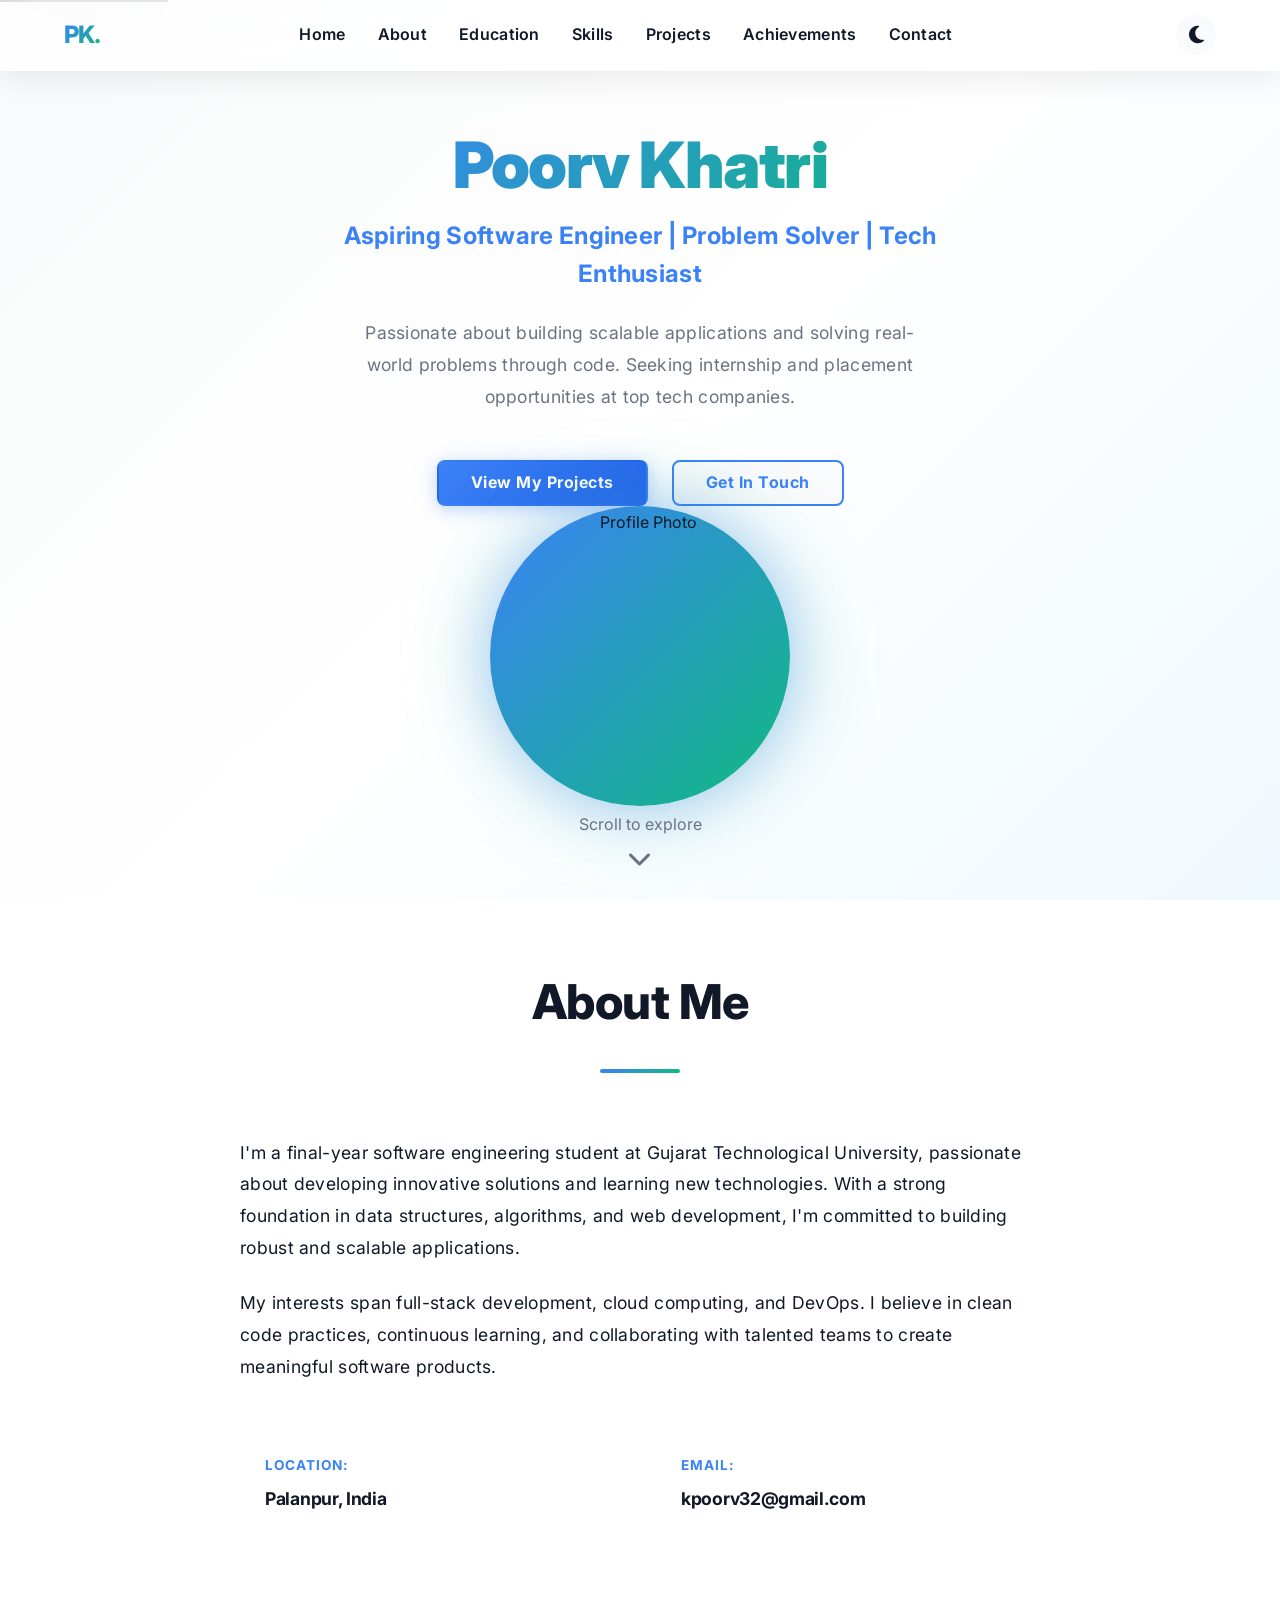
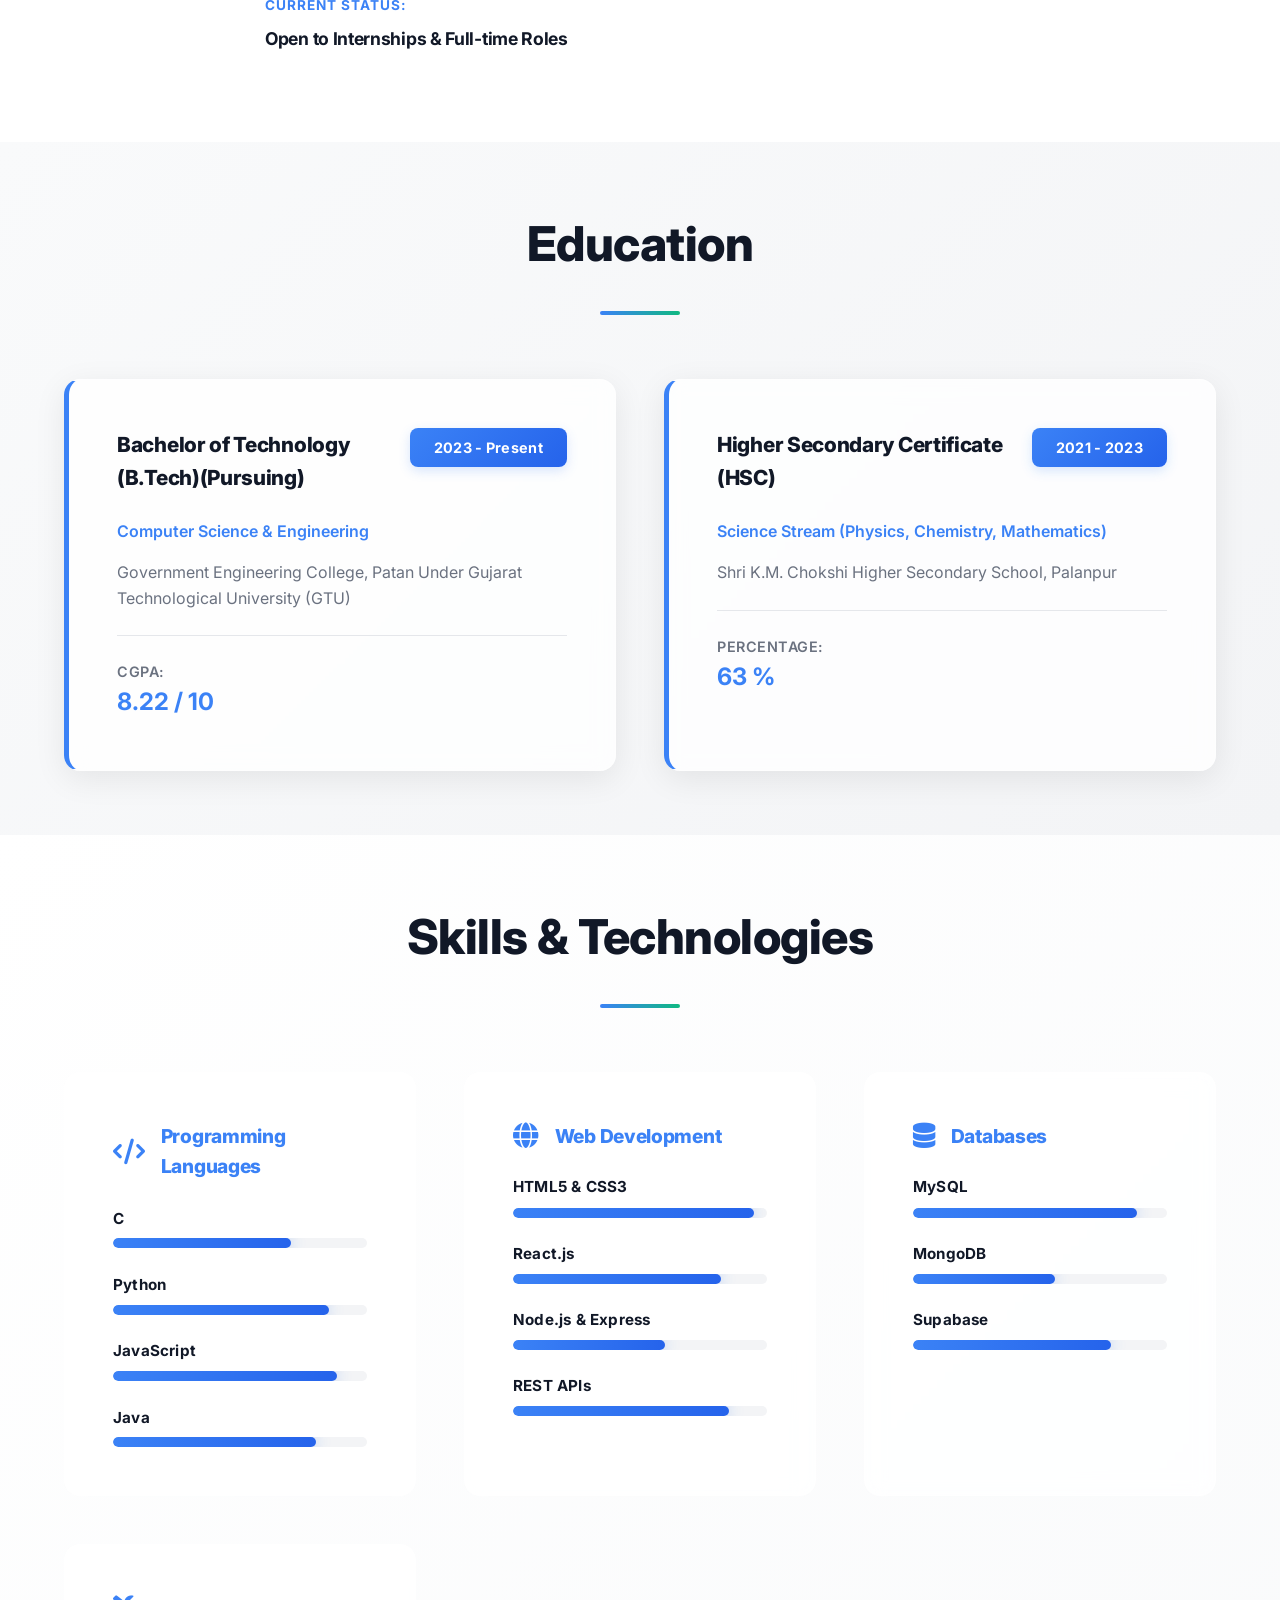
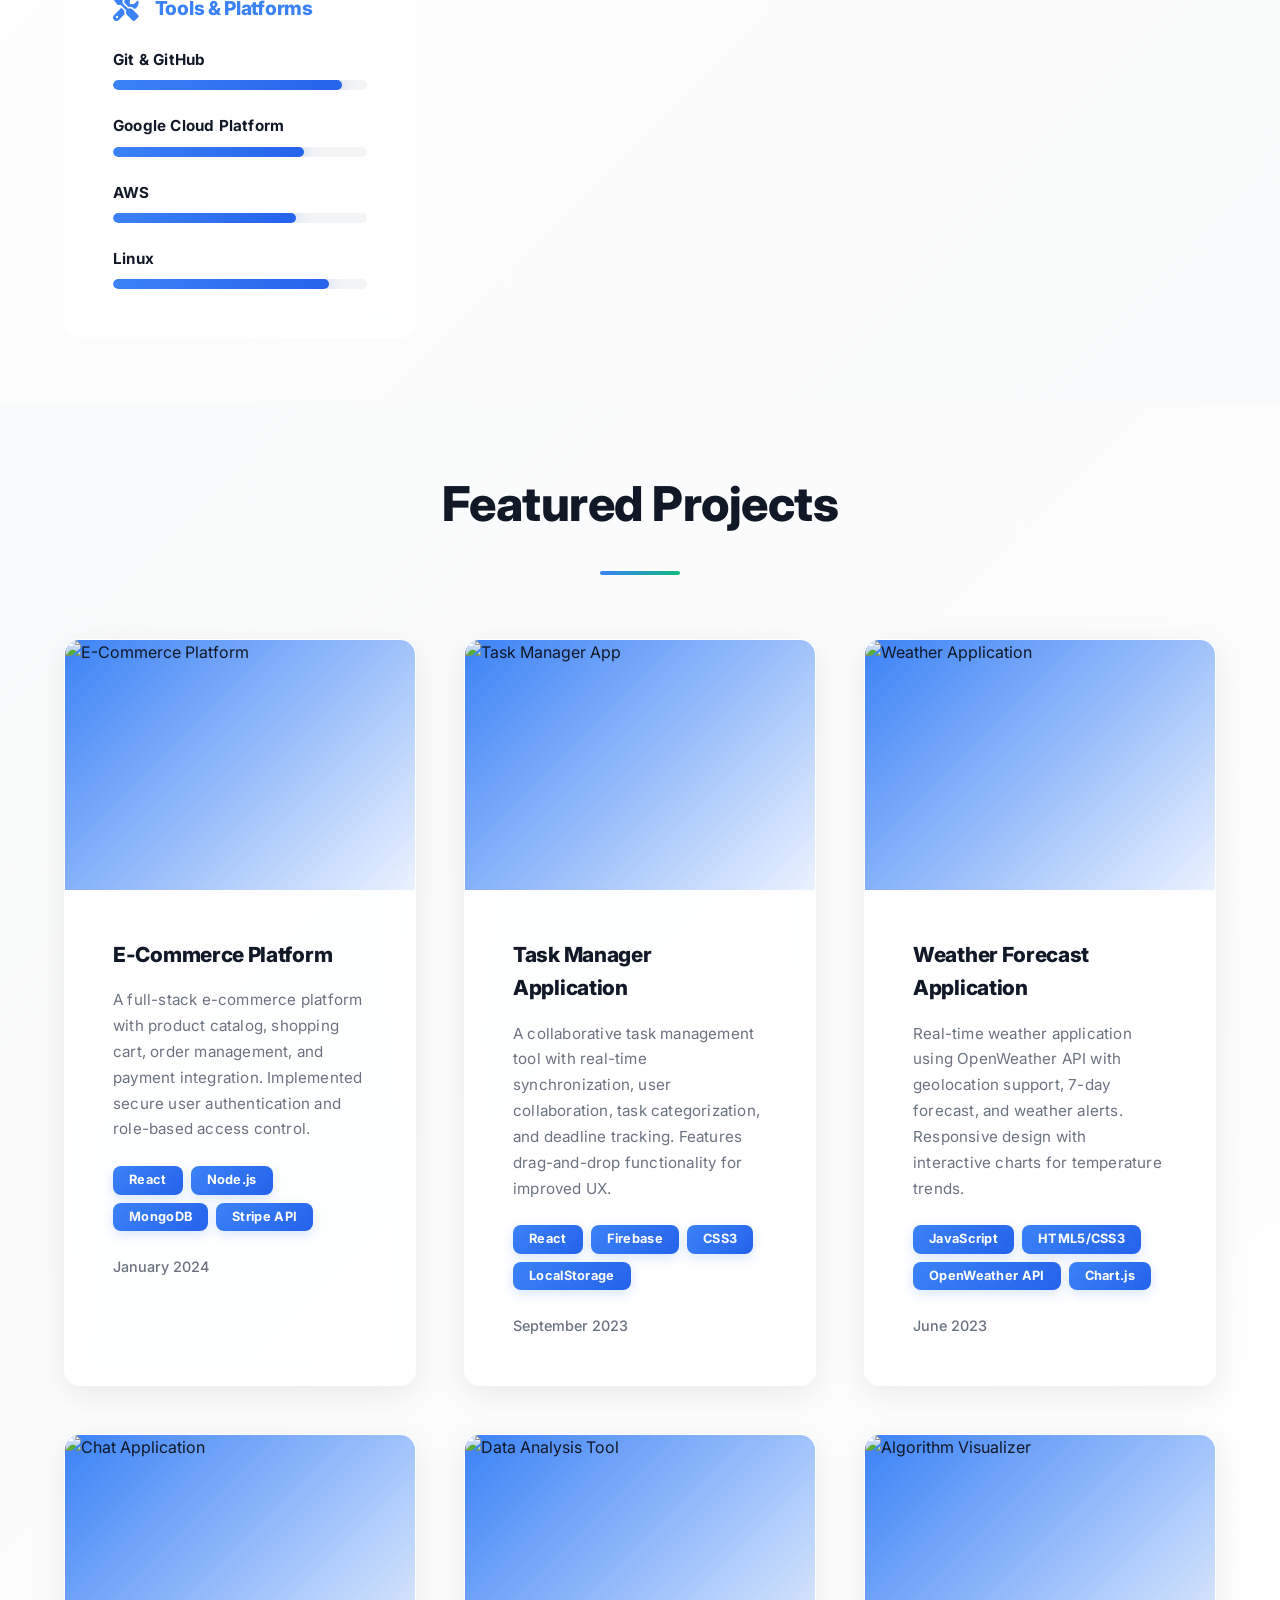
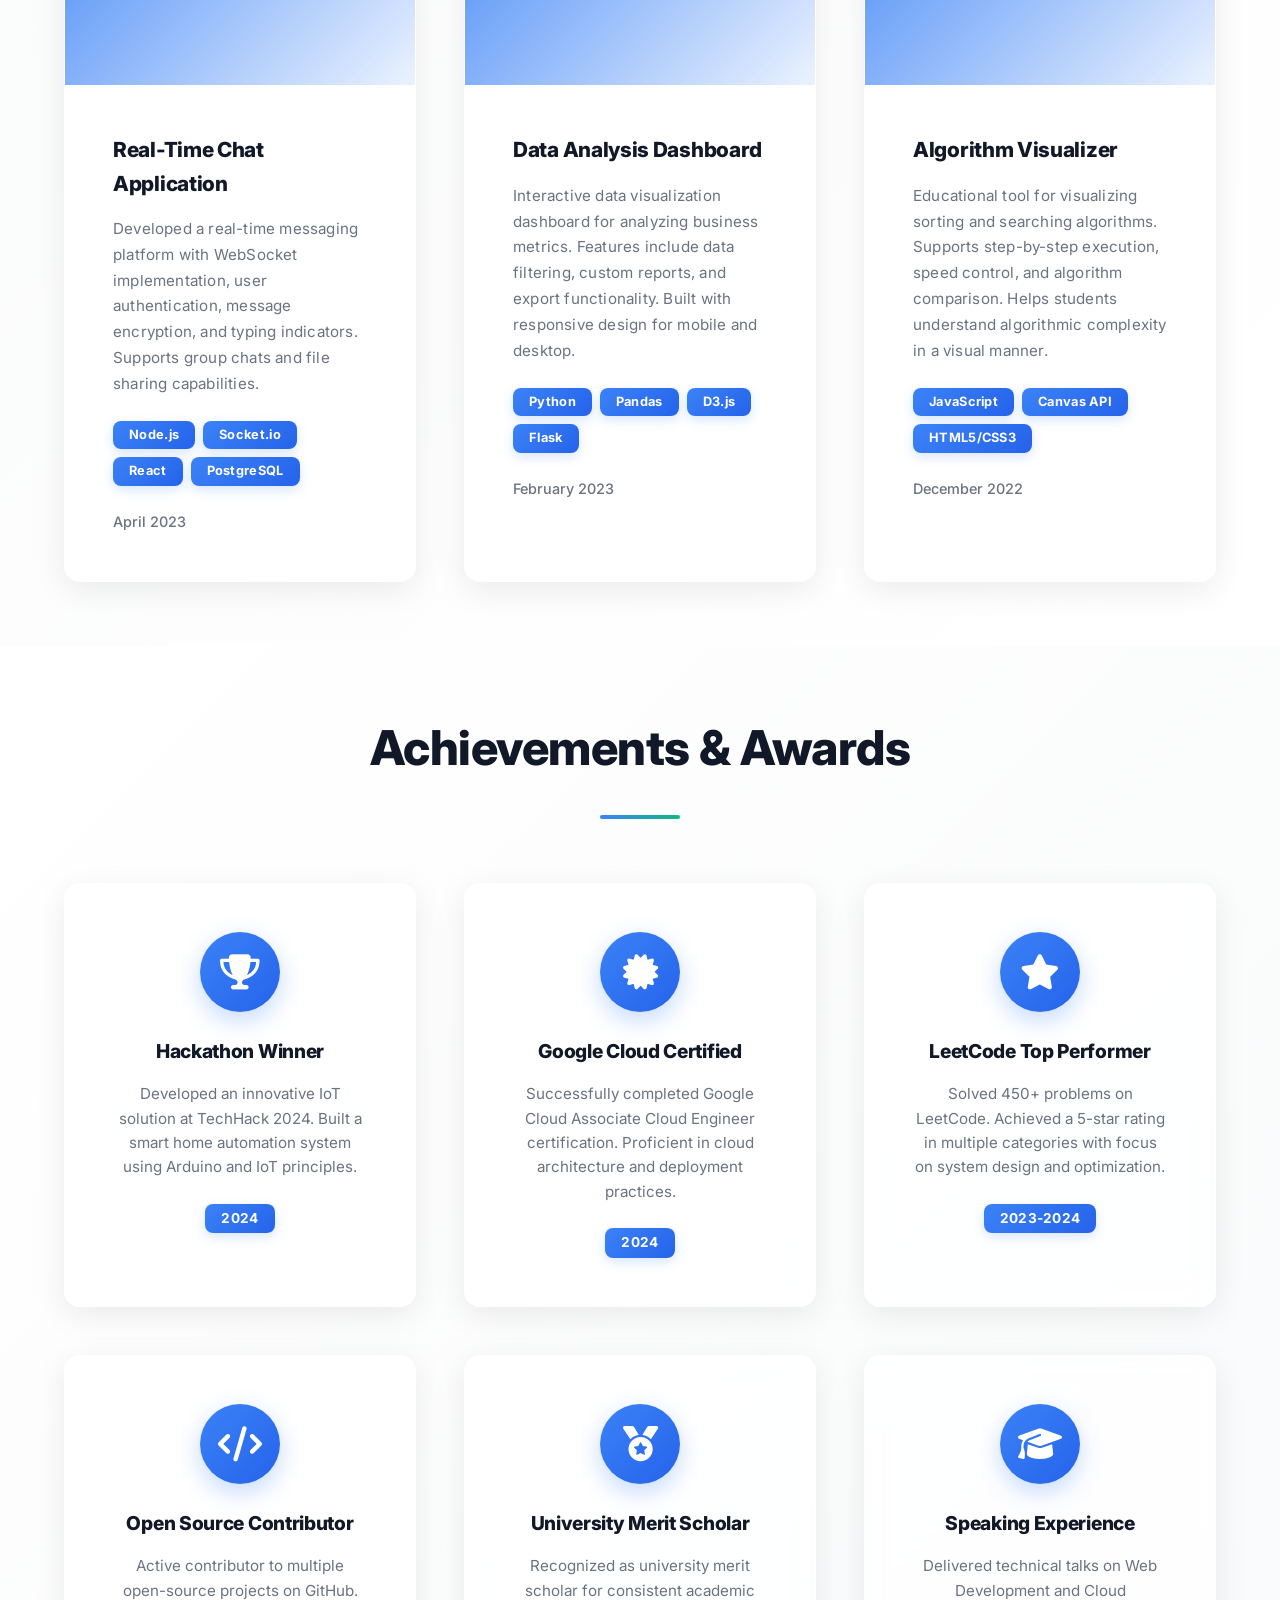
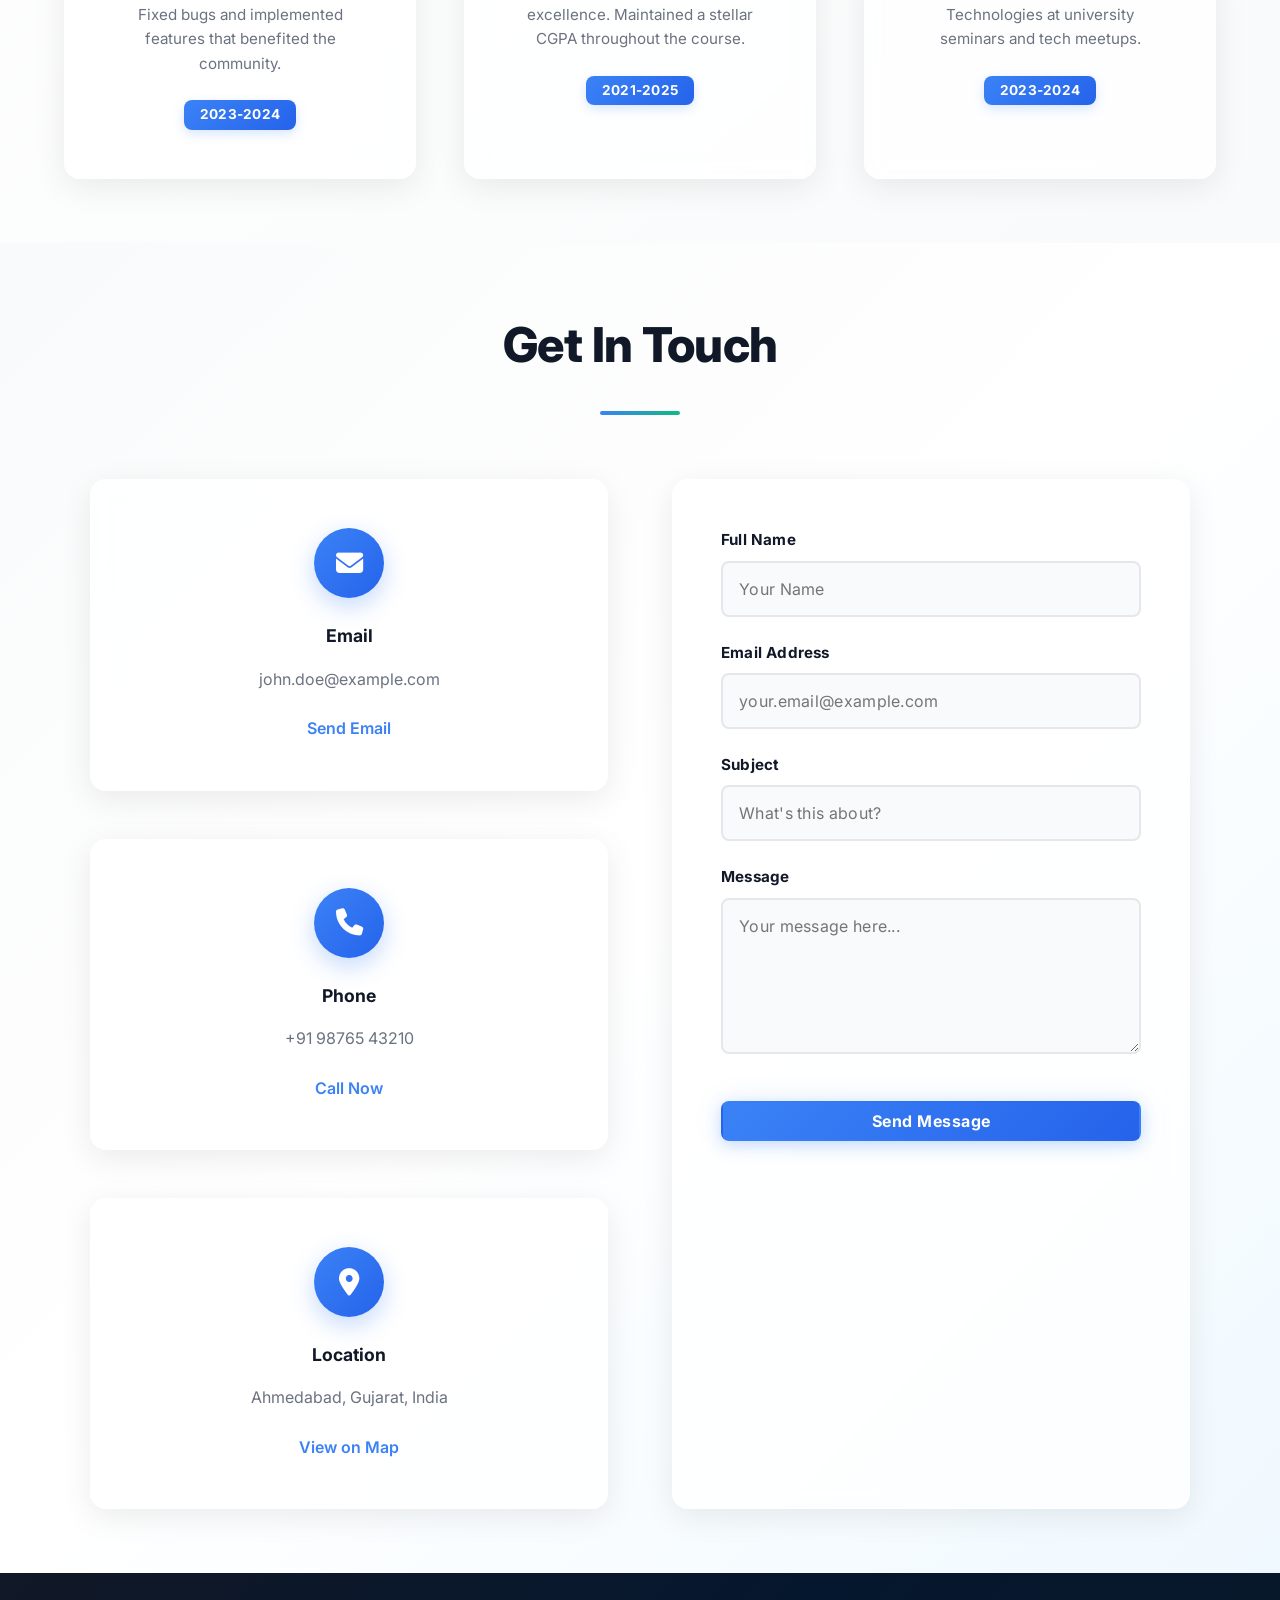
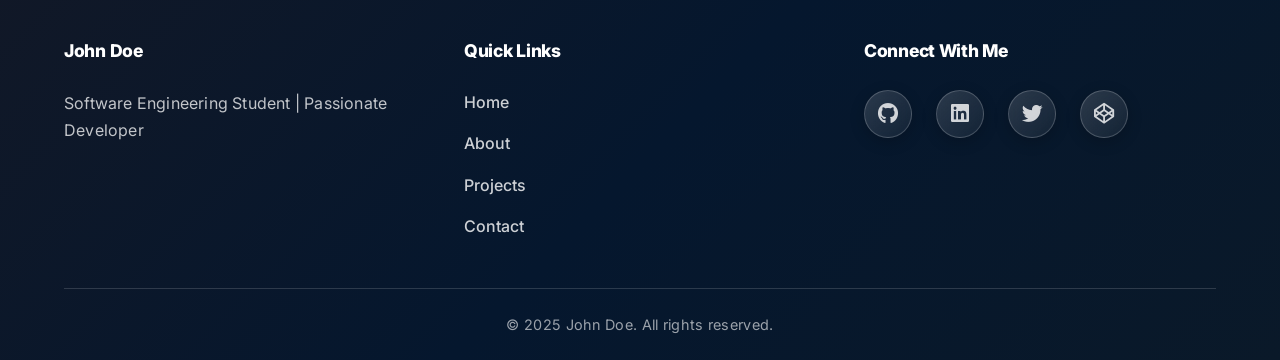
==== index.html @ 66ff1a5e "Add files via upload" ====
<!DOCTYPE html>
<html lang="en">
<head>
    <meta charset="UTF-8">
    <meta name="viewport" content="width=device-width, initial-scale=1.0">
    <meta name="description" content="Professional portfolio of a software engineering student showcasing projects, skills, and achievements.">
    <meta name="keywords" content="portfolio, software engineer, developer, projects">
    <meta name="author" content="Your Name">
    <title>Poorv Khatri - Software Engineer Portfolio</title>
    
    <!-- Google Fonts -->
    <link rel="preconnect" href="https://fonts.googleapis.com">
    <link rel="preconnect" href="https://fonts.gstatic.com" crossorigin>
    <link href="https://fonts.googleapis.com/css2?family=Inter:wght@300;400;500;600;700&family=JetBrains+Mono:wght@400;600&display=swap" rel="stylesheet">
    
    <!-- Font Awesome for Icons -->
    <link rel="stylesheet" href="https://cdnjs.cloudflare.com/ajax/libs/font-awesome/6.4.0/css/all.min.css">
    
    <!-- Main Stylesheet -->
    <link rel="stylesheet" href="styles.css">
</head>
<body>
    <!-- Navigation Bar -->
    <nav class="navbar" id="navbar">
        <div class="nav-container">
            <!-- Logo -->
            <div class="nav-logo">
                <a href="#home">PK.</a>
            </div>
            
            <!-- Hamburger Menu -->
            <div class="hamburger" id="hamburger">
                <span></span>
                <span></span>
                <span></span>
            </div>
            
            <!-- Navigation Links -->
            <ul class="nav-menu" id="nav-menu">
                <li class="nav-item">
                    <a href="#home" class="nav-link active">Home</a>
                </li>
                <li class="nav-item">
                    <a href="#about" class="nav-link">About</a>
                </li>
                <li class="nav-item">
                    <a href="#education" class="nav-link">Education</a>
                </li>
                <li class="nav-item">
                    <a href="#skills" class="nav-link">Skills</a>
                </li>
                <li class="nav-item">
                    <a href="#projects" class="nav-link">Projects</a>
                </li>
                <li class="nav-item">
                    <a href="#achievements" class="nav-link">Achievements</a>
                </li>
                <li class="nav-item">
                    <a href="#contact" class="nav-link">Contact</a>
                </li>
            </ul>
            
            <!-- Theme Toggle -->
            <div class="theme-toggle" id="theme-toggle">
                <i class="fas fa-moon"></i>
            </div>
        </div>
    </nav>

    <!-- Hero Section -->
    <section class="hero" id="home">
        <div class="container">
            <div class="hero-content">
                <div class="hero-text">
                    <h1 class="hero-title">Poorv Khatri</h1>
                    <p class="hero-subtitle">Aspiring Software Engineer | Problem Solver | Tech Enthusiast</p>
                    <p class="hero-description">
                        Passionate about building scalable applications and solving real-world problems through code. 
                        Seeking internship and placement opportunities at top tech companies.
                    </p>
                    <div class="hero-cta">
                        <a href="#projects" class="btn btn-primary">View My Projects</a>
                        <a href="#contact" class="btn btn-secondary">Get In Touch</a>
                    </div>
                </div>
                <div class="hero-image">
                    <div class="profile-photo" data-parallax="0.3">
                        <img src="images\profile.jpg" alt="Profile Photo">
                    </div>
                </div>
            </div>
        </div>
        <div class="scroll-indicator">
            <span>Scroll to explore</span>
            <i class="fas fa-chevron-down"></i>
        </div>
    </section>

    <!-- About Section -->
    <section class="about" id="about">
        <div class="container">
            <h2 class="section-title">About Me</h2>
            <div class="about-content">
                <div class="about-text">
                    <p>
                        I'm a final-year software engineering student at Gujarat Technological University, 
                        passionate about developing innovative solutions and learning new technologies. 
                        With a strong foundation in data structures, algorithms, and web development, 
                        I'm committed to building robust and scalable applications.
                    </p>
                    <p>
                        My interests span full-stack development, cloud computing, and DevOps. I believe in 
                        clean code practices, continuous learning, and collaborating with talented teams to 
                        create meaningful software products.
                    </p>
                    <div class="about-info">
                        <div class="info-item">
                            <span class="info-label">Location:</span>
                            <span class="info-value">Palanpur, India</span>
                        </div>
                        <div class="info-item">
                            <span class="info-label">Email:</span>
                            <span class="info-value">kpoorv32@gmail.com</span>
                        </div>
                        <div class="info-item">
                            <span class="info-label">Current Status:</span>
                            <span class="info-value">Open to Internships & Full-time Roles</span>
                        </div>
                    </div>
                </div>
            </div>
        </div>
    </section>

    <!-- Education Section -->
    <section class="education" id="education">
        <div class="container">
            <h2 class="section-title">Education</h2>
            <div class="education-content">
                <div class="education-card">
                    <div class="education-header">
                        <h3>Bachelor of Technology (B.Tech)(Pursuing)</h3>
                        <span class="education-year">2023 - Present</span>
                    </div>
                    <p class="education-field">Computer Science & Engineering</p>
                    <p class="education-university">Government Engineering College, Patan Under Gujarat Technological University (GTU)</p>
                    <div class="education-stats">
                        <div class="stat">
                            <span class="stat-label">CGPA:</span>
                            <span class="stat-value">8.22 / 10</span>
                        </div>
                    </div>
                </div>
                
                <div class="education-card">
                    <div class="education-header">
                        <h3>Higher Secondary Certificate (HSC)</h3>
                        <span class="education-year">2021 - 2023</span>
                    </div>
                    <p class="education-field">Science Stream (Physics, Chemistry, Mathematics)</p>
                    <p class="education-university">Shri K.M. Chokshi Higher Secondary School, Palanpur</p>
                    <div class="education-stats">
                        <div class="stat">
                            <span class="stat-label">Percentage:</span>
                            <span class="stat-value">63 %</span>
                        </div>
                    </div>
                </div>
            </div>
        </div>
    </section>

    <!-- Skills Section -->
    <section class="skills" id="skills">
        <div class="container">
            <h2 class="section-title">Skills & Technologies</h2>
            <div class="skills-grid">
                <!-- Programming Languages -->
                <div class="skill-category">
                    <h3 class="skill-category-title">
                        <i class="fas fa-code"></i> Programming Languages
                    </h3>
                    <div class="skill-list">
                        <div class="skill-item">
                            <span class="skill-name">C</span>
                            <div class="skill-bar">
                                <div class="skill-progress" style="width: 70%"></div>
                            </div>
                        </div>
                        <div class="skill-item">
                            <span class="skill-name">Python</span>
                            <div class="skill-bar">
                                <div class="skill-progress" style="width: 85%"></div>
                            </div>
                        </div>
                        <div class="skill-item">
                            <span class="skill-name">JavaScript</span>
                            <div class="skill-bar">
                                <div class="skill-progress" style="width: 88%"></div>
                            </div>
                        </div>
                        <div class="skill-item">
                            <span class="skill-name">Java</span>
                            <div class="skill-bar">
                                <div class="skill-progress" style="width: 80%"></div>
                            </div>
                        </div>
                    </div>
                </div>

                <!-- Web Development -->
                <div class="skill-category">
                    <h3 class="skill-category-title">
                        <i class="fas fa-globe"></i> Web Development
                    </h3>
                    <div class="skill-list">
                        <div class="skill-item">
                            <span class="skill-name">HTML5 & CSS3</span>
                            <div class="skill-bar">
                                <div class="skill-progress" style="width: 95%"></div>
                            </div>
                        </div>
                        <div class="skill-item">
                            <span class="skill-name">React.js</span>
                            <div class="skill-bar">
                                <div class="skill-progress" style="width: 82%"></div>
                            </div>
                        </div>
                        <div class="skill-item">
                            <span class="skill-name">Node.js & Express</span>
                            <div class="skill-bar">
                                <div class="skill-progress" style="width: 60%"></div>
                            </div>
                        </div>
                        <div class="skill-item">
                            <span class="skill-name">REST APIs</span>
                            <div class="skill-bar">
                                <div class="skill-progress" style="width: 85%"></div>
                            </div>
                        </div>
                    </div>
                </div>

                <!-- Databases -->
                <div class="skill-category">
                    <h3 class="skill-category-title">
                        <i class="fas fa-database"></i> Databases
                    </h3>
                    <div class="skill-list">
                        <div class="skill-item">
                            <span class="skill-name">MySQL</span>
                            <div class="skill-bar">
                                <div class="skill-progress" style="width: 88%"></div>
                            </div>
                        </div>
                        <div class="skill-item">
                            <span class="skill-name">MongoDB</span>
                            <div class="skill-bar">
                                <div class="skill-progress" style="width: 56%"></div>
                            </div>
                        </div>
                        <div class="skill-item">
                            <span class="skill-name">Supabase</span>
                            <div class="skill-bar">
                                <div class="skill-progress" style="width: 78%"></div>
                            </div>
                        </div>
                    </div>
                </div>

                <!-- Tools & Platforms -->
                <div class="skill-category">
                    <h3 class="skill-category-title">
                        <i class="fas fa-tools"></i> Tools & Platforms
                    </h3>
                    <div class="skill-list">
                        <div class="skill-item">
                            <span class="skill-name">Git & GitHub</span>
                            <div class="skill-bar">
                                <div class="skill-progress" style="width: 90%"></div>
                            </div>
                        </div>
                        <div class="skill-item">
                            <span class="skill-name">Google Cloud Platform</span>
                            <div class="skill-bar">
                                <div class="skill-progress" style="width: 75%"></div>
                            </div>
                        </div>
                        <div class="skill-item">
                            <span class="skill-name">AWS</span>
                            <div class="skill-bar">
                                <div class="skill-progress" style="width: 72%"></div>
                            </div>
                        </div>
                        <div class="skill-item">
                            <span class="skill-name">Linux</span>
                            <div class="skill-bar">
                                <div class="skill-progress" style="width: 85%"></div>
                            </div>
                        </div>
                    </div>
                </div>
            </div>
        </div>
    </section>

    <!-- Projects Section -->
    <section class="projects" id="projects">
        <div class="container">
            <h2 class="section-title">Featured Projects</h2>
            <div class="projects-grid">
                <!-- Project 1 -->
                <div class="project-card">
                    <div class="project-image">
                        <img src="https://via.placeholder.com/400x250/1f2937/3b82f6?text=E-Commerce+Platform" alt="E-Commerce Platform">
                        <div class="project-overlay">
                            <div class="project-links">
                                <a href="#" class="project-link" title="View Live">
                                    <i class="fas fa-external-link-alt"></i>
                                </a>
                                <a href="#" class="project-link" title="View Code">
                                    <i class="fas fa-github"></i>
                                </a>
                            </div>
                        </div>
                    </div>
                    <div class="project-content">
                        <h3 class="project-title">E-Commerce Platform</h3>
                        <p class="project-description">
                            A full-stack e-commerce platform with product catalog, shopping cart, 
                            order management, and payment integration. Implemented secure user authentication 
                            and role-based access control.
                        </p>
                        <div class="project-tech">
                            <span class="tech-tag">React</span>
                            <span class="tech-tag">Node.js</span>
                            <span class="tech-tag">MongoDB</span>
                            <span class="tech-tag">Stripe API</span>
                        </div>
                        <div class="project-date">January 2024</div>
                    </div>
                </div>

                <!-- Project 2 -->
                <div class="project-card">
                    <div class="project-image">
                        <img src="https://via.placeholder.com/400x250/1f2937/10b981?text=Task+Manager" alt="Task Manager App">
                        <div class="project-overlay">
                            <div class="project-links">
                                <a href="#" class="project-link" title="View Live">
                                    <i class="fas fa-external-link-alt"></i>
                                </a>
                                <a href="#" class="project-link" title="View Code">
                                    <i class="fas fa-github"></i>
                                </a>
                            </div>
                        </div>
                    </div>
                    <div class="project-content">
                        <h3 class="project-title">Task Manager Application</h3>
                        <p class="project-description">
                            A collaborative task management tool with real-time synchronization, 
                            user collaboration, task categorization, and deadline tracking. 
                            Features drag-and-drop functionality for improved UX.
                        </p>
                        <div class="project-tech">
                            <span class="tech-tag">React</span>
                            <span class="tech-tag">Firebase</span>
                            <span class="tech-tag">CSS3</span>
                            <span class="tech-tag">LocalStorage</span>
                        </div>
                        <div class="project-date">September 2023</div>
                    </div>
                </div>

                <!-- Project 3 -->
                <div class="project-card">
                    <div class="project-image">
                        <img src="https://via.placeholder.com/400x250/1f2937/f59e0b?text=Weather+App" alt="Weather Application">
                        <div class="project-overlay">
                            <div class="project-links">
                                <a href="#" class="project-link" title="View Live">
                                    <i class="fas fa-external-link-alt"></i>
                                </a>
                                <a href="#" class="project-link" title="View Code">
                                    <i class="fas fa-github"></i>
                                </a>
                            </div>
                        </div>
                    </div>
                    <div class="project-content">
                        <h3 class="project-title">Weather Forecast Application</h3>
                        <p class="project-description">
                            Real-time weather application using OpenWeather API with geolocation support, 
                            7-day forecast, and weather alerts. Responsive design with interactive charts 
                            for temperature trends.
                        </p>
                        <div class="project-tech">
                            <span class="tech-tag">JavaScript</span>
                            <span class="tech-tag">HTML5/CSS3</span>
                            <span class="tech-tag">OpenWeather API</span>
                            <span class="tech-tag">Chart.js</span>
                        </div>
                        <div class="project-date">June 2023</div>
                    </div>
                </div>

                <!-- Project 4 -->
                <div class="project-card">
                    <div class="project-image">
                        <img src="https://via.placeholder.com/400x250/1f2937/8b5cf6?text=Chat+Application" alt="Chat Application">
                        <div class="project-overlay">
                            <div class="project-links">
                                <a href="#" class="project-link" title="View Live">
                                    <i class="fas fa-external-link-alt"></i>
                                </a>
                                <a href="#" class="project-link" title="View Code">
                                    <i class="fas fa-github"></i>
                                </a>
                            </div>
                        </div>
                    </div>
                    <div class="project-content">
                        <h3 class="project-title">Real-Time Chat Application</h3>
                        <p class="project-description">
                            Developed a real-time messaging platform with WebSocket implementation, 
                            user authentication, message encryption, and typing indicators. 
                            Supports group chats and file sharing capabilities.
                        </p>
                        <div class="project-tech">
                            <span class="tech-tag">Node.js</span>
                            <span class="tech-tag">Socket.io</span>
                            <span class="tech-tag">React</span>
                            <span class="tech-tag">PostgreSQL</span>
                        </div>
                        <div class="project-date">April 2023</div>
                    </div>
                </div>

                <!-- Project 5 -->
                <div class="project-card">
                    <div class="project-image">
                        <img src="https://via.placeholder.com/400x250/1f2937/ec4899?text=Data+Analysis+Tool" alt="Data Analysis Tool">
                        <div class="project-overlay">
                            <div class="project-links">
                                <a href="#" class="project-link" title="View Live">
                                    <i class="fas fa-external-link-alt"></i>
                                </a>
                                <a href="#" class="project-link" title="View Code">
                                    <i class="fas fa-github"></i>
                                </a>
                            </div>
                        </div>
                    </div>
                    <div class="project-content">
                        <h3 class="project-title">Data Analysis Dashboard</h3>
                        <p class="project-description">
                            Interactive data visualization dashboard for analyzing business metrics. 
                            Features include data filtering, custom reports, and export functionality. 
                            Built with responsive design for mobile and desktop.
                        </p>
                        <div class="project-tech">
                            <span class="tech-tag">Python</span>
                            <span class="tech-tag">Pandas</span>
                            <span class="tech-tag">D3.js</span>
                            <span class="tech-tag">Flask</span>
                        </div>
                        <div class="project-date">February 2023</div>
                    </div>
                </div>

                <!-- Project 6 -->
                <div class="project-card">
                    <div class="project-image">
                        <img src="https://via.placeholder.com/400x250/1f2937/06b6d4?text=Algorithm+Visualizer" alt="Algorithm Visualizer">
                        <div class="project-overlay">
                            <div class="project-links">
                                <a href="#" class="project-link" title="View Live">
                                    <i class="fas fa-external-link-alt"></i>
                                </a>
                                <a href="#" class="project-link" title="View Code">
                                    <i class="fas fa-github"></i>
                                </a>
                            </div>
                        </div>
                    </div>
                    <div class="project-content">
                        <h3 class="project-title">Algorithm Visualizer</h3>
                        <p class="project-description">
                            Educational tool for visualizing sorting and searching algorithms. 
                            Supports step-by-step execution, speed control, and algorithm comparison. 
                            Helps students understand algorithmic complexity in a visual manner.
                        </p>
                        <div class="project-tech">
                            <span class="tech-tag">JavaScript</span>
                            <span class="tech-tag">Canvas API</span>
                            <span class="tech-tag">HTML5/CSS3</span>
                        </div>
                        <div class="project-date">December 2022</div>
                    </div>
                </div>
            </div>
        </div>
    </section>

    <!-- Achievements Section -->
    <section class="achievements" id="achievements">
        <div class="container">
            <h2 class="section-title">Achievements & Awards</h2>
            <div class="achievements-grid">
                <!-- Achievement 1 -->
                <div class="achievement-card">
                    <div class="achievement-icon">
                        <i class="fas fa-trophy"></i>
                    </div>
                    <h3>Hackathon Winner</h3>
                    <p>
                        Developed an innovative IoT solution at TechHack 2024. Built a smart home automation 
                        system using Arduino and IoT principles.
                    </p>
                    <span class="achievement-date">2024</span>
                </div>

                <!-- Achievement 2 -->
                <div class="achievement-card">
                    <div class="achievement-icon">
                        <i class="fas fa-certificate"></i>
                    </div>
                    <h3>Google Cloud Certified</h3>
                    <p>
                        Successfully completed Google Cloud Associate Cloud Engineer certification. 
                        Proficient in cloud architecture and deployment practices.
                    </p>
                    <span class="achievement-date">2024</span>
                </div>

                <!-- Achievement 3 -->
                <div class="achievement-card">
                    <div class="achievement-icon">
                        <i class="fas fa-star"></i>
                    </div>
                    <h3>LeetCode Top Performer</h3>
                    <p>
                        Solved 450+ problems on LeetCode. Achieved a 5-star rating in multiple categories 
                        with focus on system design and optimization.
                    </p>
                    <span class="achievement-date">2023-2024</span>
                </div>

                <!-- Achievement 4 -->
                <div class="achievement-card">
                    <div class="achievement-icon">
                        <i class="fas fa-code"></i>
                    </div>
                    <h3>Open Source Contributor</h3>
                    <p>
                        Active contributor to multiple open-source projects on GitHub. Fixed bugs and 
                        implemented features that benefited the community.
                    </p>
                    <span class="achievement-date">2023-2024</span>
                </div>

                <!-- Achievement 5 -->
                <div class="achievement-card">
                    <div class="achievement-icon">
                        <i class="fas fa-medal"></i>
                    </div>
                    <h3>University Merit Scholar</h3>
                    <p>
                        Recognized as university merit scholar for consistent academic excellence. 
                        Maintained a stellar CGPA throughout the course.
                    </p>
                    <span class="achievement-date">2021-2025</span>
                </div>

                <!-- Achievement 6 -->
                <div class="achievement-card">
                    <div class="achievement-icon">
                        <i class="fas fa-graduation-cap"></i>
                    </div>
                    <h3>Speaking Experience</h3>
                    <p>
                        Delivered technical talks on Web Development and Cloud Technologies at university 
                        seminars and tech meetups.
                    </p>
                    <span class="achievement-date">2023-2024</span>
                </div>
            </div>
        </div>
    </section>

    <!-- Contact Section -->
    <section class="contact" id="contact">
        <div class="container">
            <h2 class="section-title">Get In Touch</h2>
            <div class="contact-content">
                <div class="contact-info">
                    <div class="info-card">
                        <div class="info-icon">
                            <i class="fas fa-envelope"></i>
                        </div>
                        <h3>Email</h3>
                        <p>john.doe@example.com</p>
                        <a href="mailto:john.doe@example.com">Send Email</a>
                    </div>

                    <div class="info-card">
                        <div class="info-icon">
                            <i class="fas fa-phone"></i>
                        </div>
                        <h3>Phone</h3>
                        <p>+91 98765 43210</p>
                        <a href="tel:+919876543210">Call Now</a>
                    </div>

                    <div class="info-card">
                        <div class="info-icon">
                            <i class="fas fa-map-marker-alt"></i>
                        </div>
                        <h3>Location</h3>
                        <p>Ahmedabad, Gujarat, India</p>
                        <a href="#">View on Map</a>
                    </div>
                </div>

                <form class="contact-form" id="contact-form">
                    <div class="form-group">
                        <label for="name">Full Name</label>
                        <input type="text" id="name" name="name" required placeholder="Your Name">
                    </div>

                    <div class="form-group">
                        <label for="email">Email Address</label>
                        <input type="email" id="email" name="email" required placeholder="your.email@example.com">
                    </div>

                    <div class="form-group">
                        <label for="subject">Subject</label>
                        <input type="text" id="subject" name="subject" required placeholder="What's this about?">
                    </div>

                    <div class="form-group">
                        <label for="message">Message</label>
                        <textarea id="message" name="message" rows="6" required placeholder="Your message here..."></textarea>
                    </div>

                    <button type="submit" class="btn btn-primary">Send Message</button>
                </form>
            </div>
        </div>
    </section>

    <!-- Footer -->
    <footer class="footer">
        <div class="container">
            <div class="footer-content">
                <div class="footer-section">
                    <h3>John Doe</h3>
                    <p>Software Engineering Student | Passionate Developer</p>
                </div>

                <div class="footer-section">
                    <h3>Quick Links</h3>
                    <ul>
                        <li><a href="#home">Home</a></li>
                        <li><a href="#about">About</a></li>
                        <li><a href="#projects">Projects</a></li>
                        <li><a href="#contact">Contact</a></li>
                    </ul>
                </div>

                <div class="footer-section">
                    <h3>Connect With Me</h3>
                    <div class="social-links">
                        <a href="https://github.com" target="_blank" title="GitHub">
                            <i class="fab fa-github"></i>
                        </a>
                        <a href="https://linkedin.com" target="_blank" title="LinkedIn">
                            <i class="fab fa-linkedin"></i>
                        </a>
                        <a href="https://twitter.com" target="_blank" title="Twitter">
                            <i class="fab fa-twitter"></i>
                        </a>
                        <a href="https://codepen.io" target="_blank" title="CodePen">
                            <i class="fab fa-codepen"></i>
                        </a>
                    </div>
                </div>
            </div>

            <div class="footer-bottom">
                <p>&copy; 2025 John Doe. All rights reserved.</p>
            </div>
        </div>
    </footer>

    <!-- Scroll to Top Button -->
    <button class="scroll-to-top" id="scroll-to-top" title="Back to top">
        <i class="fas fa-arrow-up"></i>
    </button>

    <!-- Main JavaScript -->
    <script src="script.js"></script>
</body>
</html>
---- styles.css ----
/* ============================================
   PORTFOLIO WEBSITE - STYLESHEET
   Author: Poorv Khatri
   Description: Modern, responsive portfolio CSS
   ============================================ */

/* ============================================
   1. CSS VARIABLES & ROOT STYLES
   ============================================ */

:root {
    /* Color Palette - Light Theme */
    --primary-color: #3b82f6;
    --secondary-color: #1f2937;
    --accent-color: #10b981;
    --background-light: #ffffff;
    --background-secondary-light: #f9fafb;
    --background-tertiary-light: #f3f4f6;
    --text-dark: #111827;
    --text-light: #6b7280;
    --text-lighter: #9ca3af;
    --border-light: #e5e7eb;
    --border-lighter: #f3f4f6;
    --shadow-sm: 0 1px 2px rgba(0, 0, 0, 0.05);
    --shadow-md: 0 4px 6px rgba(0, 0, 0, 0.1);
    --shadow-lg: 0 10px 25px rgba(0, 0, 0, 0.15);
    --shadow-xl: 0 20px 50px rgba(0, 0, 0, 0.12);
    --shadow-2xl: 0 25px 60px rgba(0, 0, 0, 0.15);
    --glass-bg: rgba(255, 255, 255, 0.8);
    --glass-border: rgba(255, 255, 255, 0.2);

    /* Spacing */
    --spacing-xs: 0.25rem;
    --spacing-sm: 0.5rem;
    --spacing-md: 1rem;
    --spacing-lg: 1.5rem;
    --spacing-xl: 2rem;
    --spacing-2xl: 3rem;
    --spacing-3xl: 4rem;

    /* Typography */
    --font-primary: "Inter", -apple-system, BlinkMacSystemFont, "Segoe UI", sans-serif;
    --font-mono: "JetBrains Mono", monospace;

    /* Border Radius */
    --radius-sm: 0.375rem;
    --radius-md: 0.5rem;
    --radius-lg: 1rem;

    /* Transitions */
    --transition-fast: 0.15s ease;
    --transition-base: 0.3s ease;
    --transition-slow: 0.5s ease;

    /* Z-index Scale */
    --z-negative: -1;
    --z-base: 0;
    --z-dropdown: 1000;
    --z-sticky: 1020;
    --z-fixed: 1030;
    --z-modal-backdrop: 1040;
    --z-modal: 1050;
}

/* Dark Theme Colors */
html.dark-mode {
    --background-light: #0f172a;
    --background-secondary-light: #1a2332;
    --background-tertiary-light: #1e293b;
    --text-dark: #f1f5f9;
    --text-light: #cbd5e1;
    --text-lighter: #94a3b8;
    --border-light: #334155;
    --border-lighter: #1e293b;
    --glass-bg: rgba(15, 23, 42, 0.8);
    --glass-border: rgba(255, 255, 255, 0.1);
}

/* ============================================
   2. RESET & BASE STYLES
   ============================================ */

* {
    margin: 0;
    padding: 0;
    box-sizing: border-box;
}

html {
    scroll-behavior: smooth;
}

body {
    font-family: var(--font-primary);
    background-color: var(--background-light);
    color: var(--text-dark);
    line-height: 1.6;
    overflow-x: hidden;
    transition: background-color var(--transition-slow), color var(--transition-slow);
}

/* Remove default list styles */
ul, ol {
    list-style: none;
}

/* Link styles */
a {
    color: var(--primary-color);
    text-decoration: none;
    transition: color var(--transition-base);
}

a:hover {
    color: var(--accent-color);
}

/* Image styles */
img {
    max-width: 100%;
    height: auto;
    display: block;
}

/* Button base styles */
button {
    font-family: var(--font-primary);
    cursor: pointer;
    border: none;
    background: none;
}

/* ============================================
   3. UTILITY CLASSES
   ============================================ */

.container {
    max-width: 1200px;
    margin: 0 auto;
    padding: 0 var(--spacing-lg);
}

.section-title {
    font-size: clamp(2rem, 5vw, 3rem);
    font-weight: 800;
    text-align: center;
    margin-bottom: var(--spacing-3xl);
    color: var(--text-dark);
    position: relative;
    padding-bottom: var(--spacing-xl);
    letter-spacing: -0.5px;
}

.section-title::after {
    content: '';
    position: absolute;
    bottom: 0;
    left: 50%;
    transform: translateX(-50%) scaleX(0);
    width: 80px;
    height: 4px;
    background: linear-gradient(90deg, var(--primary-color), var(--accent-color));
    border-radius: var(--radius-md);
    transform-origin: center;
    animation: slideInUnderline 0.8s ease-out 0.3s forwards;
}

@keyframes slideInUnderline {
    to {
        transform: translateX(-50%) scaleX(1);
    }
}

/* Button Styles */
.btn {
    display: inline-block;
    padding: var(--spacing-sm) var(--spacing-xl);
    font-weight: 700;
    border-radius: var(--radius-md);
    transition: all var(--transition-base);
    cursor: pointer;
    text-align: center;
    font-size: 1rem;
    border: 2px solid transparent;
    position: relative;
    overflow: hidden;
}

.btn::before {
    content: '';
    position: absolute;
    top: 0;
    left: -100%;
    width: 100%;
    height: 100%;
    background: linear-gradient(90deg, transparent, rgba(255,255,255,0.3), transparent);
    transition: left 0.5s ease;
}

.btn:hover::before {
    left: 100%;
}

.btn-primary {
    background: linear-gradient(135deg, var(--primary-color), #2563eb);
    color: white;
    box-shadow: 0 4px 15px rgba(59, 130, 246, 0.25), 
                0 0 30px rgba(59, 130, 246, 0.1);
    letter-spacing: 0.5px;
}

.btn-primary:hover {
    transform: translateY(-3px);
    box-shadow: 0 8px 25px rgba(59, 130, 246, 0.35),
                0 0 40px rgba(59, 130, 246, 0.15);
}

.btn-primary:active {
    transform: translateY(-1px);
}

.btn-secondary {
    background-color: var(--background-secondary-light);
    color: var(--primary-color);
    border: 2px solid var(--primary-color);
    font-weight: 700;
    letter-spacing: 0.5px;
}

.btn-secondary:hover {
    background: linear-gradient(135deg, var(--primary-color), #2563eb);
    color: white;
    transform: translateY(-3px);
    box-shadow: 0 8px 25px rgba(59, 130, 246, 0.25);
    border-color: transparent;
}

/* ============================================
   4. NAVBAR STYLES
   ============================================ */

.navbar {
    position: fixed;
    top: 0;
    left: 0;
    width: 100%;
    background: var(--glass-bg);
    backdrop-filter: blur(20px);
    border-bottom: 1px solid var(--glass-border);
    box-shadow: 0 8px 32px rgba(0, 0, 0, 0.08);
    z-index: var(--z-sticky);
    transition: all var(--transition-base);
}

html.dark-mode .navbar {
    background: var(--glass-bg);
}

.navbar.scrolled {
    box-shadow: 0 10px 40px rgba(0, 0, 0, 0.12);
    backdrop-filter: blur(25px);
}

.nav-container {
    max-width: 1200px;
    margin: 0 auto;
    padding: 0 var(--spacing-lg);
    display: flex;
    justify-content: space-between;
    align-items: center;
    height: 70px;
}

/* Logo */
.nav-logo a {
    font-size: 1.5rem;
    font-weight: 800;
    background: linear-gradient(135deg, var(--primary-color), var(--accent-color));
    -webkit-background-clip: text;
    -webkit-text-fill-color: transparent;
    background-clip: text;
    transition: all var(--transition-base);
    letter-spacing: -1px;
}

.nav-logo a:hover {
    filter: drop-shadow(0 0 8px rgba(59, 130, 246, 0.4));
}

/* Navigation Menu */
.nav-menu {
    display: flex;
    gap: var(--spacing-xl);
    align-items: center;
}

.nav-link {
    font-weight: 600;
    color: var(--text-dark);
    position: relative;
    transition: all var(--transition-base);
    letter-spacing: 0.3px;
}

.nav-link::after {
    content: '';
    position: absolute;
    bottom: -8px;
    left: 0;
    width: 0;
    height: 3px;
    background: linear-gradient(90deg, var(--primary-color), var(--accent-color));
    transition: width var(--transition-base);
    border-radius: 2px;
}

.nav-link:hover::after,
.nav-link.active::after {
    width: 100%;
}

.nav-link:hover {
    color: var(--primary-color);
    transform: translateY(-2px);
}

/* Theme Toggle */
.theme-toggle {
    cursor: pointer;
    font-size: 1.25rem;
    color: var(--text-dark);
    transition: all var(--transition-base);
    margin-left: var(--spacing-lg);
    width: 40px;
    height: 40px;
    display: flex;
    align-items: center;
    justify-content: center;
    border-radius: 50%;
    background-color: var(--background-secondary-light);
}

.theme-toggle:hover {
    transform: rotate(25deg) scale(1.1);
    color: var(--primary-color);
    background-color: var(--background-tertiary-light);
    box-shadow: 0 4px 12px rgba(59, 130, 246, 0.15);
}

/* Hamburger Menu */
.hamburger {
    display: none;
    flex-direction: column;
    cursor: pointer;
    gap: 5px;
}

.hamburger span {
    width: 25px;
    height: 3px;
    background-color: var(--text-dark);
    border-radius: 2px;
    transition: all var(--transition-base);
}

.hamburger.active span:nth-child(1) {
    transform: rotate(45deg) translate(8px, 8px);
}

.hamburger.active span:nth-child(2) {
    opacity: 0;
}

.hamburger.active span:nth-child(3) {
    transform: rotate(-45deg) translate(7px, -7px);
}

/* Mobile Navigation */
@media (max-width: 768px) {
    .hamburger {
        display: flex;
    }

    .nav-menu {
        position: absolute;
        top: 70px;
        left: 0;
        width: 100%;
        flex-direction: column;
        gap: 0;
        background-color: var(--background-light);
        max-height: 0;
        overflow: hidden;
        transition: max-height var(--transition-base);
    }

    .nav-menu.active {
        max-height: 400px;
        box-shadow: var(--shadow-md);
    }

    .nav-item {
        width: 100%;
        border-bottom: 1px solid var(--border-light);
    }

    .nav-link {
        display: block;
        padding: var(--spacing-lg);
    }

    .nav-link::after {
        display: none;
    }

    .nav-link.active {
        background-color: var(--background-secondary-light);
        border-left: 4px solid var(--primary-color);
        padding-left: calc(var(--spacing-lg) - 4px);
    }

    .theme-toggle {
        margin-left: var(--spacing-md);
    }
}

/* ============================================
   5. HERO SECTION
   ============================================ */

.hero {
    min-height: 100vh;
    display: flex;
    align-items: center;
    justify-content: center;
    padding: 100px var(--spacing-lg) var(--spacing-3xl);
    background: linear-gradient(135deg, var(--background-secondary-light) 0%, var(--background-light) 50%, #f0f9ff 100%);
    position: relative;
    overflow: hidden;
}

html.dark-mode .hero {
    background: linear-gradient(135deg, var(--background-secondary-light) 0%, var(--background-light) 50%, #1e3a5f 100%);
}

/* Animated background elements */
.hero::before {
    content: '';
    position: absolute;
    width: 600px;
    height: 600px;
    background: radial-gradient(circle, rgba(59, 130, 246, 0.15) 0%, rgba(59, 130, 246, 0) 70%);
    border-radius: 50%;
    top: -250px;
    right: -200px;
    animation: float 8s ease-in-out infinite;
    z-index: -1;
    filter: blur(40px);
}

.hero::after {
    content: '';
    position: absolute;
    width: 500px;
    height: 500px;
    background: radial-gradient(circle, rgba(16, 185, 129, 0.12) 0%, rgba(16, 185, 129, 0) 70%);
    border-radius: 50%;
    bottom: -150px;
    left: -150px;
    animation: float 10s ease-in-out infinite reverse;
    z-index: -1;
    filter: blur(40px);
}

.hero .container {
    display: flex;
    flex-direction: column;
    align-items: center;
    justify-content: center;
    width: 100%;
    gap: var(--spacing-3xl);
    max-width: 700px;
    margin: 0 auto;
}

.hero-text {
    animation: slideInLeft 0.8s ease-out;
    text-align: center;
    width: 100%;
}

.hero-title {
    font-size: clamp(2.5rem, 8vw, 4rem);
    font-weight: 900;
    margin-bottom: var(--spacing-md);
    background: linear-gradient(135deg, var(--primary-color) 0%, var(--accent-color) 100%);
    -webkit-background-clip: text;
    -webkit-text-fill-color: transparent;
    background-clip: text;
    letter-spacing: -1.5px;
    animation: slideInUp 0.8s ease-out;
    line-height: 1.1;
}

.hero-subtitle {
    font-size: 1.5rem;
    color: var(--primary-color);
    margin-bottom: var(--spacing-lg);
    font-weight: 700;
    letter-spacing: 0.3px;
    animation: slideInUp 0.8s ease-out 0.1s backwards;
}
.hero-description {
    font-size: 1.1rem;
    color: var(--text-light);
    margin: 0 auto var(--spacing-2xl) auto;
    line-height: 1.8;
    max-width: 550px;
    animation: slideInUp 0.8s ease-out 0.2s backwards;
    letter-spacing: 0.3px;
    width: 100%;
    text-align: center;
}

.hero-cta {
    display: flex;
    gap: var(--spacing-lg);
    flex-wrap: wrap;
    justify-content: center;
    width: 100%;
    margin-top: var(--spacing-xl);
}

.hero-image {
    animation: slideInUp 0.8s ease-out 0.2s backwards;
    text-align: center;
    width: 100%;
    display: flex;
    justify-content: center;
}

.profile-photo {
    position: relative;
    width: 300px;
    height: 300px;
    margin: 0 auto;
    overflow: hidden;
    border-radius: 50%;
    background: linear-gradient(135deg, var(--primary-color), var(--accent-color));
    padding: 4px;
    box-shadow: 0 0 60px rgba(59, 130, 246, 0.4),
                0 0 100px rgba(16, 185, 129, 0.2);
    animation: slideInRight 0.8s ease-out;
}

.profile-photo img {
    width: 100%;
    height: 100%;
    object-fit: cover;
    border-radius: 50%;
    transition: transform 0.3s ease;
}

.profile-photo:hover img {
    transform: scale(1.05);
}

/* Scroll Indicator */
.scroll-indicator {
    position: absolute;
    bottom: 30px;
    left: 50%;
    transform: translateX(-50%);
    display: flex;
    flex-direction: column;
    align-items: center;
    gap: var(--spacing-sm);
    color: var(--text-light);
    animation: bounce 2s ease-in-out infinite;
}

.scroll-indicator i {
    font-size: 1.5rem;
}

/* Mobile Hero */
@media (max-width: 768px) {
    .hero {
        padding-top: 150px;
    }

    .hero .container {
        gap: var(--spacing-2xl);
        max-width: 100%;
    }

    .hero-text {
        text-align: center;
    }

    .profile-photo {
        width: 200px;
        height: 200px;
    }

    .hero-cta {
        justify-content: center;
    }
}

/* ============================================
   6. ABOUT SECTION
   ============================================ */

.about {
    padding: var(--spacing-3xl) var(--spacing-lg);
    background-color: var(--background-light);
    position: relative;
}

.about-content {
    display: grid;
    grid-template-columns: 1fr;
    gap: var(--spacing-2xl);
    max-width: 800px;
    margin: 0 auto;
}

.about-text {
    width: 100%;
    display: block;
    animation: fadeInUp 0.8s ease-out;
    opacity: 1;
    animation: fadeInUp 0.8s ease-out forwards;
}

.about-text p {
    font-size: 1.1rem;
    color: var(--text-dark);
    margin-bottom: var(--spacing-lg);
    line-height: 1.8;
    animation: fadeInUp 0.8s ease-out;
    letter-spacing: 0.3px;
    opacity: 1 !important;
    transform: none !important;
}

.about-info {
    display: grid;
    grid-template-columns: repeat(auto-fit, minmax(250px, 1fr));
    gap: var(--spacing-xl);
    margin-top: var(--spacing-2xl);
}

.info-item {
    padding: var(--spacing-lg);
    background: var(--glass-bg);
    backdrop-filter: blur(10px);
    border: 1px solid var(--glass-border);
    border-radius: var(--radius-lg);
    transition: all var(--transition-base);
    animation: fadeInUp 0.8s ease-out;
}

.info-item:hover {
    transform: translateY(-8px);
    box-shadow: 0 12px 32px rgba(59, 130, 246, 0.12);
    border-color: rgba(59, 130, 246, 0.3);
}

.info-label {
    display: block;
    font-weight: 700;
    color: var(--primary-color);
    margin-bottom: var(--spacing-sm);
    font-size: 0.85rem;
    text-transform: uppercase;
    letter-spacing: 1px;
}

.info-value {
    display: block;
    color: var(--text-dark);
    font-size: 1.1rem;
    font-weight: 700;
    letter-spacing: -0.3px;
}

/* ============================================
   7. EDUCATION SECTION
   ============================================ */

.education {
    padding: var(--spacing-3xl) var(--spacing-lg);
    background: linear-gradient(135deg, var(--background-secondary-light) 0%, var(--background-tertiary-light) 100%);
}

.education-content {
    display: grid;
    grid-template-columns: repeat(auto-fit, minmax(350px, 1fr));
    gap: var(--spacing-2xl);
}

.education-card {
    background: var(--glass-bg);
    backdrop-filter: blur(10px);
    border: 1px solid var(--glass-border);
    padding: var(--spacing-2xl);
    border-radius: var(--radius-lg);
    box-shadow: 0 8px 32px rgba(0, 0, 0, 0.08);
    transition: all var(--transition-base);
    border-left: 5px solid var(--primary-color);
    animation: fadeInUp 0.8s ease-out;
}

.education-card:hover {
    transform: translateY(-12px);
    box-shadow: 0 20px 50px rgba(59, 130, 246, 0.15),
                0 0 30px rgba(59, 130, 246, 0.1);
    border-left-color: var(--accent-color);
}

.education-header {
    display: flex;
    justify-content: space-between;
    align-items: flex-start;
    margin-bottom: var(--spacing-lg);
    gap: var(--spacing-lg);
}

.education-header h3 {
    font-size: 1.3rem;
    color: var(--text-dark);
    flex: 1;
    font-weight: 800;
    letter-spacing: -0.3px;
}

.education-year {
    background: linear-gradient(135deg, var(--primary-color), #2563eb);
    color: white;
    padding: var(--spacing-sm) var(--spacing-lg);
    border-radius: var(--radius-md);
    font-weight: 700;
    font-size: 0.9rem;
    white-space: nowrap;
    letter-spacing: 0.3px;
    box-shadow: 0 4px 12px rgba(59, 130, 246, 0.2);
}

.education-field {
    color: var(--primary-color);
    font-weight: 600;
    margin-bottom: var(--spacing-md);
}

.education-university {
    color: var(--text-light);
    margin-bottom: var(--spacing-lg);
}

.education-stats {
    display: flex;
    gap: var(--spacing-lg);
    padding-top: var(--spacing-lg);
    border-top: 1px solid var(--border-light);
}

.stat {
    display: flex;
    flex-direction: column;
}

.stat-label {
    font-size: 0.9rem;
    color: var(--text-light);
    font-weight: 600;
    text-transform: uppercase;
    letter-spacing: 0.5px;
}

.stat-value {
    font-size: 1.5rem;
    font-weight: 700;
    color: var(--primary-color);
}

/* ============================================
   8. SKILLS SECTION
   ============================================ */

.skills {
    padding: var(--spacing-3xl) var(--spacing-lg);
    background: linear-gradient(135deg, var(--background-light) 0%, var(--background-secondary-light) 100%);
    position: relative;
}

.skills-grid {
    display: grid;
    grid-template-columns: repeat(auto-fit, minmax(300px, 1fr));
    gap: var(--spacing-2xl);
}

.skill-category {
    background: var(--glass-bg);
    backdrop-filter: blur(10px);
    border: 1px solid var(--glass-border);
    padding: var(--spacing-2xl);
    border-radius: var(--radius-lg);
    animation: fadeInUp 0.8s ease-out;
    transition: all var(--transition-base);
}

.skill-category:hover {
    transform: translateY(-8px);
    box-shadow: 0 16px 40px rgba(59, 130, 246, 0.12),
                0 0 30px rgba(59, 130, 246, 0.08);
    border-color: rgba(59, 130, 246, 0.3);
}

.skill-category-title {
    font-size: 1.2rem;
    font-weight: 800;
    color: var(--primary-color);
    margin-bottom: var(--spacing-lg);
    display: flex;
    align-items: center;
    gap: var(--spacing-md);
    letter-spacing: -0.3px;
}

.skill-category-title i {
    font-size: 1.6rem;
}

.skill-list {
    display: flex;
    flex-direction: column;
    gap: var(--spacing-lg);
}

.skill-item {
    display: flex;
    flex-direction: column;
    gap: var(--spacing-sm);
}

.skill-name {
    font-weight: 700;
    color: var(--text-dark);
    display: flex;
    justify-content: space-between;
    align-items: center;
    font-size: 0.95rem;
    letter-spacing: 0.2px;
}
.skill-bar {
    height: 10px;
    background-color: var(--background-tertiary-light);
    border-radius: 6px;
    overflow: hidden;
    position: relative;
}

.skill-progress {
    height: 100%;
    background: linear-gradient(90deg, var(--primary-color), #2563eb);
    border-radius: 6px;
    animation: slideInLeft 1.2s ease-out;
    animation-fill-mode: both;
    box-shadow: 0 0 15px rgba(59, 130, 246, 0.4);
}

/* Stagger animation for skill bars */
.skill-item:nth-child(2) .skill-progress {
    animation-delay: 0.1s;
}

.skill-item:nth-child(3) .skill-progress {
    animation-delay: 0.2s;
}

.skill-item:nth-child(4) .skill-progress {
    animation-delay: 0.3s;
}

/* ============================================
   9. PROJECTS SECTION
   ============================================ */

.projects {
    padding: var(--spacing-3xl) var(--spacing-lg);
    background: linear-gradient(135deg, var(--background-secondary-light) 0%, var(--background-light) 100%);
}

.projects-grid {
    display: grid;
    grid-template-columns: repeat(auto-fill, minmax(350px, 1fr));
    gap: var(--spacing-2xl);
}

.project-card {
    background: var(--glass-bg);
    backdrop-filter: blur(10px);
    border: 1px solid var(--glass-border);
    border-radius: var(--radius-lg);
    overflow: hidden;
    box-shadow: 0 8px 32px rgba(0, 0, 0, 0.08);
    transition: all var(--transition-base);
    animation: fadeInUp 0.8s ease-out;
}

.project-card:hover {
    transform: translateY(-15px);
    box-shadow: 0 20px 60px rgba(59, 130, 246, 0.15),
                0 0 40px rgba(59, 130, 246, 0.1);
    border-color: rgba(59, 130, 246, 0.3);
    background: linear-gradient(135deg, rgba(255,255,255,0.95), rgba(240,249,255,0.8));
}

html.dark-mode .project-card:hover {
    background: linear-gradient(135deg, rgba(15,23,42,0.9), rgba(30,41,59,0.85));
}

.project-image {
    position: relative;
    height: 250px;
    overflow: hidden;
    background: linear-gradient(135deg, var(--primary-color), rgba(59, 130, 246, 0.1));
}

.project-image img {
    width: 100%;
    height: 100%;
    object-fit: cover;
    transition: transform var(--transition-base);
}

.project-card:hover .project-image img {
    transform: scale(1.1);
}

.project-overlay {
    position: absolute;
    top: 0;
    left: 0;
    width: 100%;
    height: 100%;
    background-color: rgba(59, 130, 246, 0.9);
    display: flex;
    align-items: center;
    justify-content: center;
    opacity: 0;
    transition: opacity var(--transition-base);
}

.project-card:hover .project-overlay {
    opacity: 1;
}

.project-links {
    display: flex;
    gap: var(--spacing-lg);
}

.project-link {
    width: 50px;
    height: 50px;
    background-color: white;
    border-radius: 50%;
    display: flex;
    align-items: center;
    justify-content: center;
    color: var(--primary-color);
    transition: all var(--transition-base);
    font-size: 1.25rem;
}

.project-link:hover {
    background-color: var(--primary-color);
    color: white;
    transform: scale(1.15);
}

.project-content {
    padding: var(--spacing-2xl);
}

.project-title {
    font-size: 1.3rem;
    font-weight: 800;
    color: var(--text-dark);
    margin-bottom: var(--spacing-md);
    letter-spacing: -0.3px;
}

.project-description {
    color: var(--text-light);
    margin-bottom: var(--spacing-lg);
    line-height: 1.7;
    font-size: 0.95rem;
    letter-spacing: 0.2px;
}

.project-tech {
    display: flex;
    flex-wrap: wrap;
    gap: var(--spacing-sm);
    margin-bottom: var(--spacing-lg);
}

.tech-tag {
    display: inline-block;
    background: linear-gradient(135deg, var(--primary-color), #2563eb);
    color: white;
    padding: var(--spacing-xs) var(--spacing-md);
    border-radius: var(--radius-md);
    font-size: 0.8rem;
    font-weight: 700;
    transition: all var(--transition-base);
    letter-spacing: 0.3px;
    cursor: default;
    box-shadow: 0 4px 12px rgba(59, 130, 246, 0.2);
}

.tech-tag:hover {
    transform: translateY(-3px);
    box-shadow: 0 6px 18px rgba(59, 130, 246, 0.3);
}

.project-date {
    color: var(--text-light);
    font-size: 0.9rem;
    font-weight: 500;
}

/* Mobile Projects */
@media (max-width: 768px) {
    .projects-grid {
        grid-template-columns: 1fr;
    }
}

/* ============================================
   10. ACHIEVEMENTS SECTION
   ============================================ */

.achievements {
    padding: var(--spacing-3xl) var(--spacing-lg);
    background: linear-gradient(135deg, var(--background-light) 0%, var(--background-secondary-light) 100%);
}

.achievements-grid {
    display: grid;
    grid-template-columns: repeat(auto-fit, minmax(300px, 1fr));
    gap: var(--spacing-2xl);
}

.achievement-card {
    background: var(--glass-bg);
    backdrop-filter: blur(10px);
    border: 1px solid var(--glass-border);
    padding: var(--spacing-2xl);
    border-radius: var(--radius-lg);
    text-align: center;
    box-shadow: 0 8px 32px rgba(0, 0, 0, 0.08);
    transition: all var(--transition-base);
    animation: fadeInUp 0.8s ease-out;
}

.achievement-card:hover {
    transform: translateY(-12px);
    box-shadow: 0 20px 50px rgba(59, 130, 246, 0.15),
                0 0 30px rgba(59, 130, 246, 0.1);
    border-color: rgba(59, 130, 246, 0.3);
}

.achievement-icon {
    width: 80px;
    height: 80px;
    background: linear-gradient(135deg, var(--primary-color), #2563eb);
    border-radius: 50%;
    display: flex;
    align-items: center;
    justify-content: center;
    margin: 0 auto var(--spacing-lg);
    font-size: 2.2rem;
    color: white;
    transition: all var(--transition-base);
    box-shadow: 0 8px 25px rgba(59, 130, 246, 0.3);
}

.achievement-card:hover .achievement-icon {
    transform: scale(1.2) rotate(10deg);
    box-shadow: 0 12px 35px rgba(59, 130, 246, 0.4);
}

.achievement-card h3 {
    font-size: 1.2rem;
    font-weight: 800;
    color: var(--text-dark);
    margin-bottom: var(--spacing-md);
    letter-spacing: -0.3px;
}

.achievement-card p {
    color: var(--text-light);
    margin-bottom: var(--spacing-lg);
    line-height: 1.6;
    font-size: 0.95rem;
}

.achievement-date {
    display: inline-block;
    background: linear-gradient(135deg, var(--primary-color), #2563eb);
    color: white;
    padding: var(--spacing-xs) var(--spacing-md);
    border-radius: var(--radius-md);
    font-size: 0.85rem;
    font-weight: 700;
    letter-spacing: 0.3px;
    box-shadow: 0 4px 12px rgba(59, 130, 246, 0.2);
}

/* ============================================
   11. CONTACT SECTION
   ============================================ */

.contact {
    padding: var(--spacing-3xl) var(--spacing-lg);
    background: linear-gradient(135deg, var(--background-secondary-light) 0%, var(--background-light) 50%, #f0f9ff 100%);
}

.contact-content {
    display: grid;
    grid-template-columns: 1fr 1fr;
    gap: var(--spacing-3xl);
    max-width: 1100px;
    margin: 0 auto;
}

/* Contact Info */
.contact-info {
    display: grid;
    grid-template-columns: 1fr;
    gap: var(--spacing-2xl);
}

.info-card {
    background: var(--glass-bg);
    backdrop-filter: blur(10px);
    border: 1px solid var(--glass-border);
    padding: var(--spacing-2xl);
    border-radius: var(--radius-lg);
    text-align: center;
    box-shadow: 0 8px 32px rgba(0, 0, 0, 0.08);
    transition: all var(--transition-base);
    animation: fadeInUp 0.8s ease-out;
}

.info-card:hover {
    transform: translateY(-12px);
    box-shadow: 0 20px 50px rgba(59, 130, 246, 0.15),
                0 0 30px rgba(59, 130, 246, 0.1);
    border-color: rgba(59, 130, 246, 0.3);
}

.info-icon {
    width: 70px;
    height: 70px;
    background: linear-gradient(135deg, var(--primary-color), #2563eb);
    border-radius: 50%;
    display: flex;
    align-items: center;
    justify-content: center;
    margin: 0 auto var(--spacing-lg);
    font-size: 1.7rem;
    color: white;
    transition: all var(--transition-base);
    box-shadow: 0 8px 25px rgba(59, 130, 246, 0.3);
}

.info-card:hover .info-icon {
    transform: scale(1.15);
    box-shadow: 0 12px 35px rgba(59, 130, 246, 0.4);
}

.info-card h3 {
    font-size: 1.1rem;
    font-weight: 700;
    color: var(--text-dark);
    margin-bottom: var(--spacing-md);
}

.info-card p {
    color: var(--text-light);
    margin-bottom: var(--spacing-lg);
}

.info-card a {
    display: inline-block;
    color: var(--primary-color);
    font-weight: 600;
    transition: all var(--transition-base);
}

.info-card a:hover {
    color: var(--accent-color);
    transform: translateX(5px);
}

/* Contact Form */
.contact-form {
    background: var(--glass-bg);
    backdrop-filter: blur(10px);
    border: 1px solid var(--glass-border);
    padding: var(--spacing-2xl);
    border-radius: var(--radius-lg);
    box-shadow: 0 8px 32px rgba(0, 0, 0, 0.08);
    animation: slideInRight 0.8s ease-out;
}

.form-group {
    margin-bottom: var(--spacing-lg);
}

.form-group label {
    display: block;
    font-weight: 700;
    color: var(--text-dark);
    margin-bottom: var(--spacing-sm);
    font-size: 0.95rem;
    letter-spacing: 0.2px;
}

.form-group input,
.form-group textarea {
    width: 100%;
    padding: var(--spacing-md);
    background-color: var(--background-secondary-light);
    border: 2px solid var(--border-light);
    border-radius: var(--radius-md);
    font-family: var(--font-primary);
    color: var(--text-dark);
    transition: all var(--transition-base);
    font-size: 1rem;
    letter-spacing: 0.3px;
}

.form-group input:focus,
.form-group textarea:focus {
    outline: none;
    border-color: var(--primary-color);
    background-color: var(--background-light);
    box-shadow: 0 0 0 4px rgba(59, 130, 246, 0.15),
                inset 0 0 0 1px rgba(59, 130, 246, 0.05);
}

.contact-form .btn {
    width: 100%;
    margin-top: var(--spacing-md);
}

/* Mobile Contact */
@media (max-width: 768px) {
    .contact-content {
        grid-template-columns: 1fr;
    }

    .contact-info {
        grid-template-columns: 1fr;
    }
}

/* ============================================
   12. FOOTER
   ============================================ */

.footer {
    background: linear-gradient(135deg, var(--text-dark) 0%, #05172e 50%, #0a1929 100%);
    color: white;
    padding: var(--spacing-3xl) var(--spacing-lg) var(--spacing-lg);
}

html.dark-mode .footer {
    background: linear-gradient(135deg, #030712 0%, #0f172a 50%, #1a2f4f 100%);
}

.footer-content {
    display: grid;
    grid-template-columns: repeat(auto-fit, minmax(250px, 1fr));
    gap: var(--spacing-2xl);
    margin-bottom: var(--spacing-2xl);
    max-width: 1200px;
    margin-left: auto;
    margin-right: auto;
}

.footer-section h3 {
    font-size: 1.1rem;
    font-weight: 800;
    margin-bottom: var(--spacing-lg);
    letter-spacing: -0.3px;
}

.footer-section p {
    color: rgba(255, 255, 255, 0.75);
    line-height: 1.7;
    letter-spacing: 0.2px;
}

.footer-section ul {
    display: flex;
    flex-direction: column;
    gap: var(--spacing-md);
}

.footer-section a {
    color: rgba(255, 255, 255, 0.8);
    transition: all var(--transition-base);
    font-weight: 500;
}

.footer-section a:hover {
    color: var(--primary-color);
    transform: translateX(4px);
}

.social-links {
    display: flex;
    gap: var(--spacing-lg);
}

.social-links a {
    width: 48px;
    height: 48px;
    background: linear-gradient(135deg, rgba(255,255,255,0.15), rgba(255,255,255,0.05));
    border: 1px solid rgba(255,255,255,0.2);
    border-radius: 50%;
    display: flex;
    align-items: center;
    justify-content: center;
    font-size: 1.3rem;
    transition: all var(--transition-base);
    backdrop-filter: blur(10px);
    box-shadow: 0 4px 15px rgba(0, 0, 0, 0.2);
}

.social-links a:hover {
    background: linear-gradient(135deg, var(--primary-color), #2563eb);
    border-color: var(--primary-color);
    transform: translateY(-5px);
    box-shadow: 0 8px 25px rgba(59, 130, 246, 0.35);
}

.footer-bottom {
    border-top: 1px solid rgba(255, 255, 255, 0.15);
    padding-top: var(--spacing-lg);
    text-align: center;
    color: rgba(255, 255, 255, 0.6);
    font-size: 0.9rem;
    letter-spacing: 0.3px;
}

/* ============================================
   13. SCROLL TO TOP BUTTON
   ============================================ */

.scroll-to-top {
    position: fixed;
    bottom: 30px;
    right: 30px;
    width: 56px;
    height: 56px;
    background: linear-gradient(135deg, var(--primary-color), #2563eb);
    color: white;
    border-radius: 50%;
    display: flex;
    align-items: center;
    justify-content: center;
    font-size: 1.3rem;
    cursor: pointer;
    z-index: 999;
    opacity: 0;
    visibility: hidden;
    transition: all var(--transition-base);
    box-shadow: 0 8px 25px rgba(59, 130, 246, 0.3),
                0 0 40px rgba(59, 130, 246, 0.15);
}

.scroll-to-top.show {
    opacity: 1;
    visibility: visible;
}

.scroll-to-top:hover {
    transform: translateY(-8px);
    box-shadow: 0 12px 35px rgba(59, 130, 246, 0.4),
                0 0 50px rgba(59, 130, 246, 0.2);
}

/* ============================================
   14. ANIMATIONS
   ============================================ */

@keyframes slideInLeft {
    from {
        opacity: 0;
        transform: translateX(-60px);
    }
    to {
        opacity: 1;
        transform: translateX(0);
    }
}

@keyframes slideInRight {
    from {
        opacity: 0;
        transform: translateX(60px);
    }
    to {
        opacity: 1;
        transform: translateX(0);
    }
}

@keyframes slideInUp {
    from {
        opacity: 0;
        transform: translateY(50px);
    }
    to {
        opacity: 1;
        transform: translateY(0);
    }
}

@keyframes fadeInUp {
    from {
        opacity: 0;
        transform: translateY(40px);
    }
    to {
        opacity: 1;
        transform: translateY(0);
    }
}

@keyframes bounce {
    0%, 100% {
        transform: translateX(-50%) translateY(0);
    }
    50% {
        transform: translateX(-50%) translateY(-15px);
    }
}

@keyframes float {
    0%, 100% {
        transform: translateY(0);
    }
    50% {
        transform: translateY(-30px);
    }
}

@keyframes pulse {
    0%, 100% {
        opacity: 1;
    }
    50% {
        opacity: 0.5;
    }
}

@keyframes glow {
    0%, 100% {
        box-shadow: 0 0 20px rgba(59, 130, 246, 0.4);
    }
    50% {
        box-shadow: 0 0 35px rgba(59, 130, 246, 0.6);
    }
}

@keyframes slideInUnderline {
    to {
        transform: translateX(-50%) scaleX(1);
    }
}

@keyframes shimmer {
    0% {
        background-position: -1000px 0;
    }
    100% {
        background-position: 1000px 0;
    }
}

/* ============================================
   15. SCROLL ANIMATIONS (Intersection Observer)
   ============================================ */

.fade-in {
    opacity: 0;
    animation: fadeInUp 0.8s ease-out forwards;
}

/* ============================================
   16. RESPONSIVE DESIGN
   ============================================ */

@media (max-width: 1024px) {
    .container {
        padding: 0 var(--spacing-lg);
    }

    .hero-title {
        font-size: 2.5rem;
    }
}

@media (max-width: 768px) {
    .section-title {
        font-size: 1.8rem;
    }

    .hero-cta {
        justify-content: center;
    }

    .btn {
        padding: var(--spacing-sm) var(--spacing-lg);
        font-size: 0.95rem;
    }

    .skills-grid {
        grid-template-columns: 1fr;
    }
}

@media (max-width: 480px) {
    .container {
        padding: 0 var(--spacing-md);
    }

    .nav-container {
        padding: 0 var(--spacing-md);
    }

    .section-title {
        font-size: 1.5rem;
        margin-bottom: var(--spacing-2xl);
    }

    .hero-title {
        font-size: 2rem;
    }

    .hero-subtitle {
        font-size: 1.1rem;
    }

    .hero-cta {
        flex-direction: column;
    }

    .hero-cta .btn {
        width: 100%;
        text-align: center;
    }

    .info-item {
        padding: var(--spacing-lg);
    }

    .projects-grid {
        grid-template-columns: 1fr;
    }

    .achievements-grid {
        grid-template-columns: 1fr;
    }

    .scroll-to-top {
        bottom: 20px;
        right: 20px;
        width: 45px;
        height: 45px;
    }

    .footer-content {
        grid-template-columns: 1fr;
        text-align: center;
    }

    .social-links {
        justify-content: center;
    }
}

/* Print Styles */
@media print {
    .navbar,
    .scroll-to-top,
    .scroll-indicator,
    .hero-cta {
        display: none;
    }

    body {
        background-color: white;
        color: black;
    }

    .project-card,
    .achievement-card,
    .education-card {
        break-inside: avoid;
        page-break-inside: avoid;
    }
}
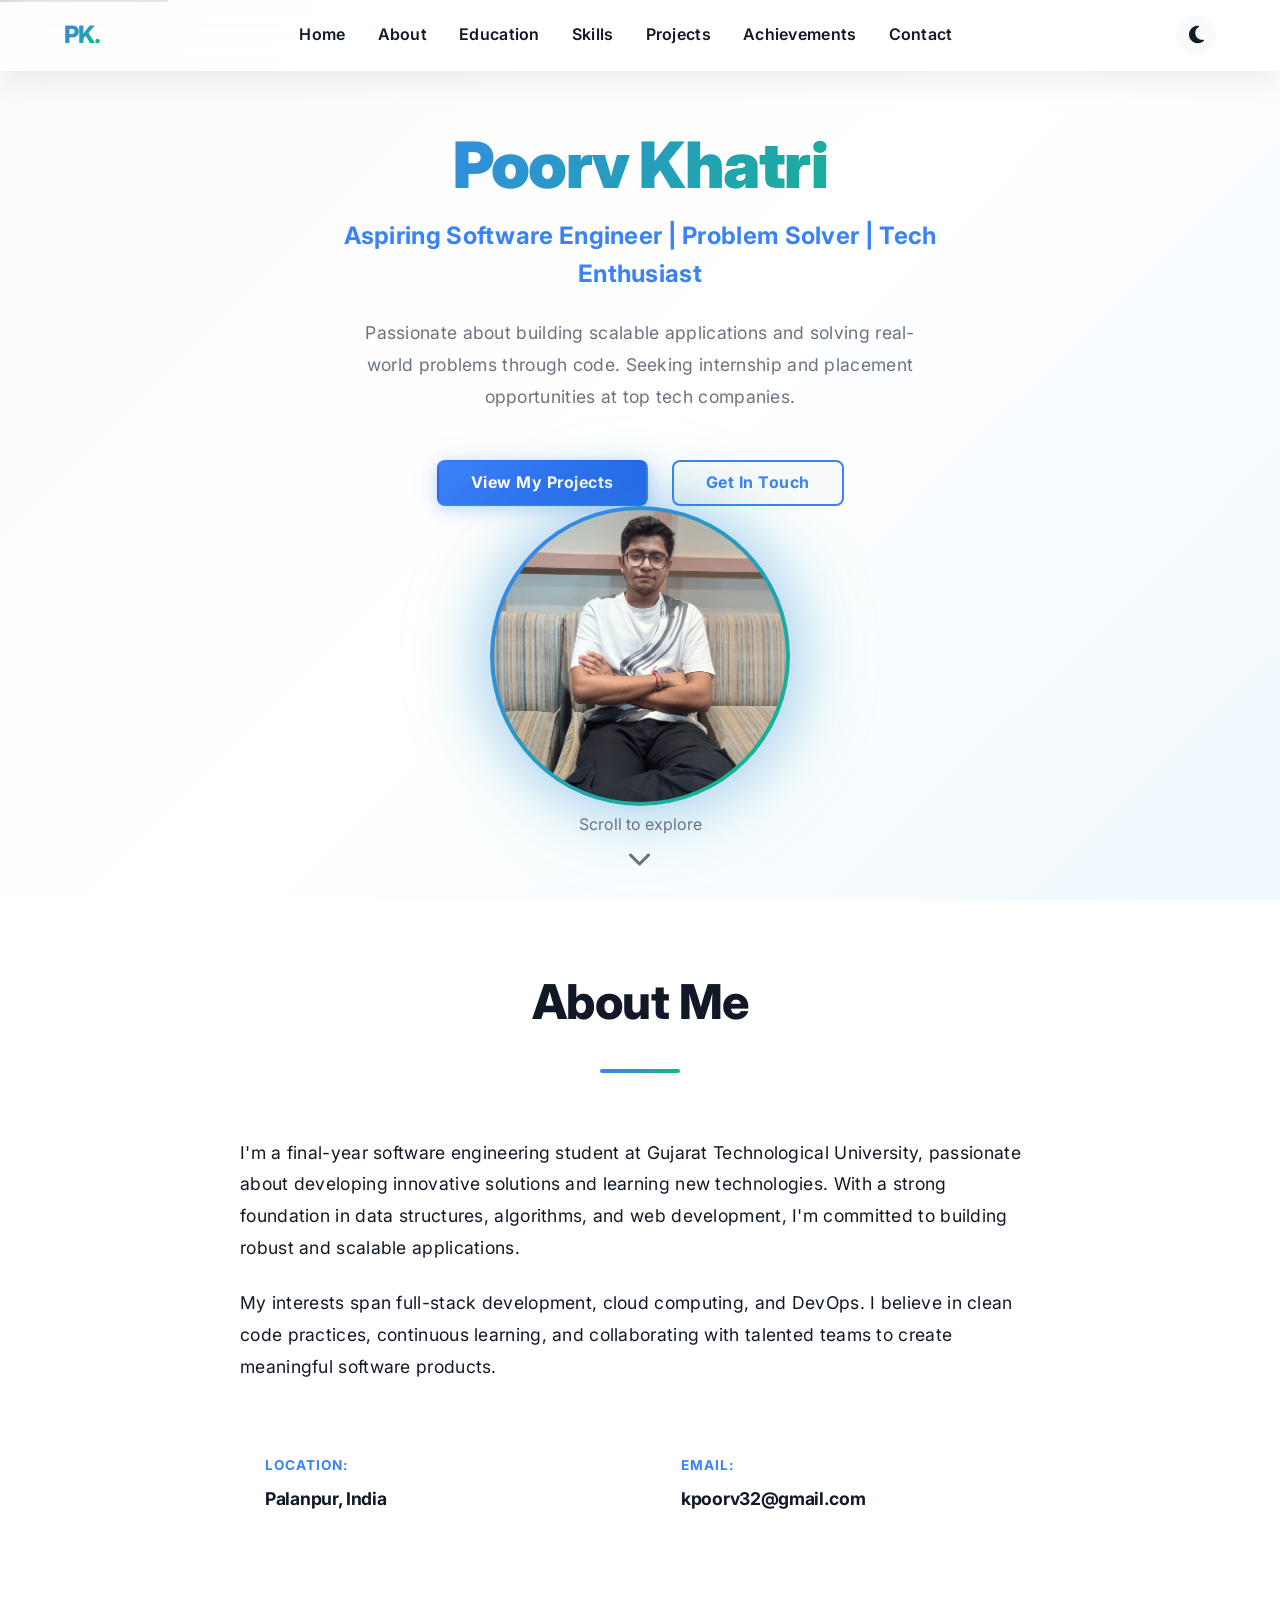
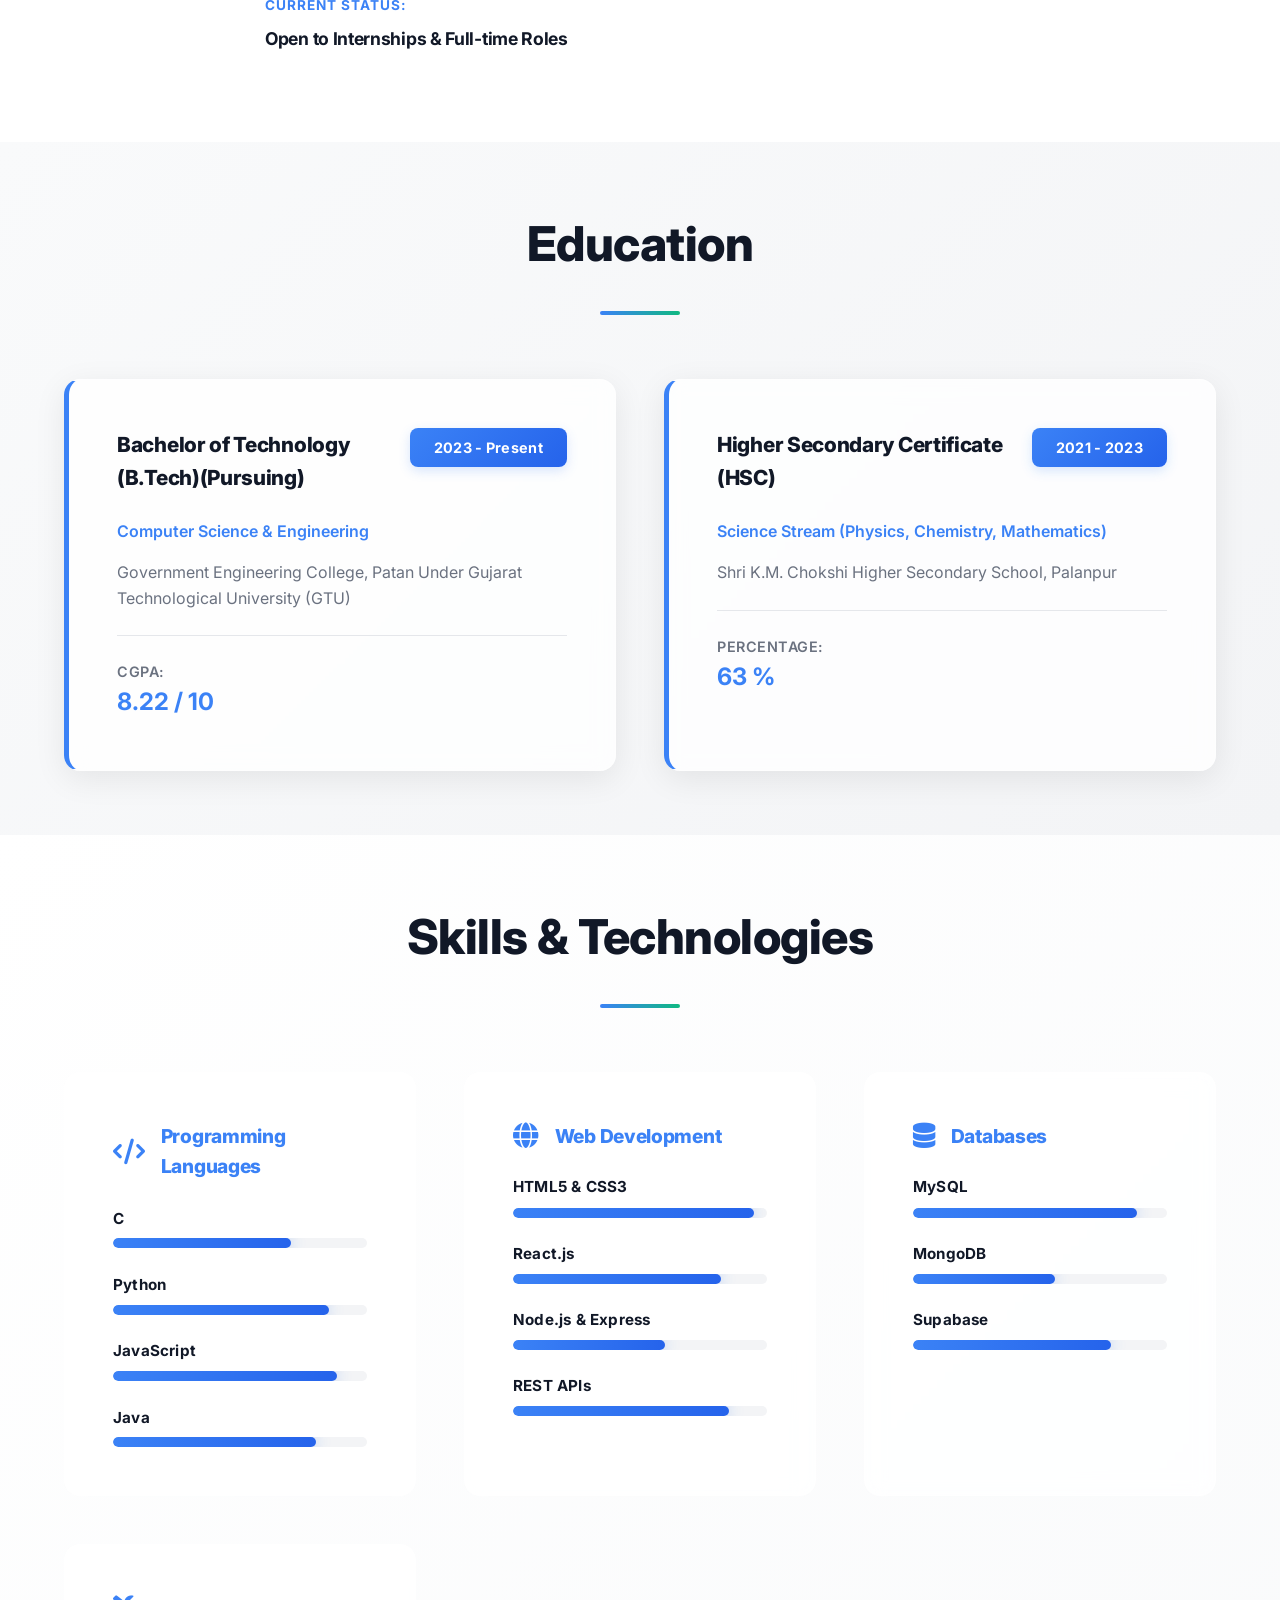
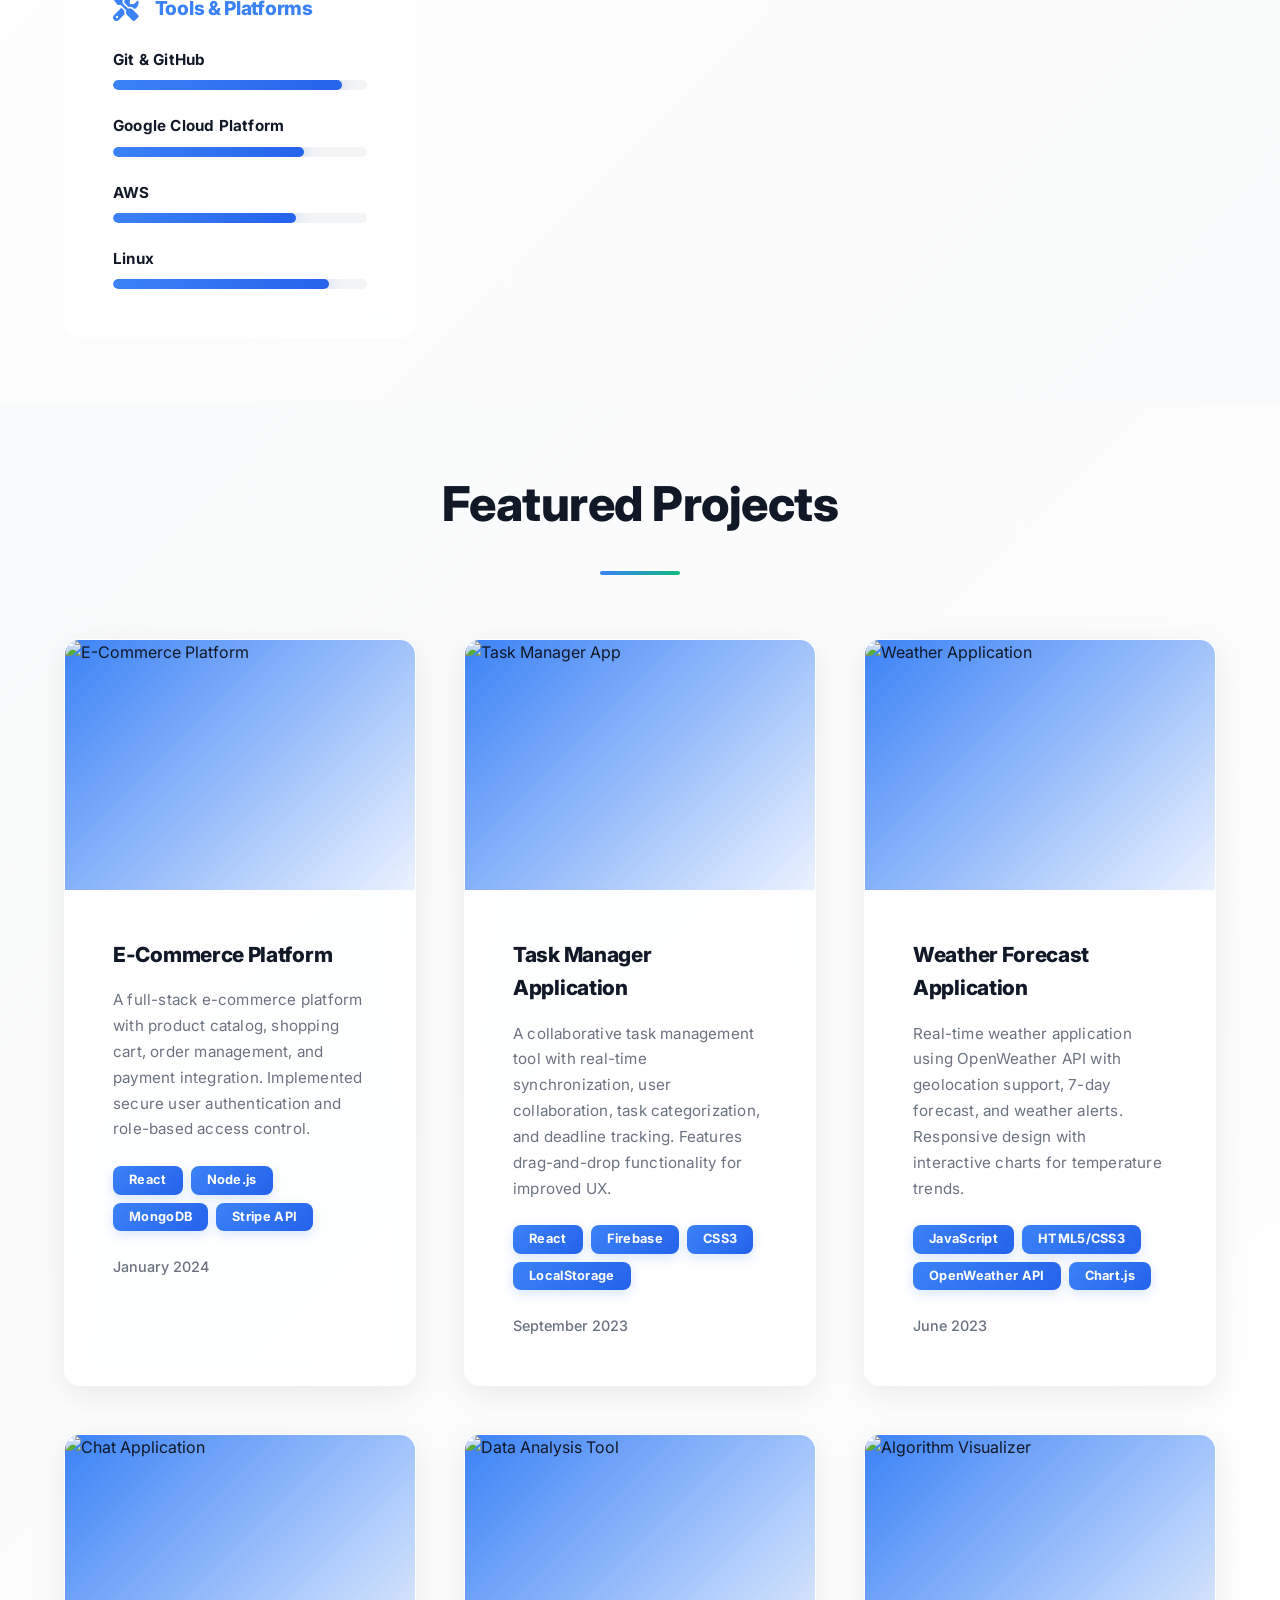
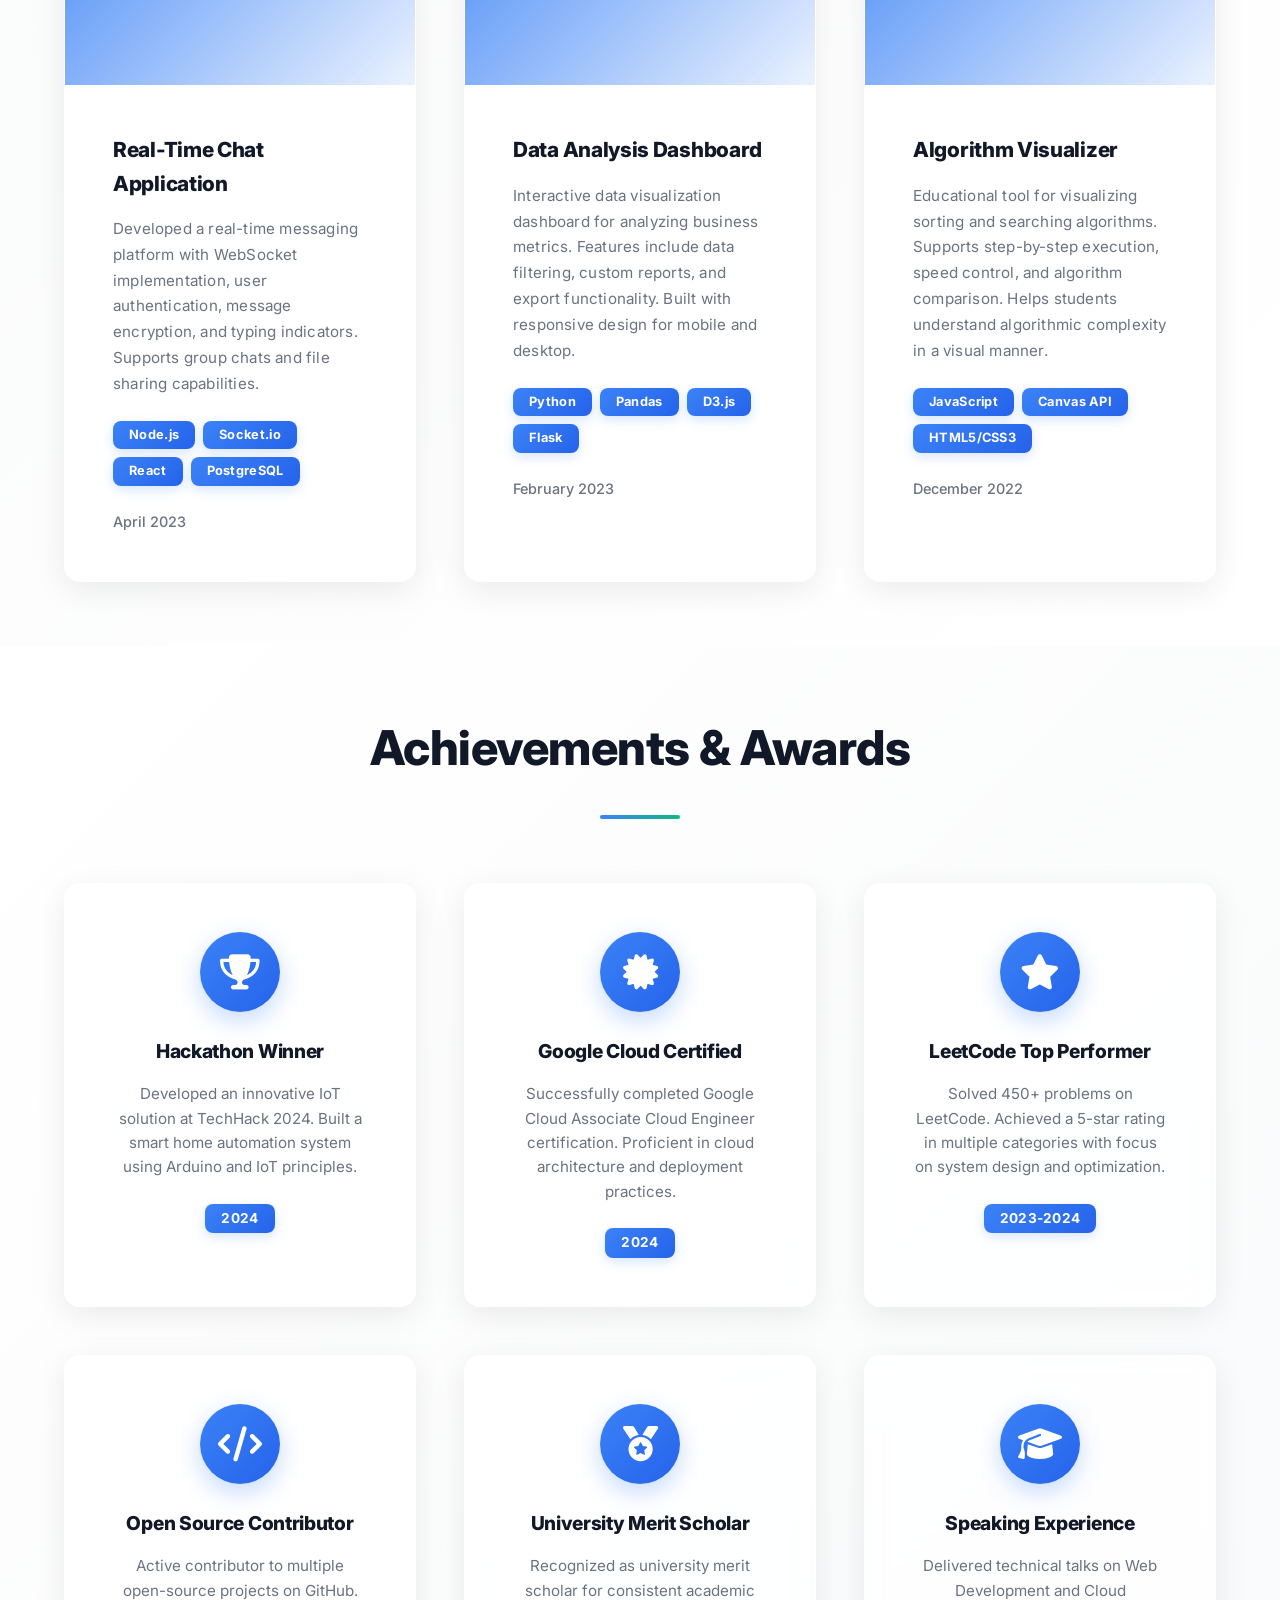
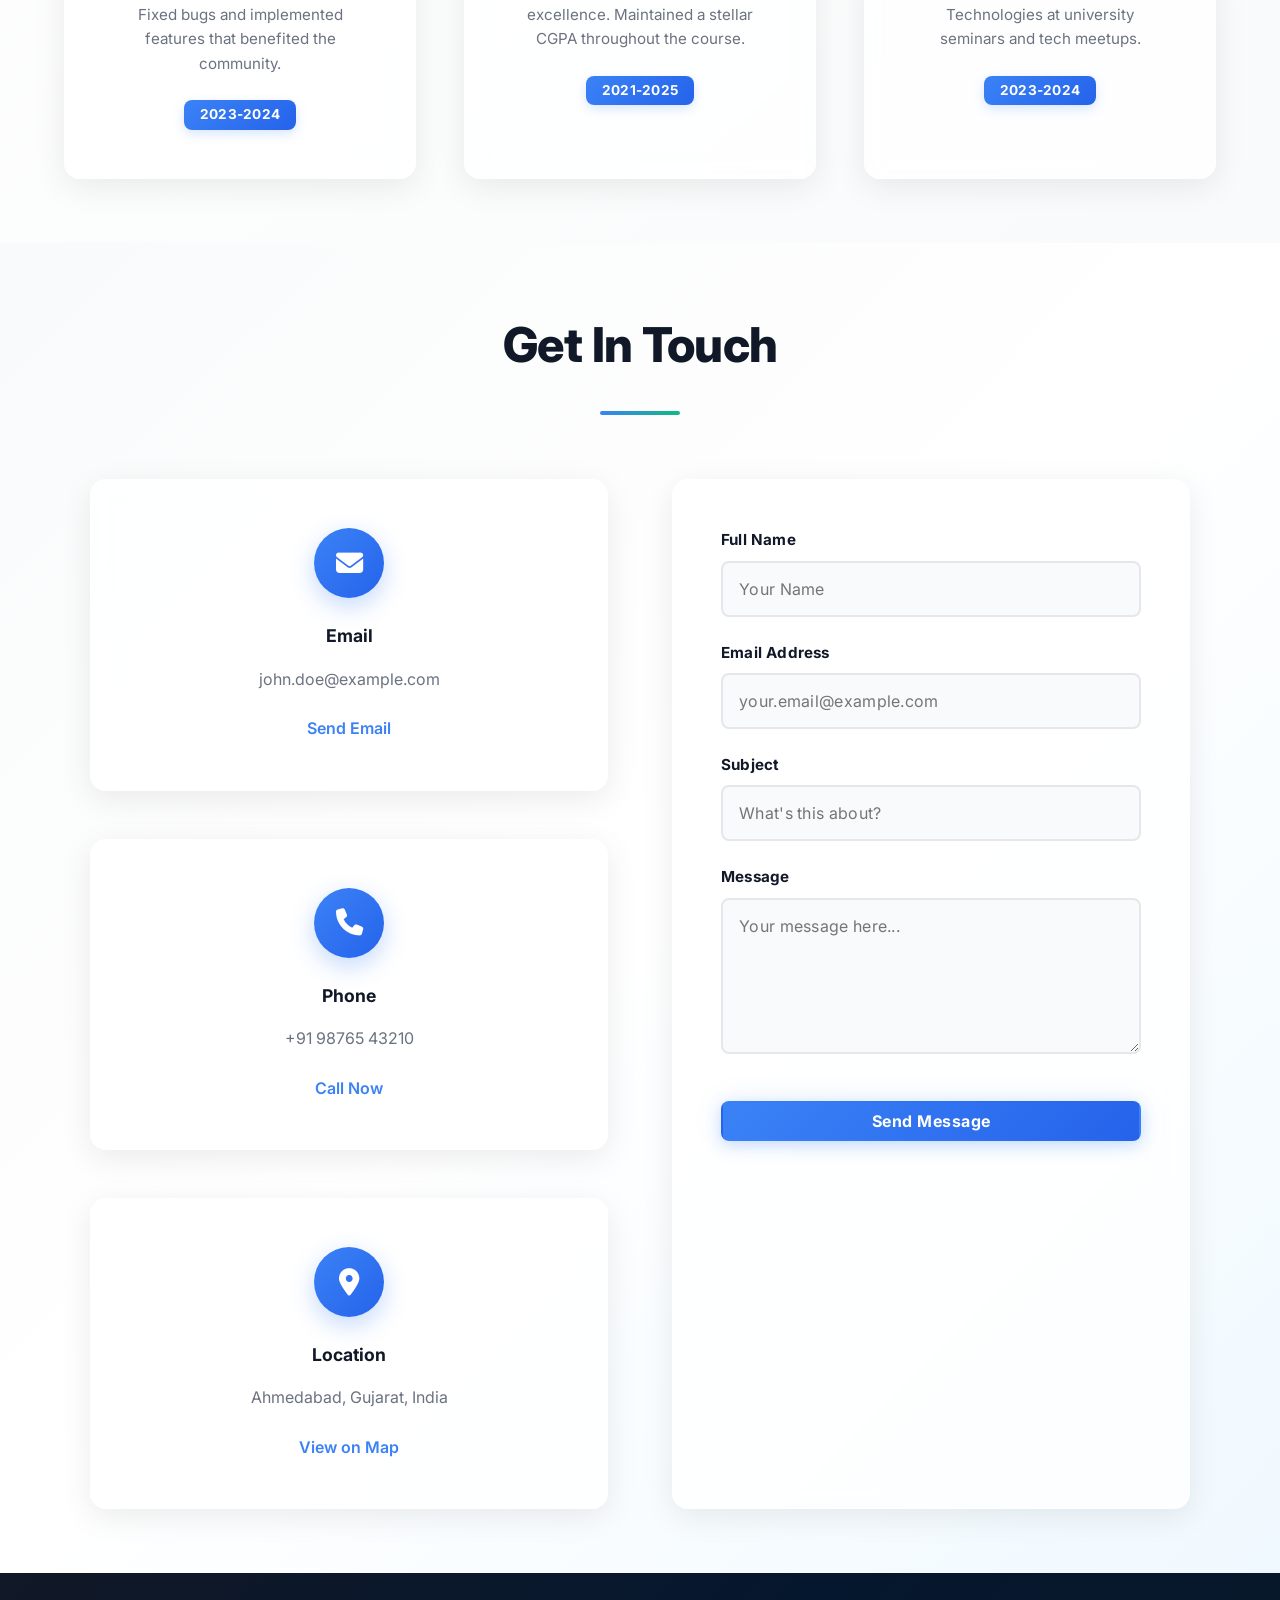
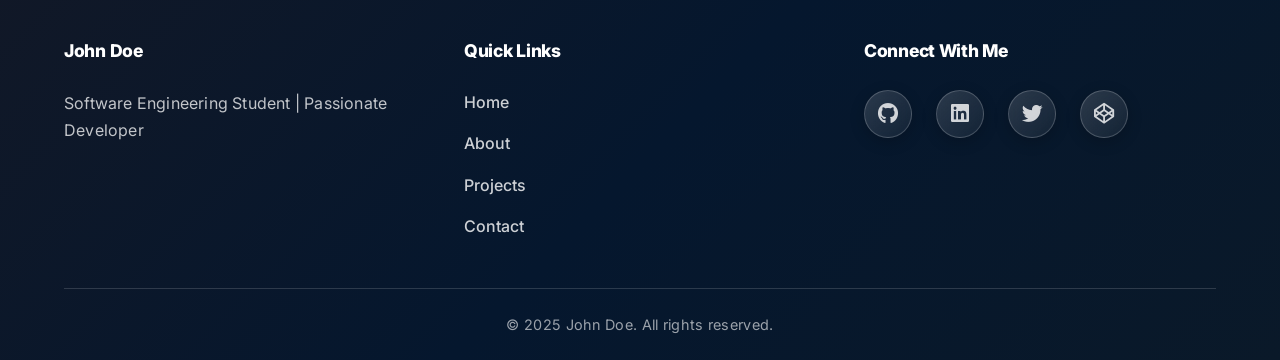
==== commit 2c75d7fa: "Update fmt.Println message from 'Hello' to 'Goodbye'" ====
--- a/index.html
+++ b/index.html
@@ -85,7 +85,7 @@
                 </div>
                 <div class="hero-image">
                     <div class="profile-photo" data-parallax="0.3">
-                        <img src="images\profile.jpg" alt="Profile Photo">
+                        <img src="profile.jpg" alt="Profile Photo">
                     </div>
                 </div>
             </div>
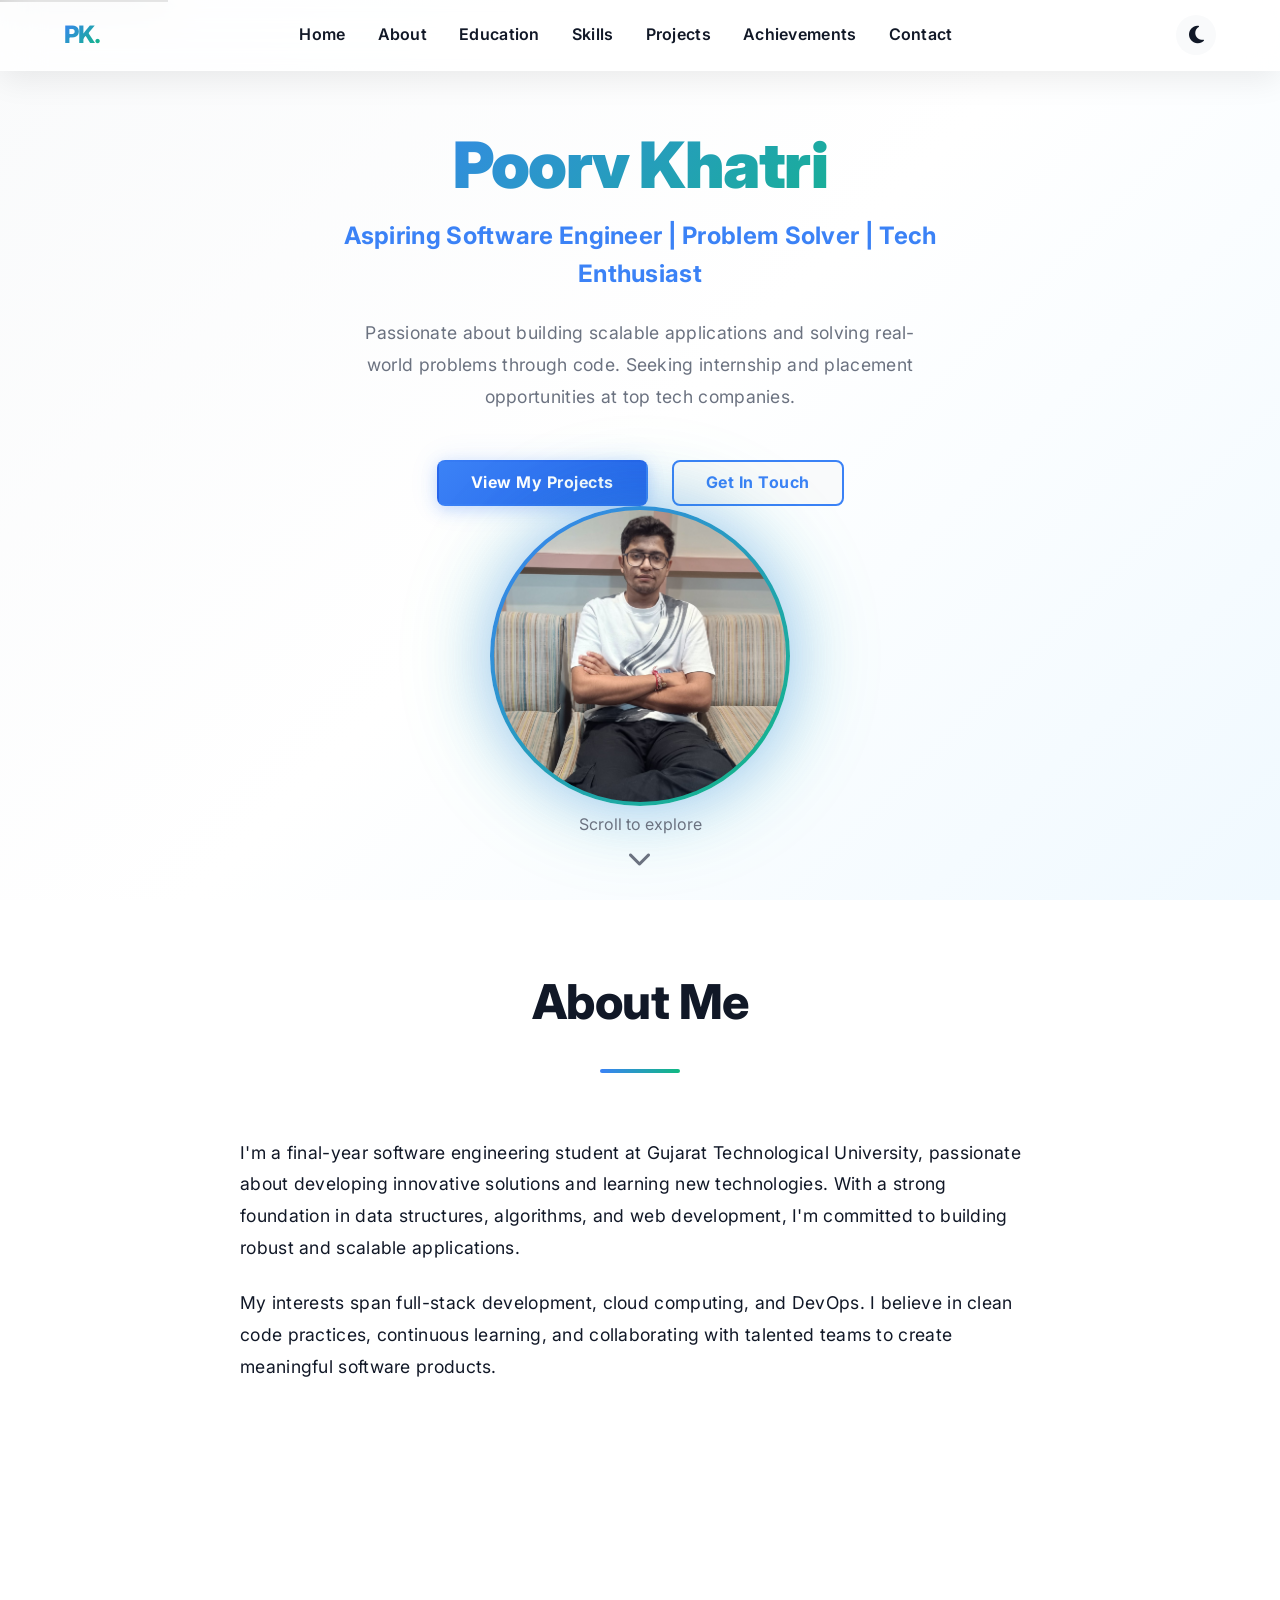
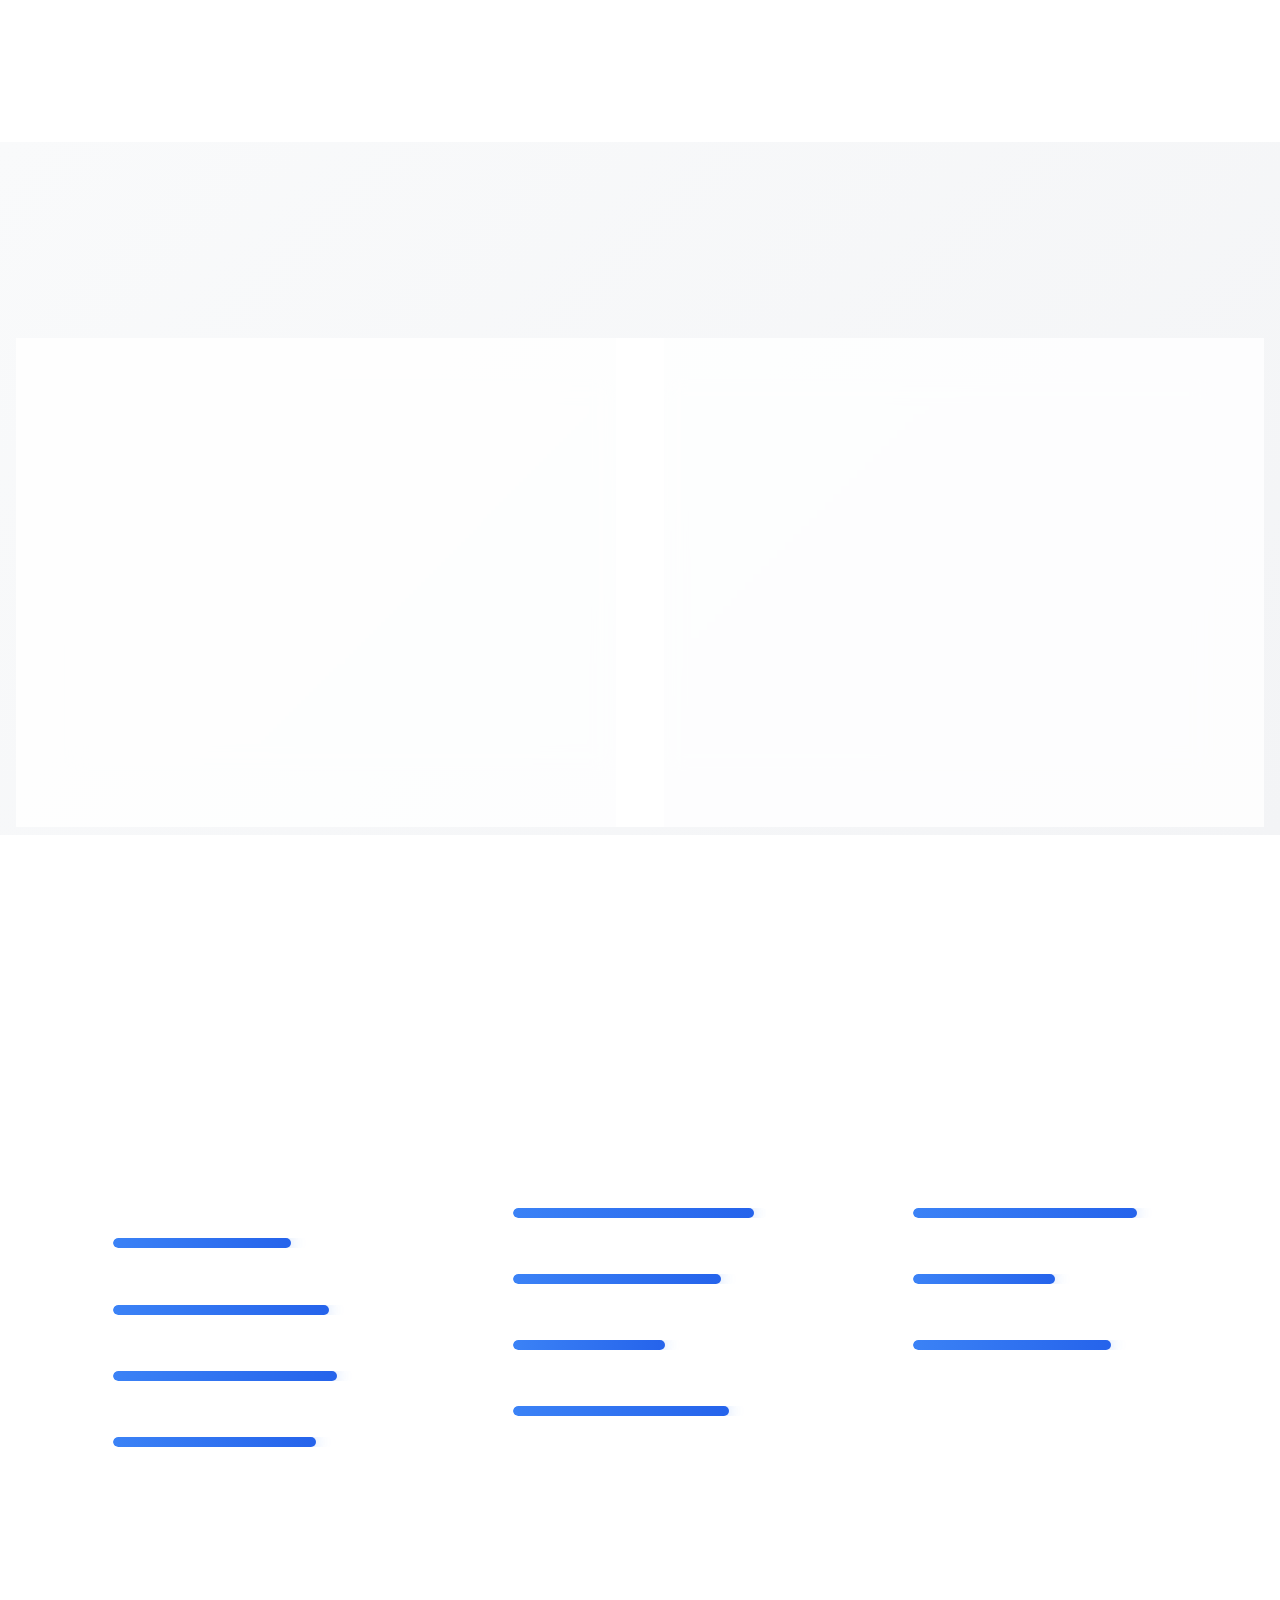
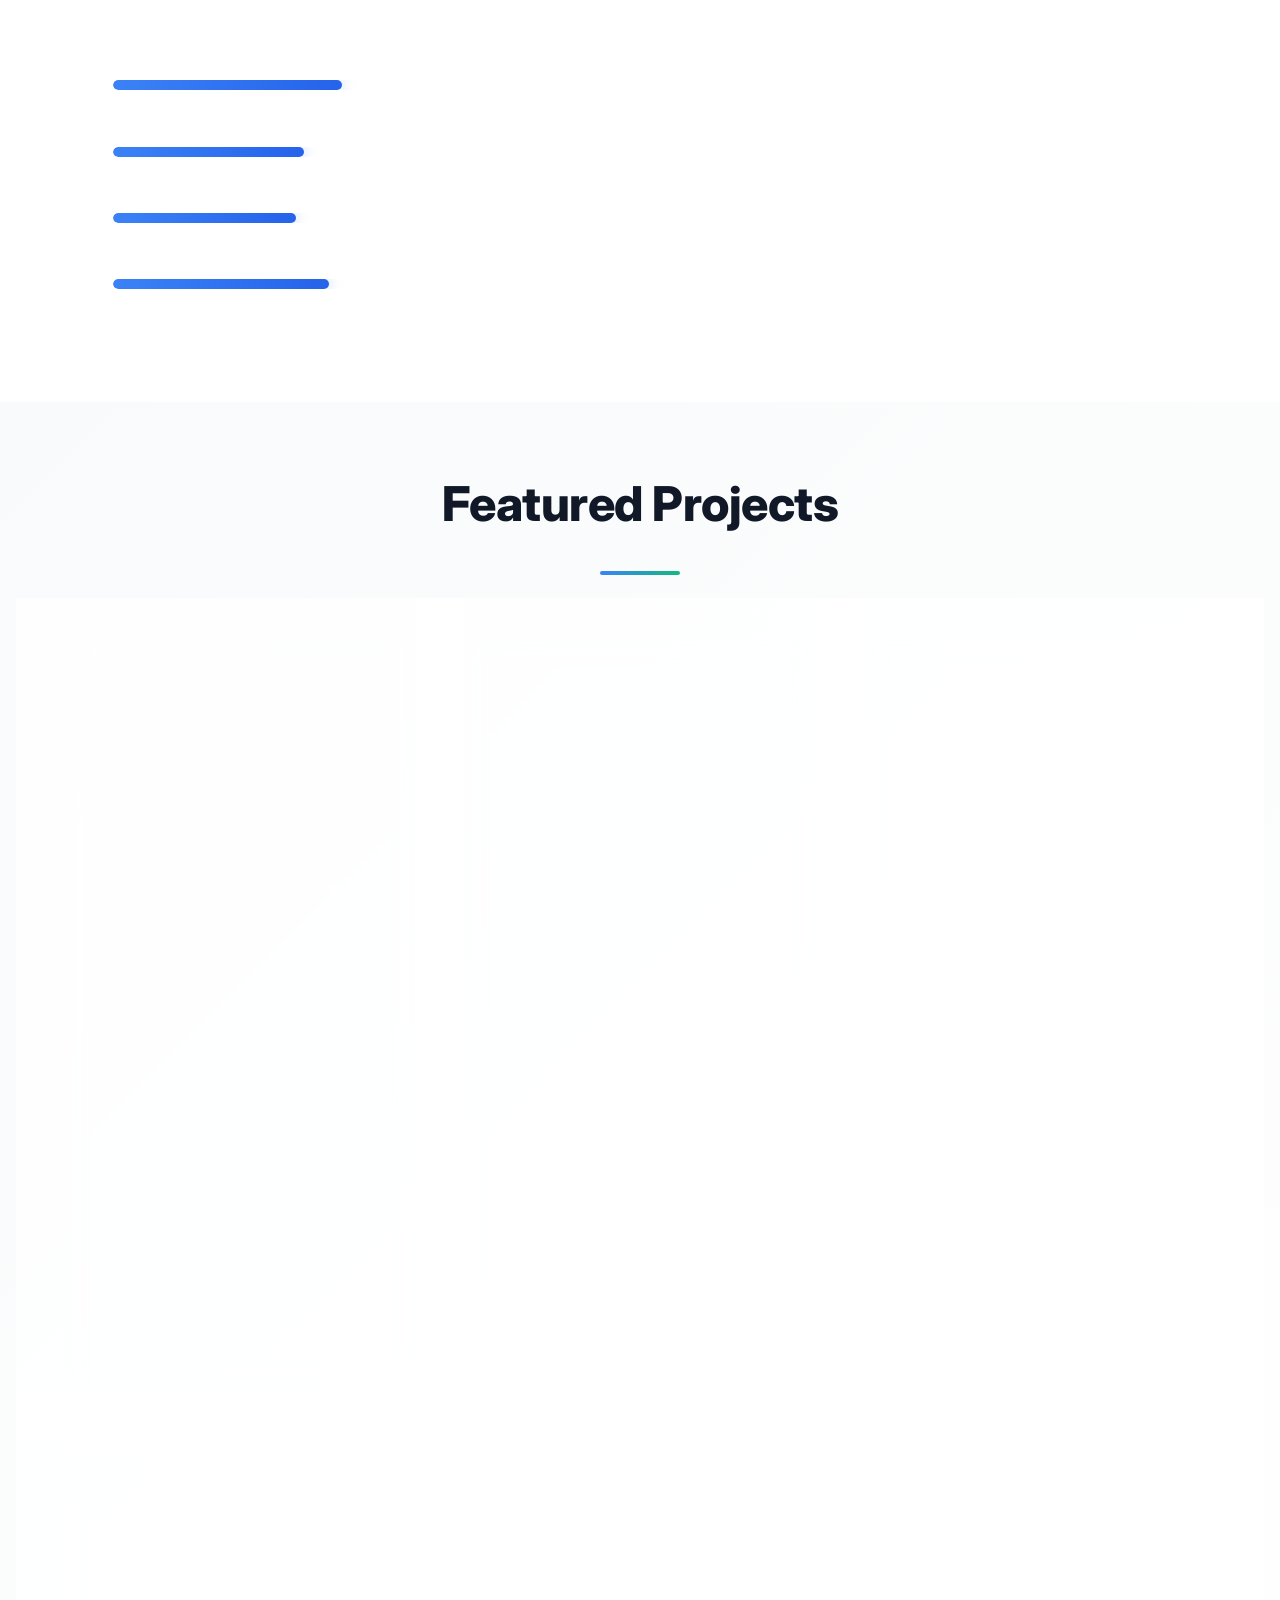
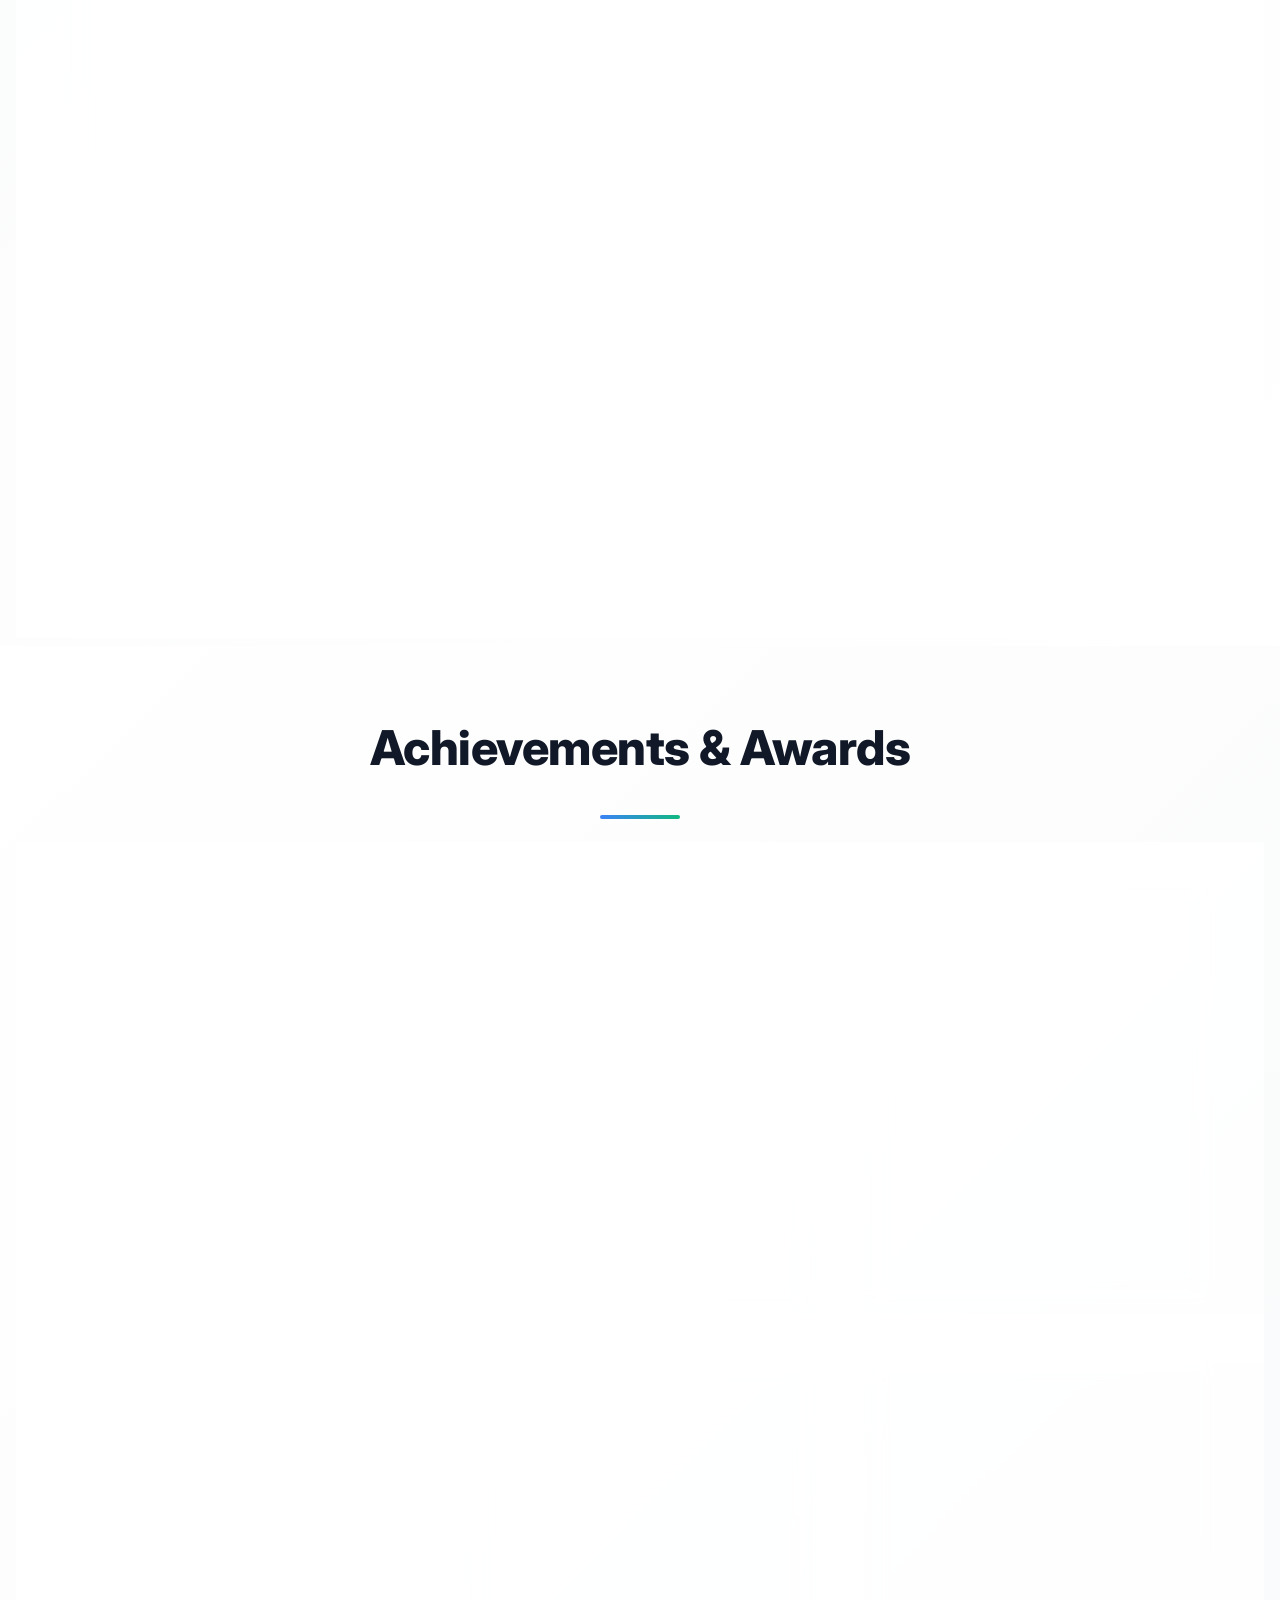
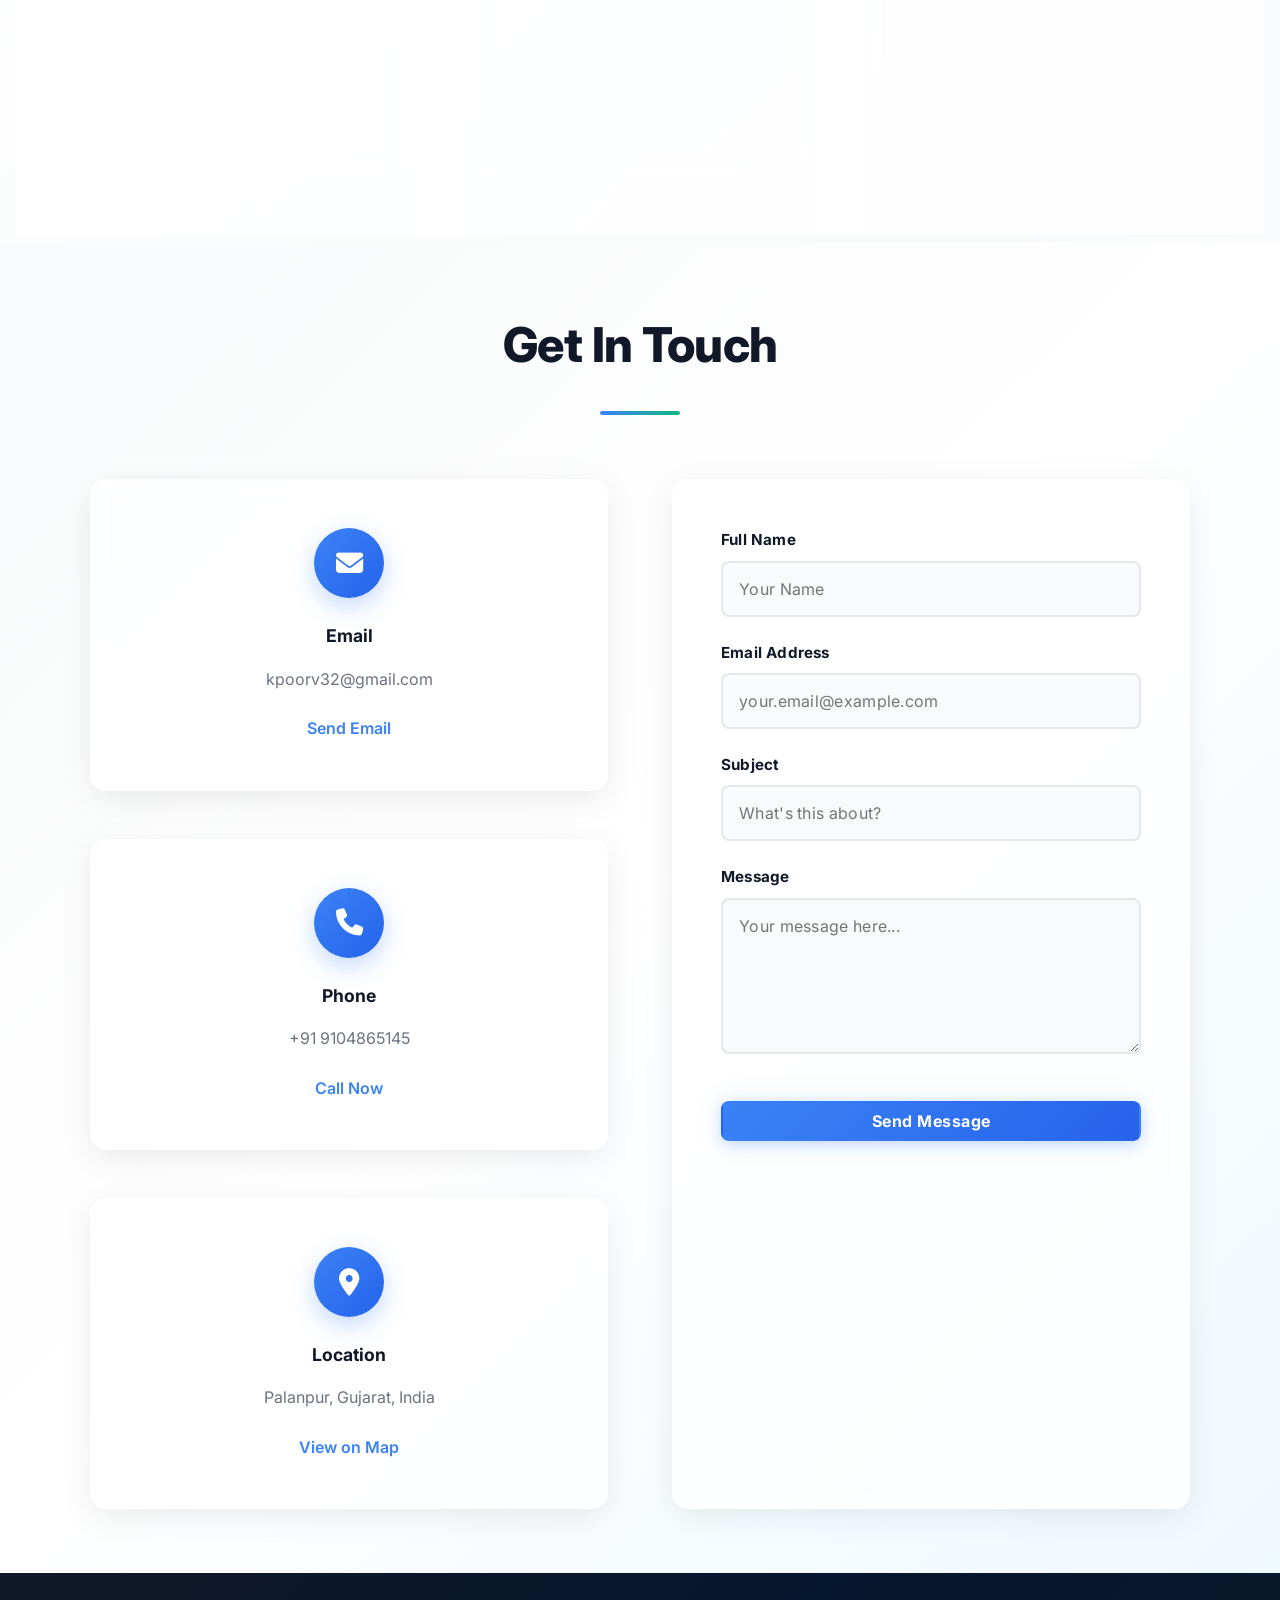
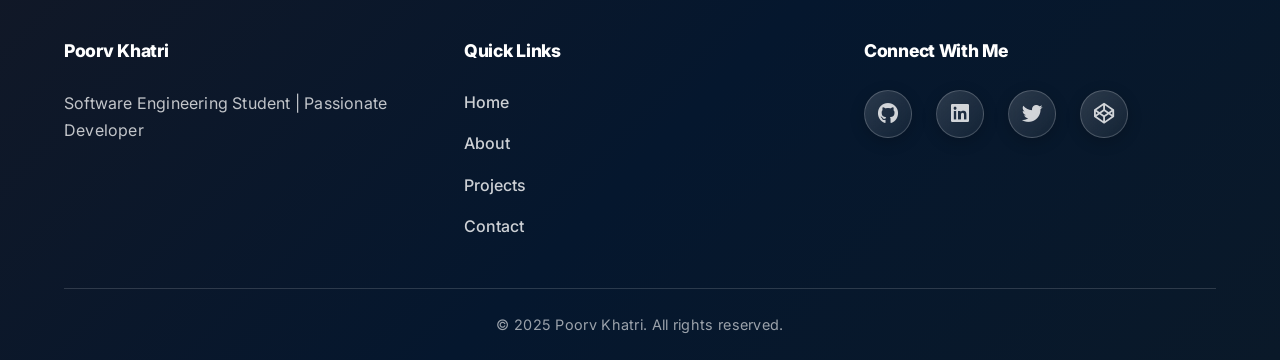
==== commit 53d30441: "Update index.html" ====
--- a/index.html
+++ b/index.html
@@ -600,8 +600,8 @@
                             <i class="fas fa-envelope"></i>
                         </div>
                         <h3>Email</h3>
-                        <p>john.doe@example.com</p>
-                        <a href="mailto:john.doe@example.com">Send Email</a>
+                        <p>kpoorv32@gmail.com</p>
+                        <a href="mailto:kpoorv32@gmail.com">Send Email</a>
                     </div>
 
                     <div class="info-card">
@@ -609,8 +609,8 @@
                             <i class="fas fa-phone"></i>
                         </div>
                         <h3>Phone</h3>
-                        <p>+91 98765 43210</p>
-                        <a href="tel:+919876543210">Call Now</a>
+                        <p>+91 9104865145</p>
+                        <a href="tel:+919104865145">Call Now</a>
                     </div>
 
                     <div class="info-card">
@@ -618,7 +618,7 @@
                             <i class="fas fa-map-marker-alt"></i>
                         </div>
                         <h3>Location</h3>
-                        <p>Ahmedabad, Gujarat, India</p>
+                        <p>Palanpur, Gujarat, India</p>
                         <a href="#">View on Map</a>
                     </div>
                 </div>
@@ -655,7 +655,7 @@
         <div class="container">
             <div class="footer-content">
                 <div class="footer-section">
-                    <h3>John Doe</h3>
+                    <h3>Poorv Khatri</h3>
                     <p>Software Engineering Student | Passionate Developer</p>
                 </div>
 
@@ -672,16 +672,16 @@
                 <div class="footer-section">
                     <h3>Connect With Me</h3>
                     <div class="social-links">
-                        <a href="https://github.com" target="_blank" title="GitHub">
+                        <a href="https://github.com/230220131041-Poorv" target="_blank" title="GitHub">
                             <i class="fab fa-github"></i>
                         </a>
-                        <a href="https://linkedin.com" target="_blank" title="LinkedIn">
+                        <a href="https://www.linkedin.com/in/poorv-khatri-cs2027/" target="_blank" title="LinkedIn">
                             <i class="fab fa-linkedin"></i>
                         </a>
                         <a href="https://twitter.com" target="_blank" title="Twitter">
                             <i class="fab fa-twitter"></i>
                         </a>
-                        <a href="https://codepen.io" target="_blank" title="CodePen">
+                        <a href="https://www.instagram.com/poorv_0987/" target="_blank" title="Instagram">
                             <i class="fab fa-codepen"></i>
                         </a>
                     </div>
@@ -689,7 +689,7 @@
             </div>
 
             <div class="footer-bottom">
-                <p>&copy; 2025 John Doe. All rights reserved.</p>
+                <p>&copy; 2025 Poorv Khatri. All rights reserved.</p>
             </div>
         </div>
     </footer>
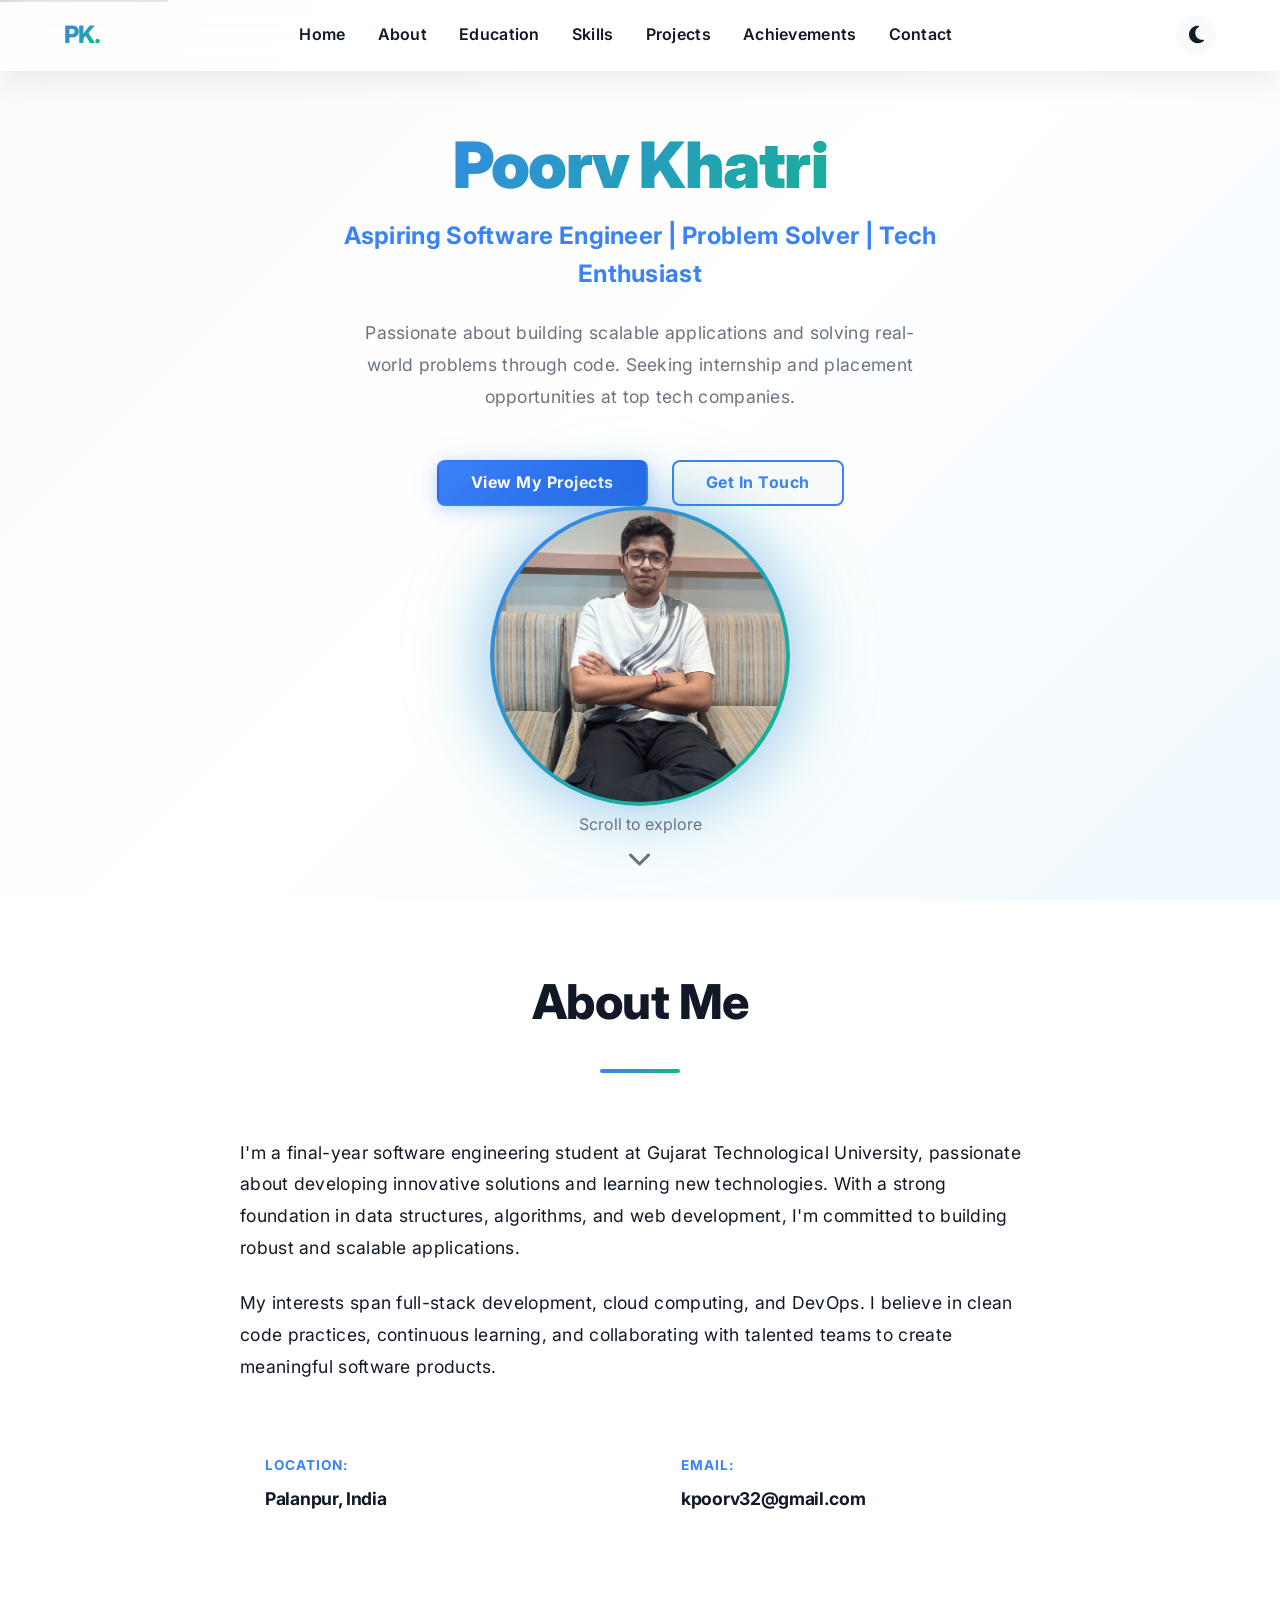
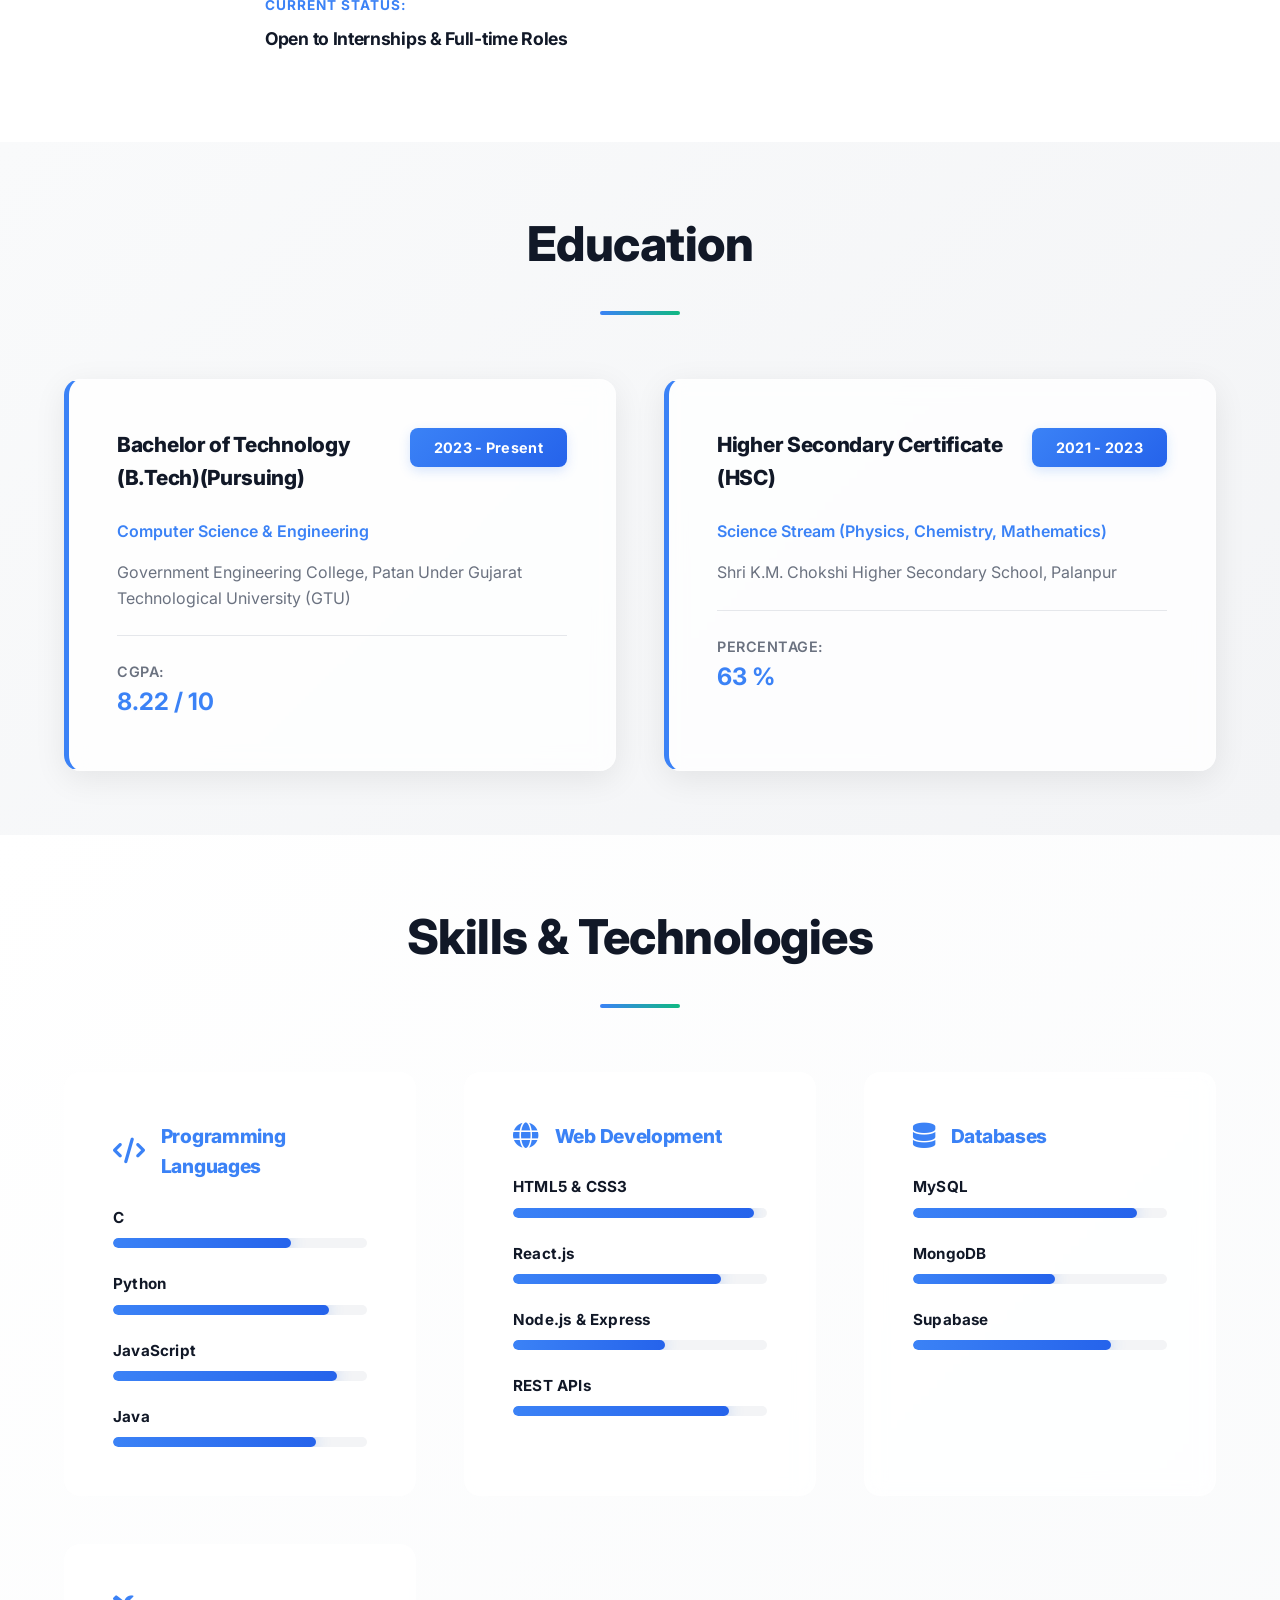
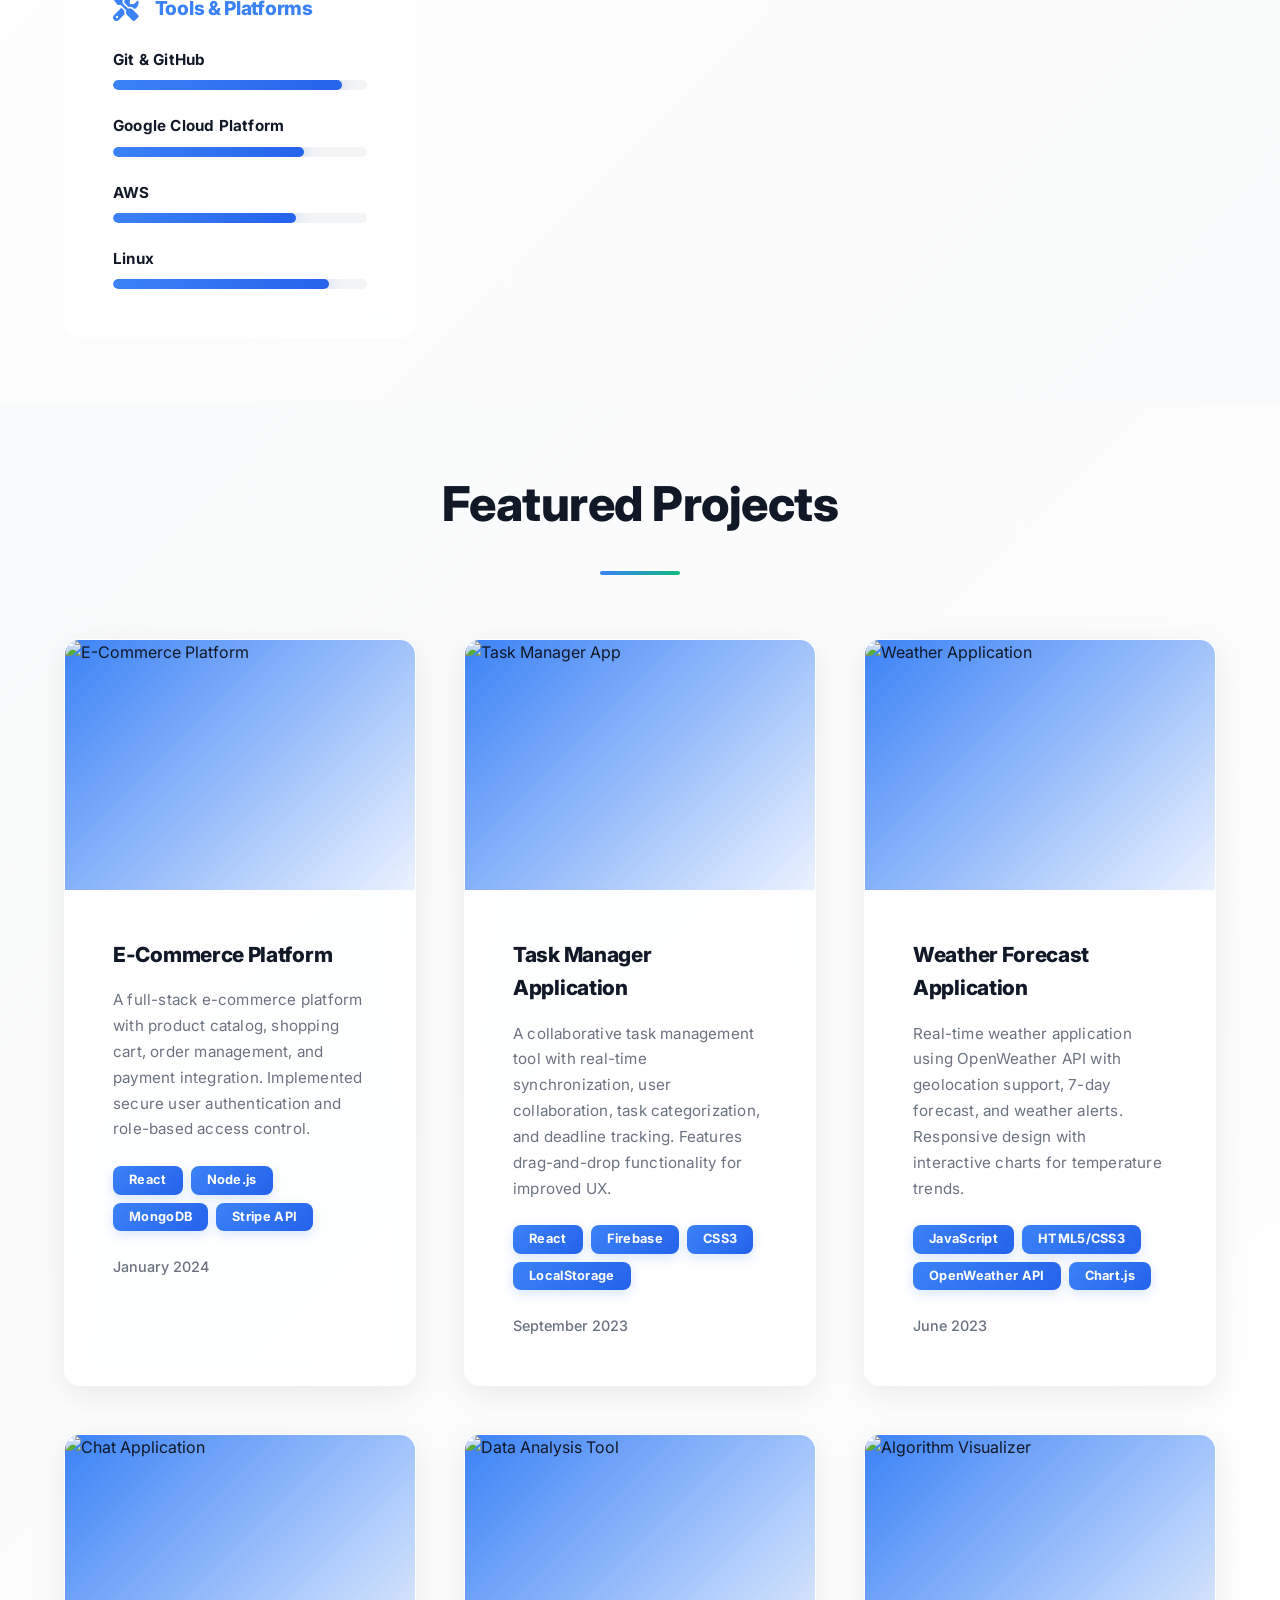
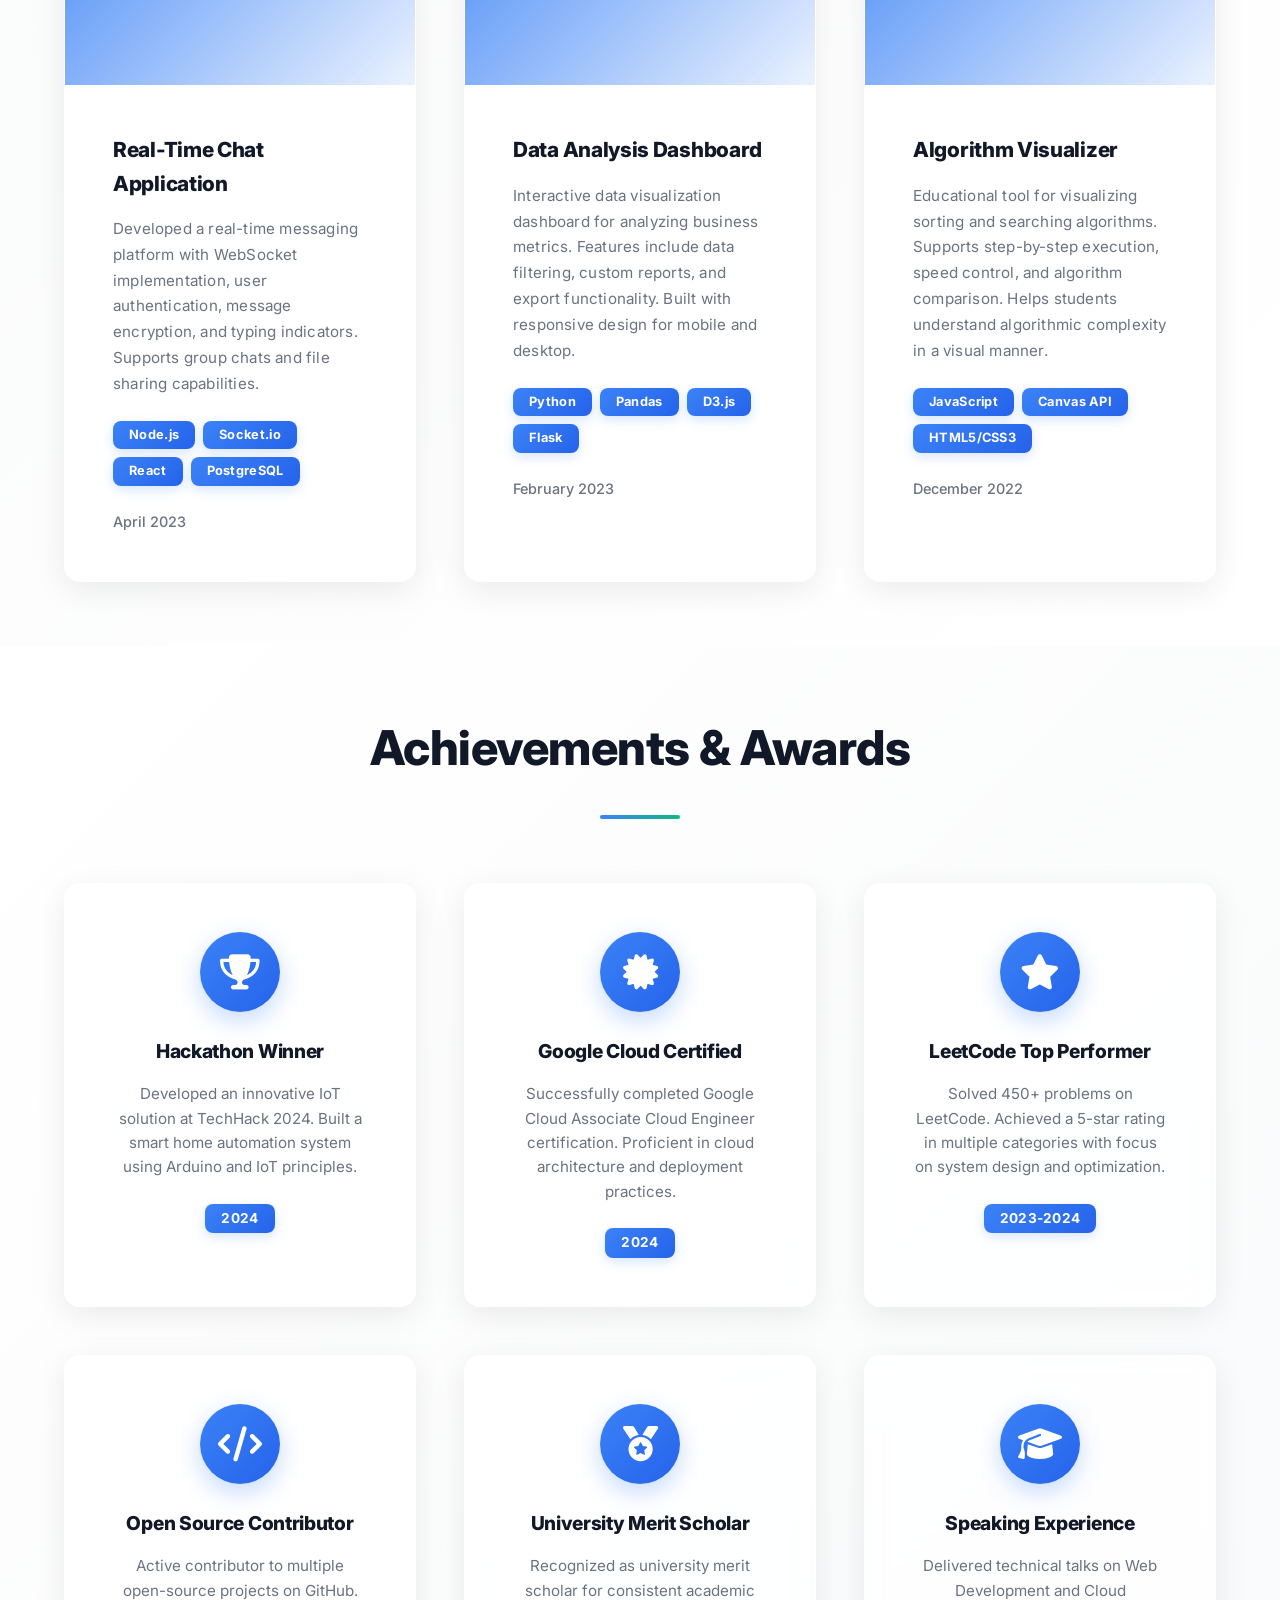
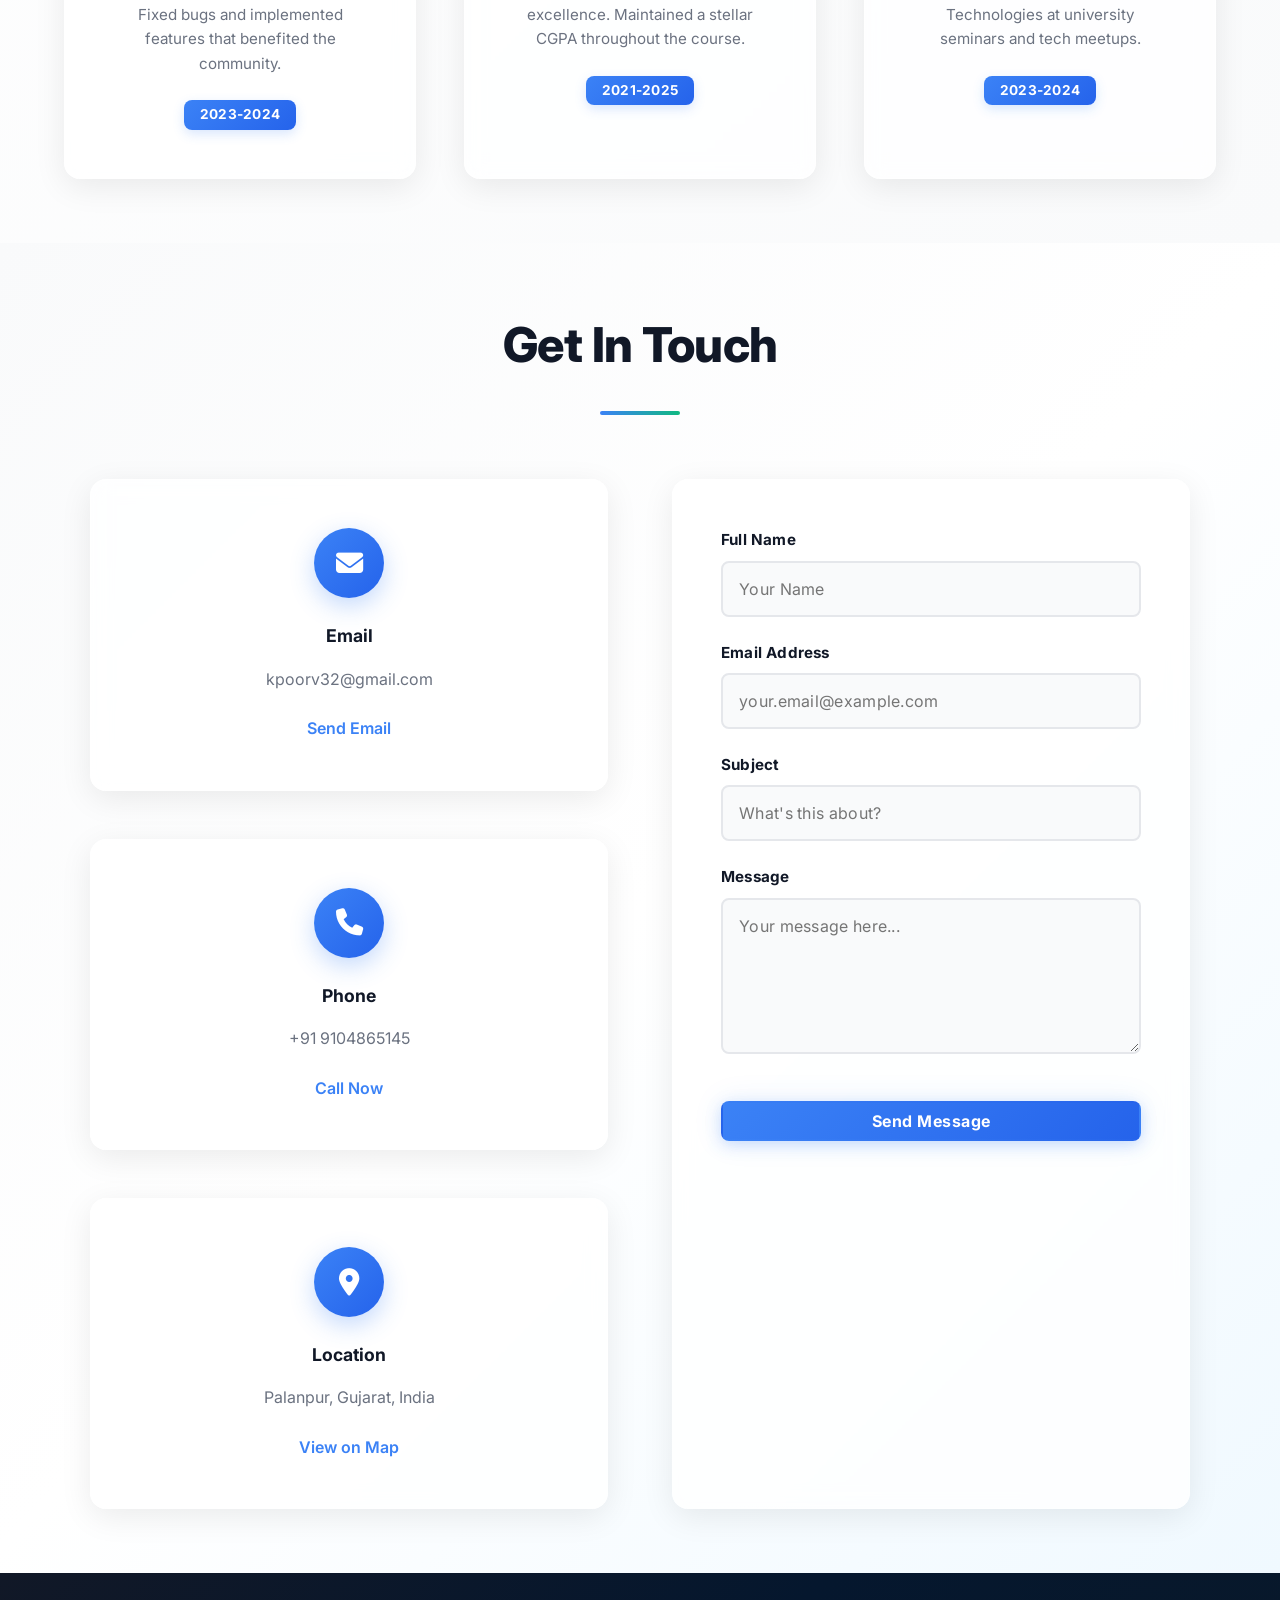
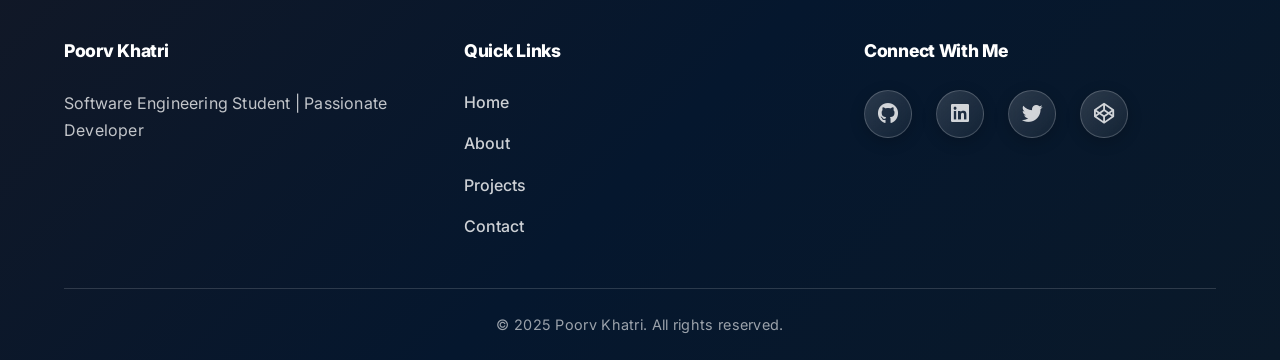
==== commit 8b3fe1b9: "Update print statement from 'Hello' to 'Goodbye'" ====
--- a/index.html
+++ b/index.html
@@ -678,7 +678,7 @@
                         <a href="https://www.linkedin.com/in/poorv-khatri-cs2027/" target="_blank" title="LinkedIn">
                             <i class="fab fa-linkedin"></i>
                         </a>
-                        <a href="https://twitter.com" target="_blank" title="Twitter">
+                        <a href="https://x.com/Kpoorv32" target="_blank" title="Twitter">
                             <i class="fab fa-twitter"></i>
                         </a>
                         <a href="https://www.instagram.com/poorv_0987/" target="_blank" title="Instagram">
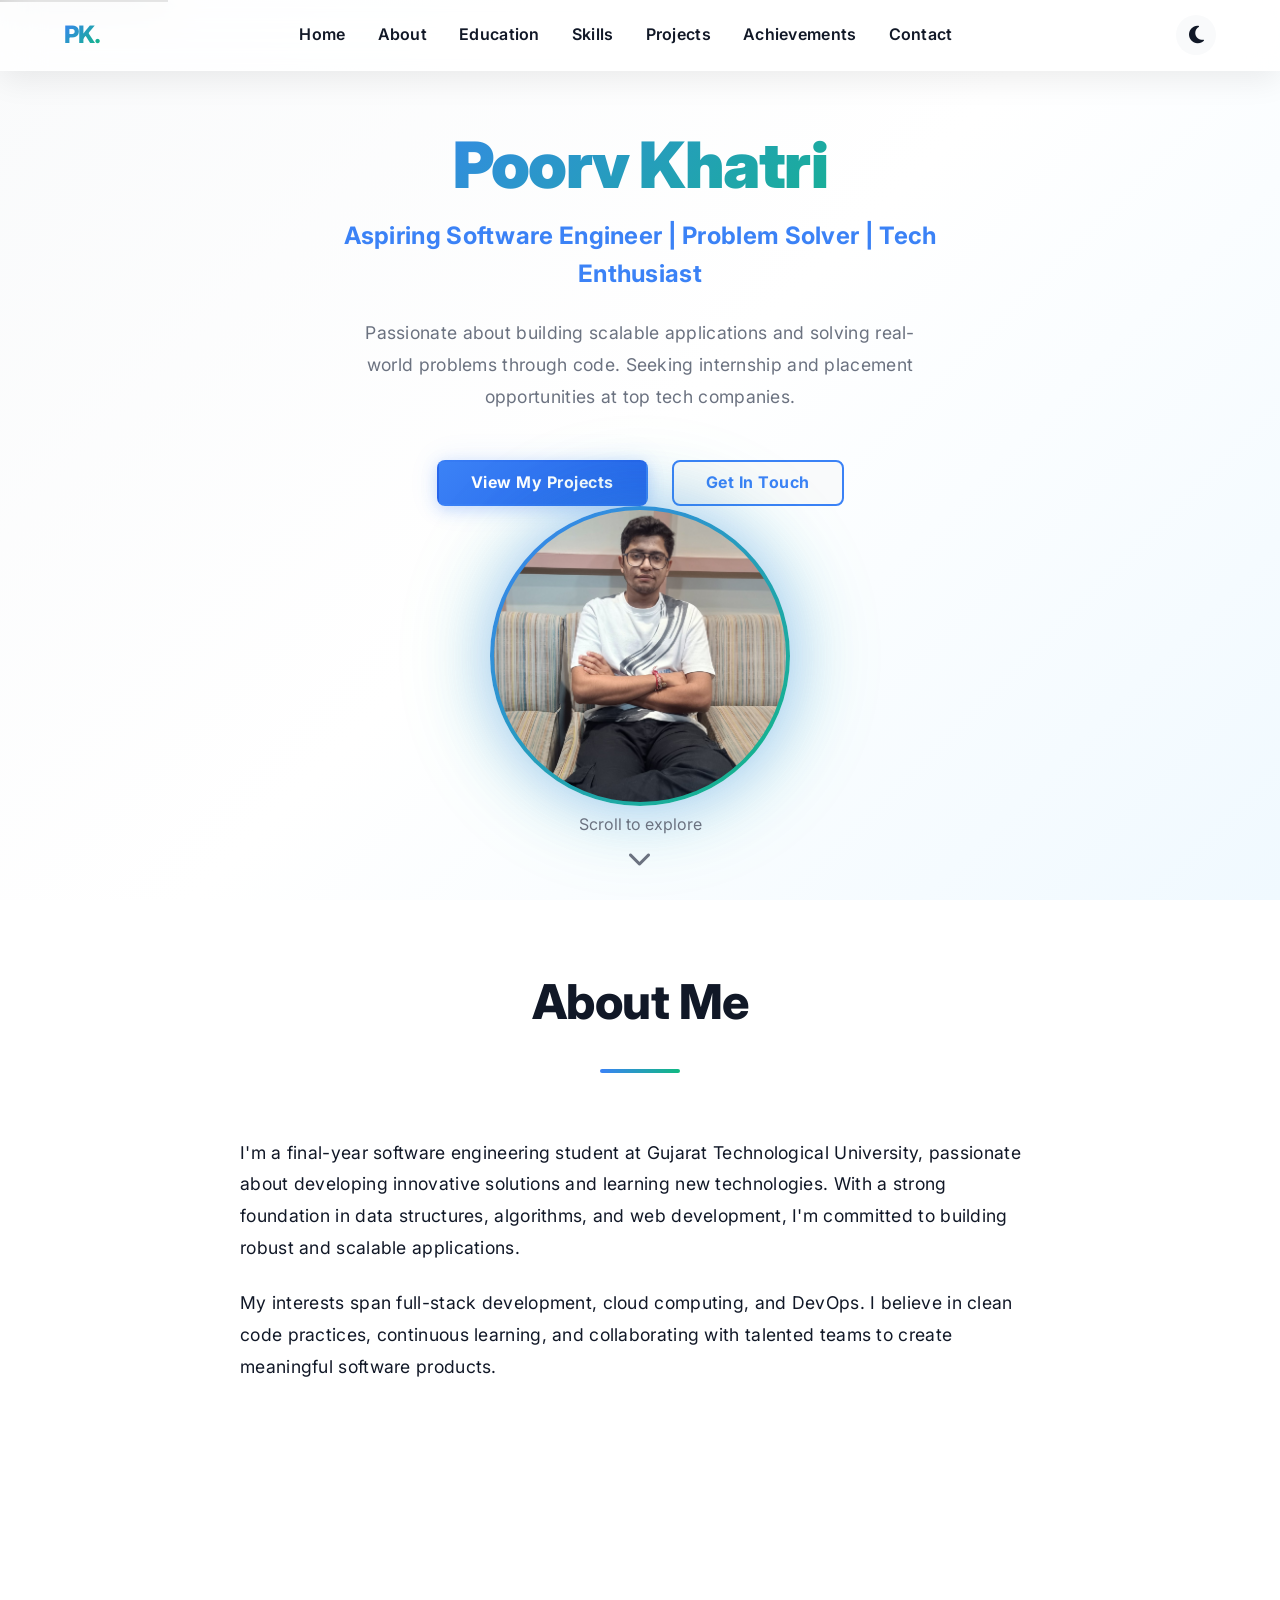
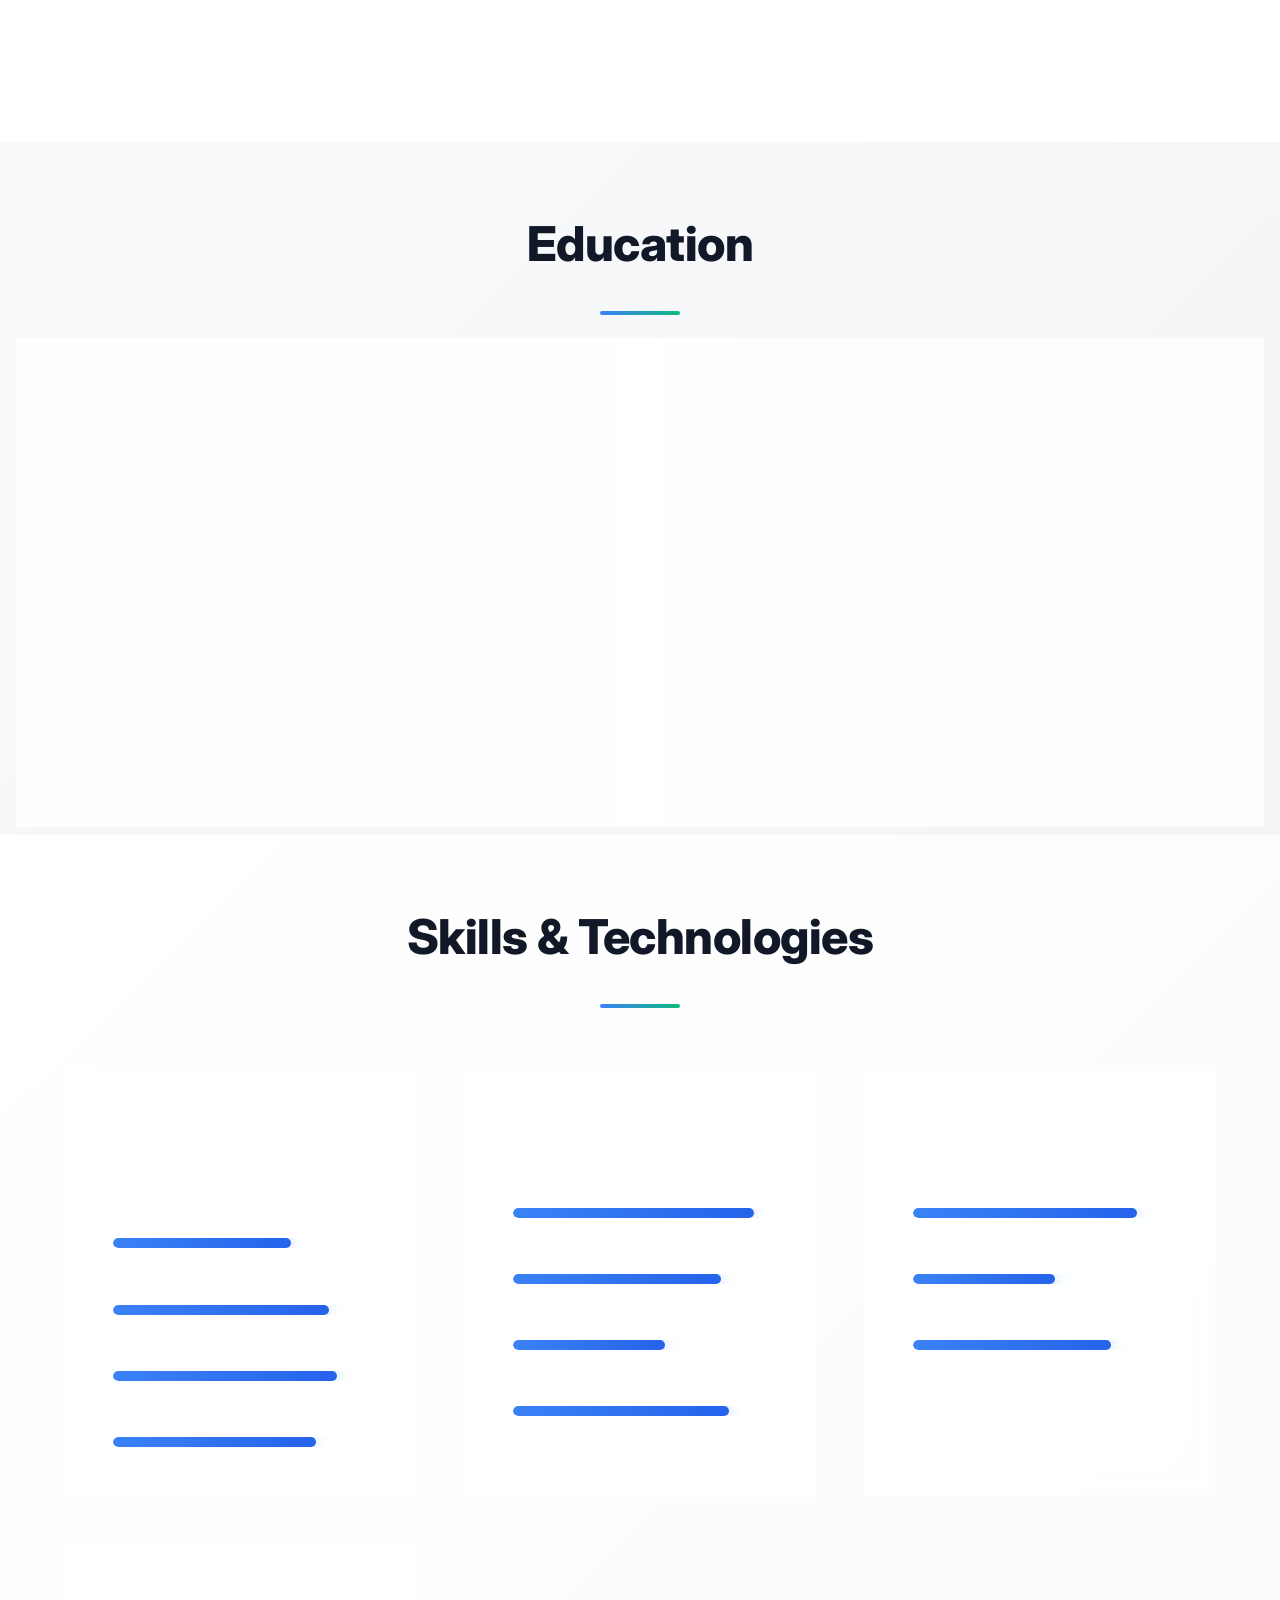
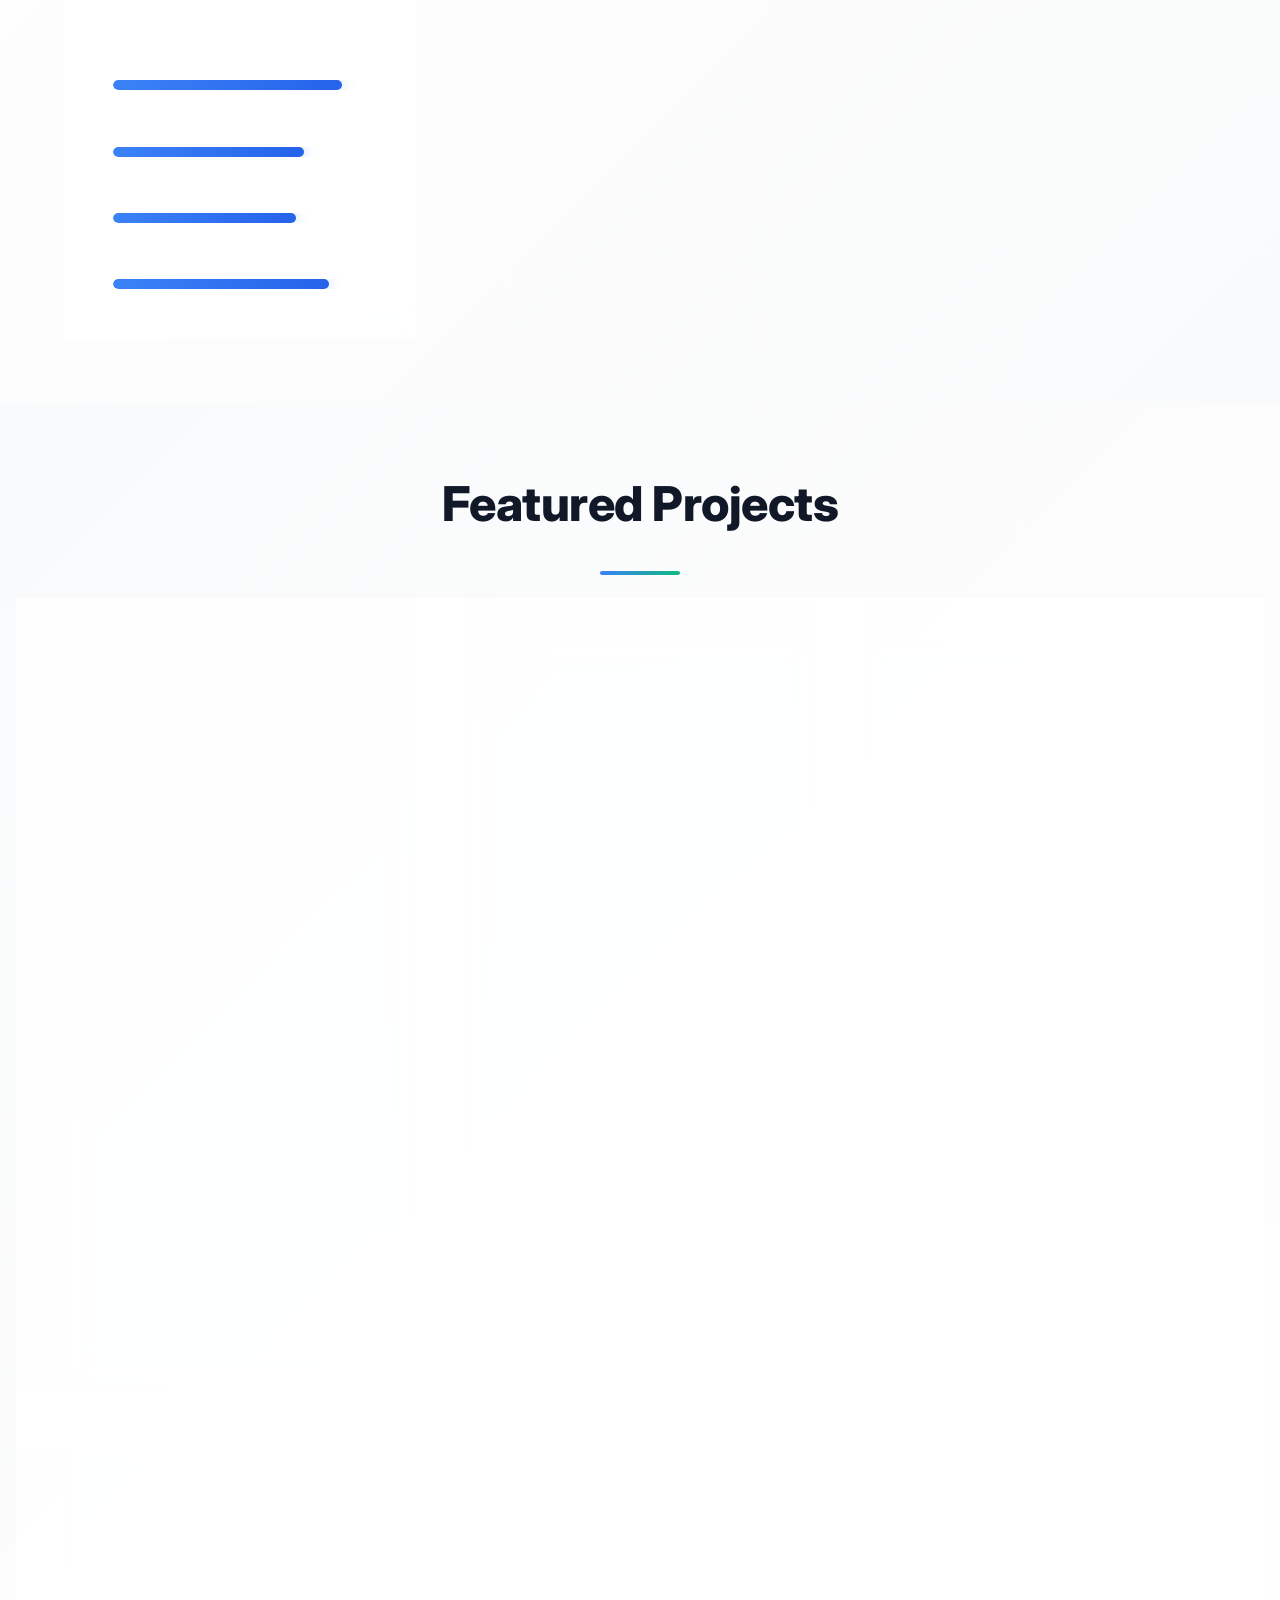
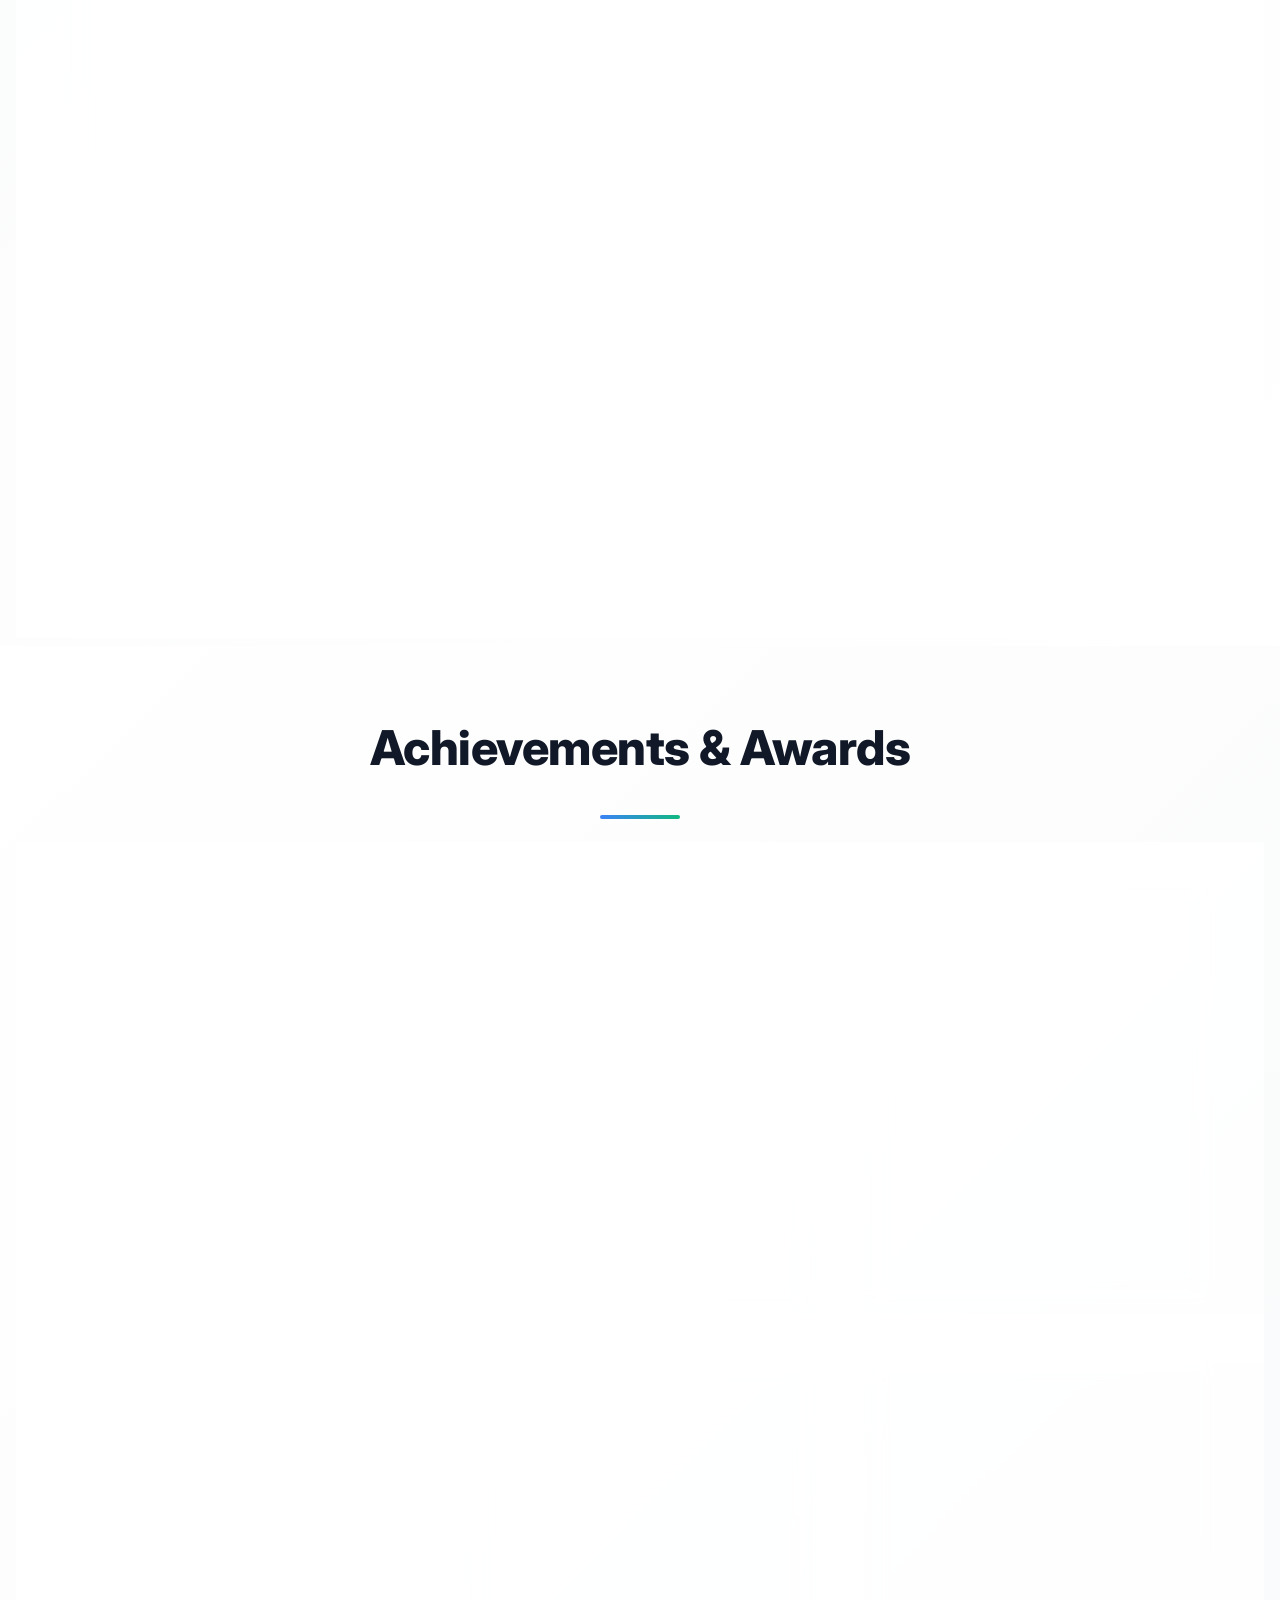
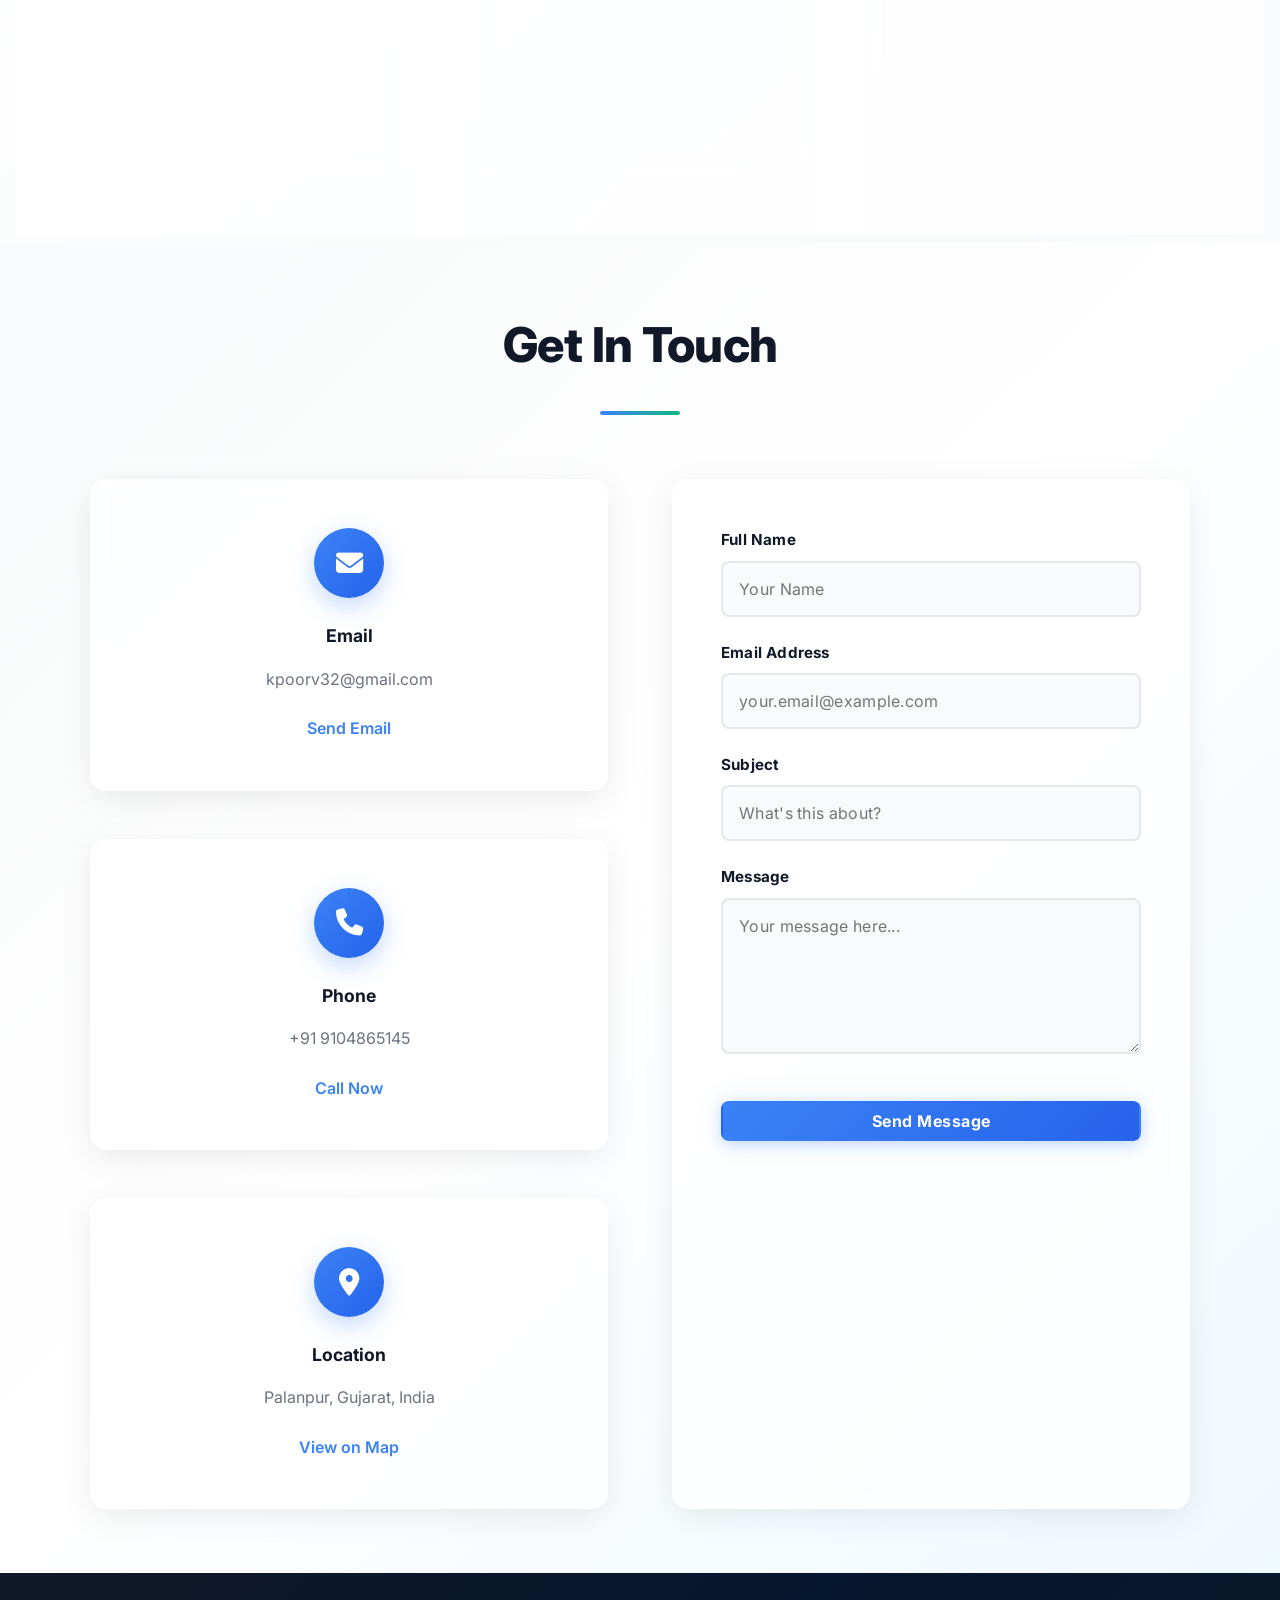
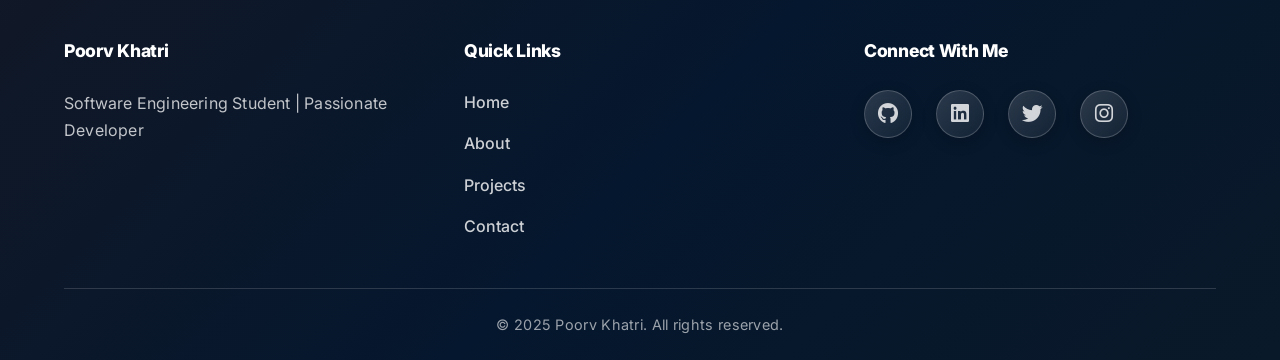
==== commit c6c84f00: "Update print statement from 'Hello' to 'Goodbye'" ====
--- a/index.html
+++ b/index.html
@@ -682,7 +682,7 @@
                             <i class="fab fa-twitter"></i>
                         </a>
                         <a href="https://www.instagram.com/poorv_0987/" target="_blank" title="Instagram">
-                            <i class="fab fa-codepen"></i>
+                            <i class="fab fa-instagram"></i>
                         </a>
                     </div>
                 </div>
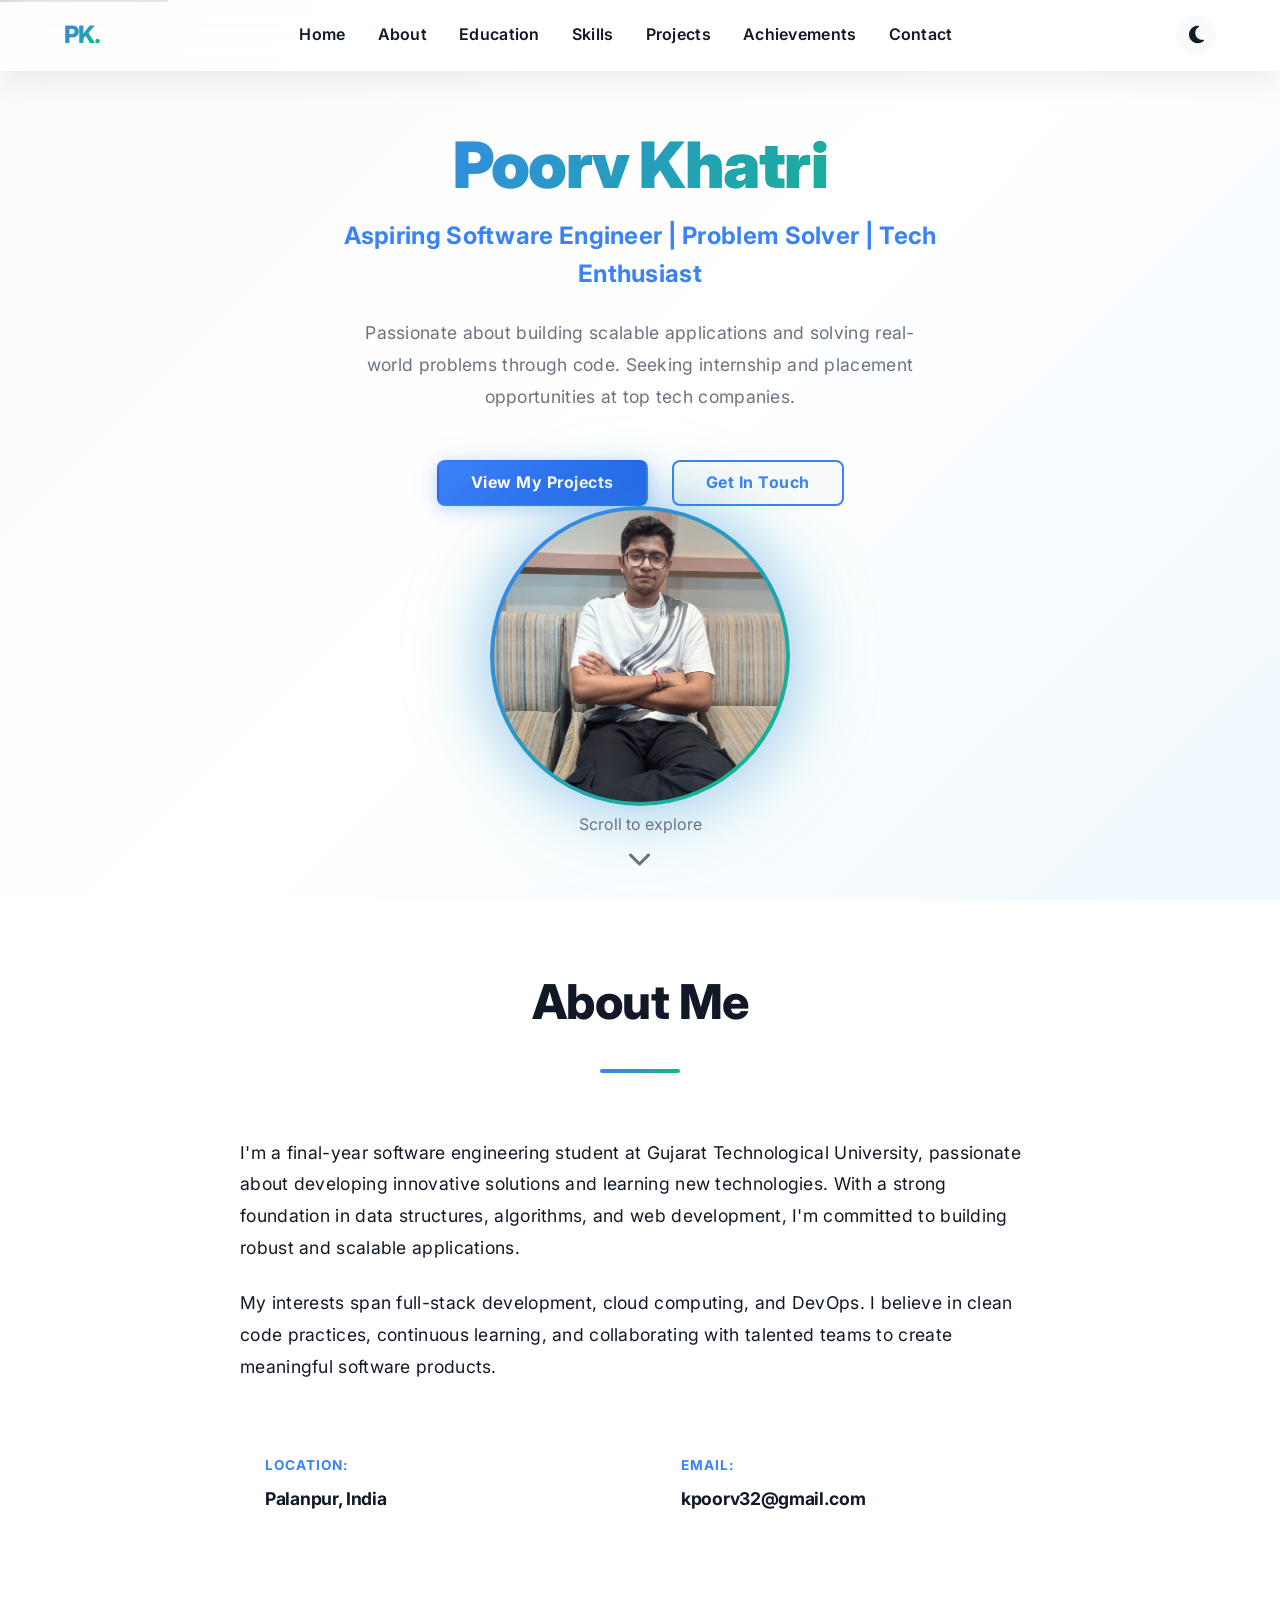
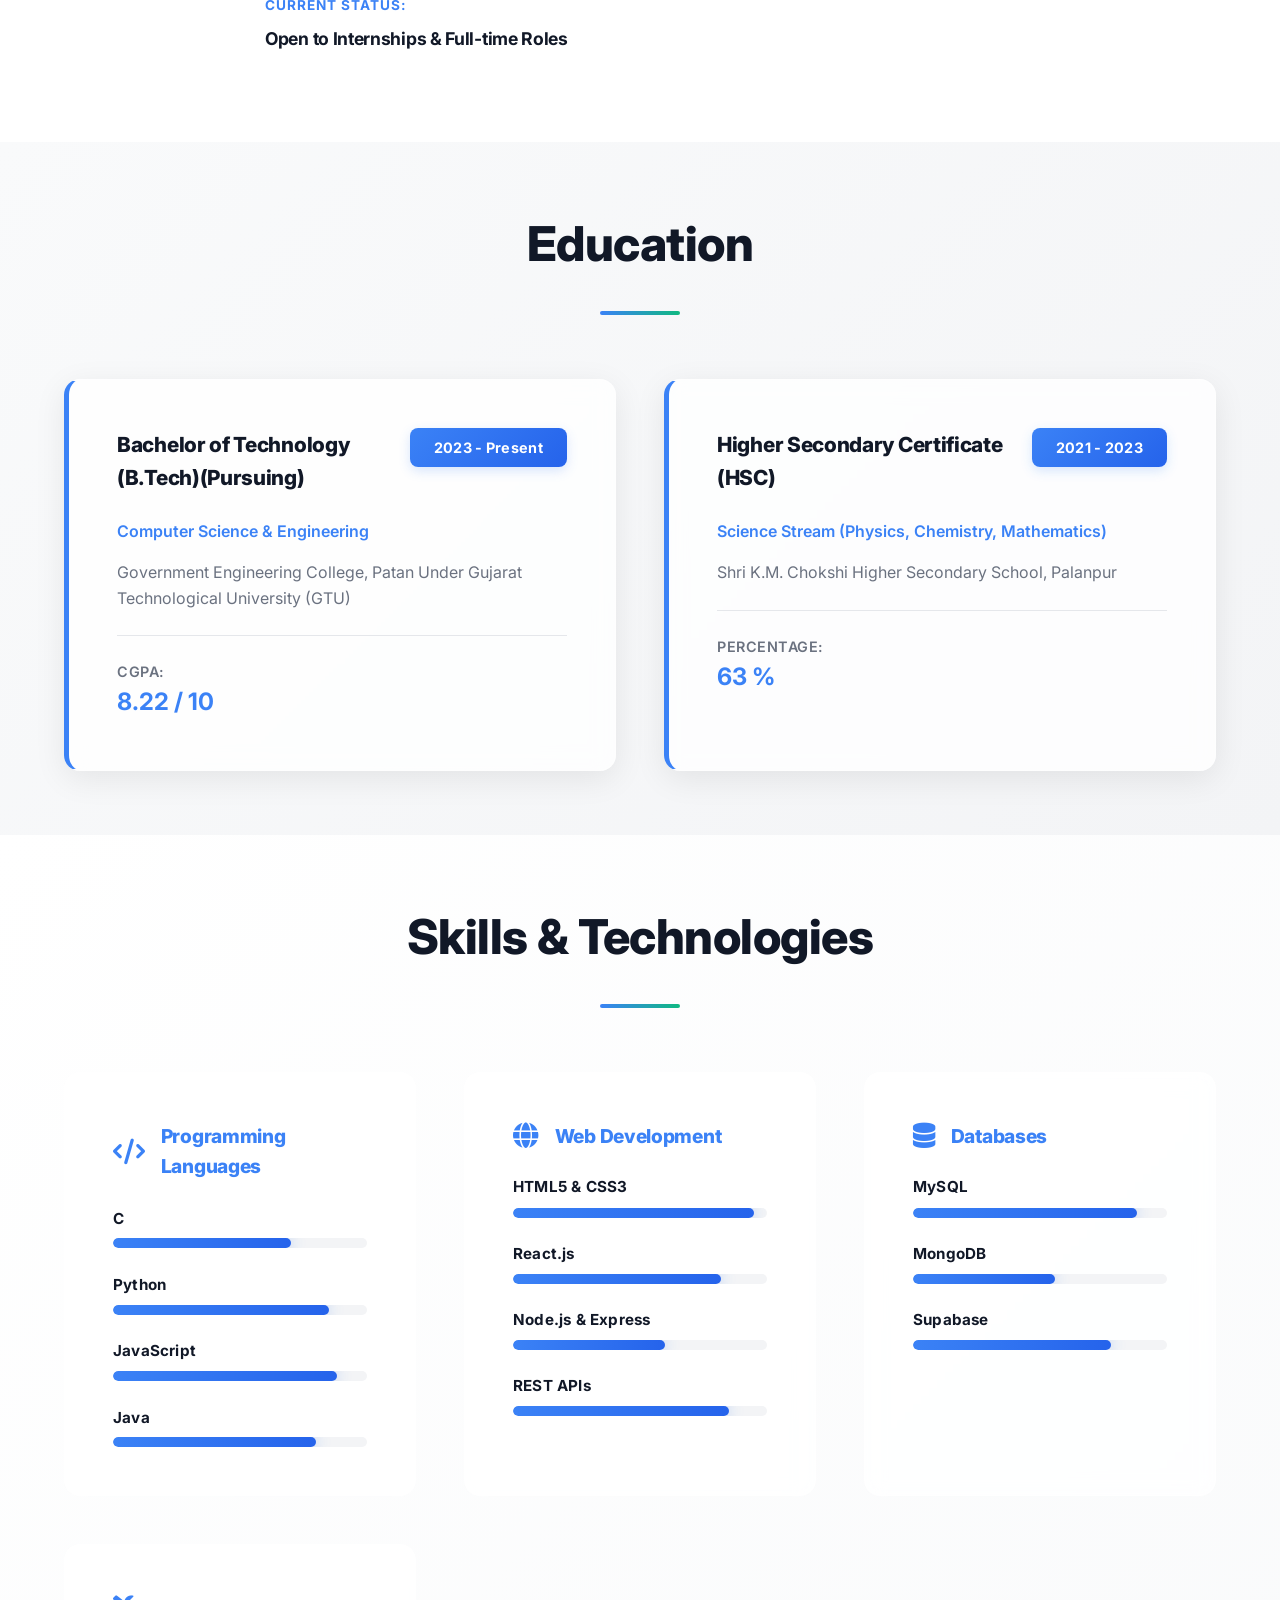
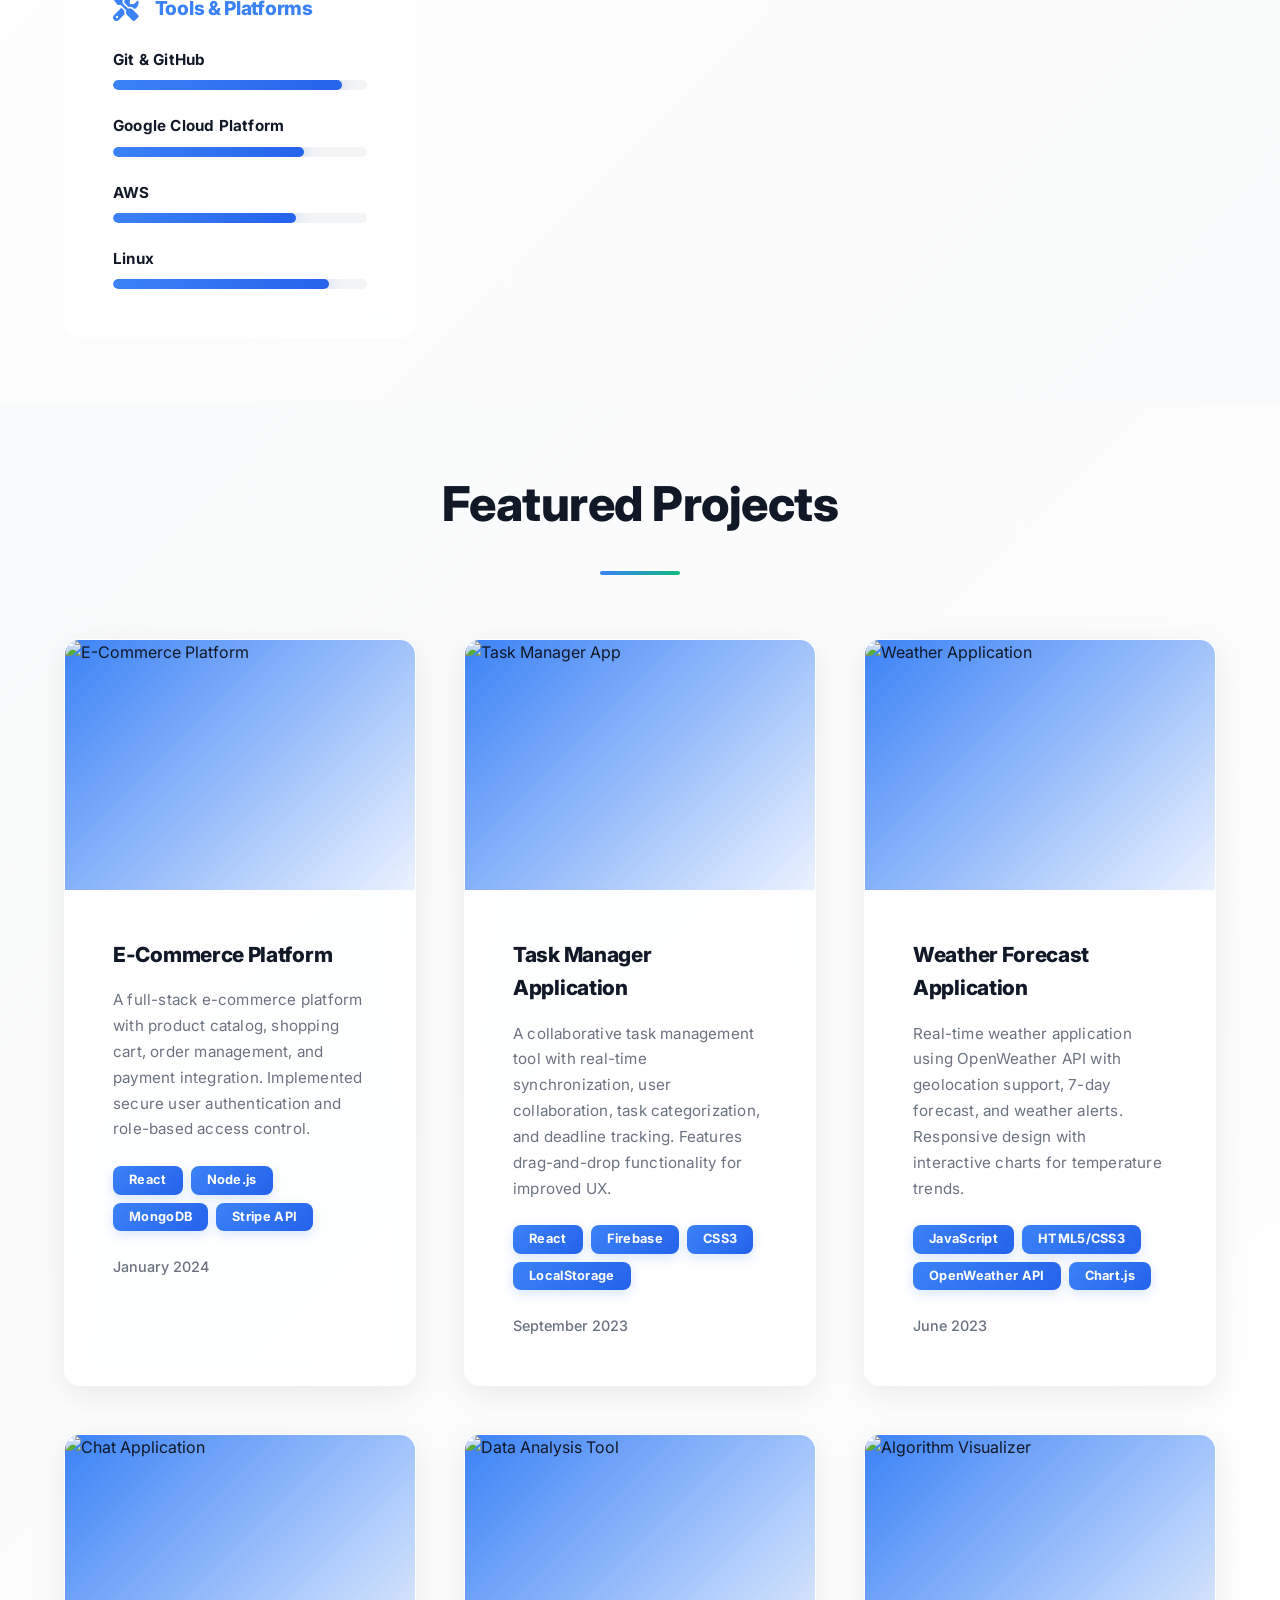
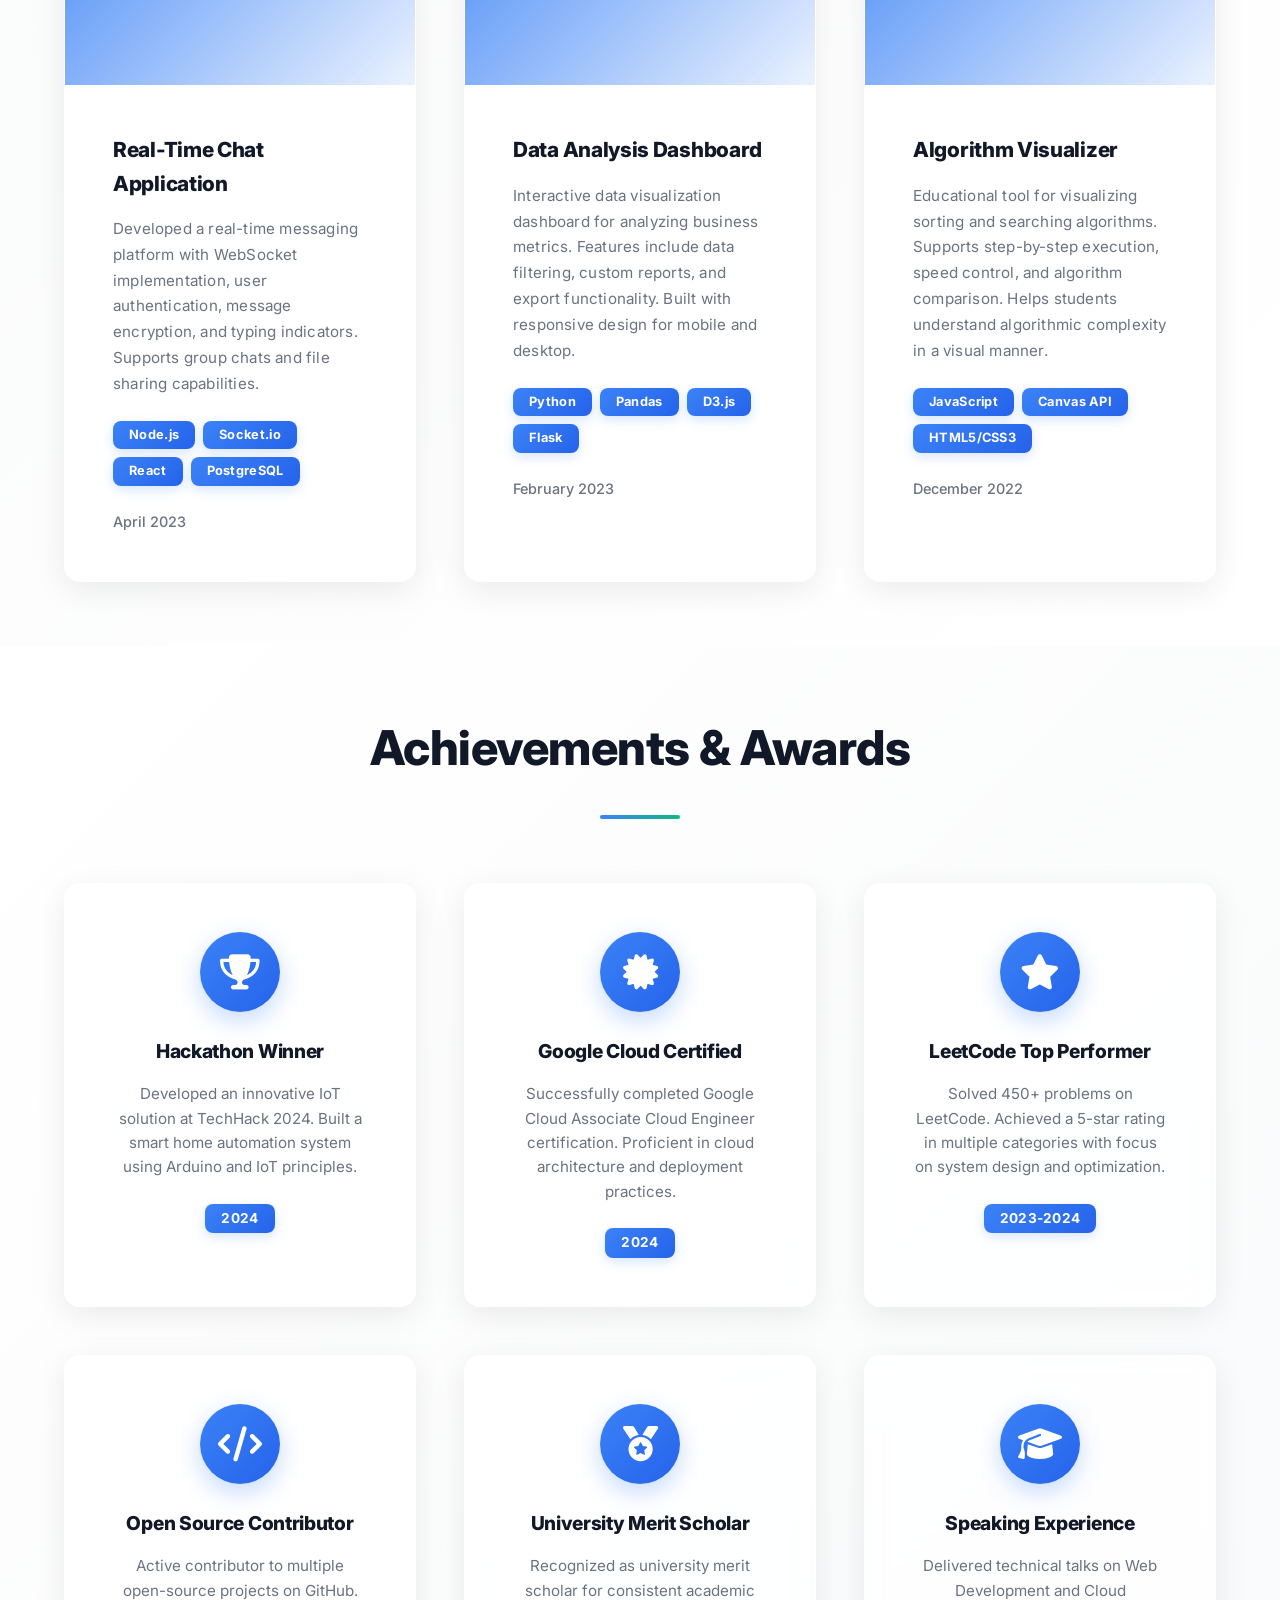
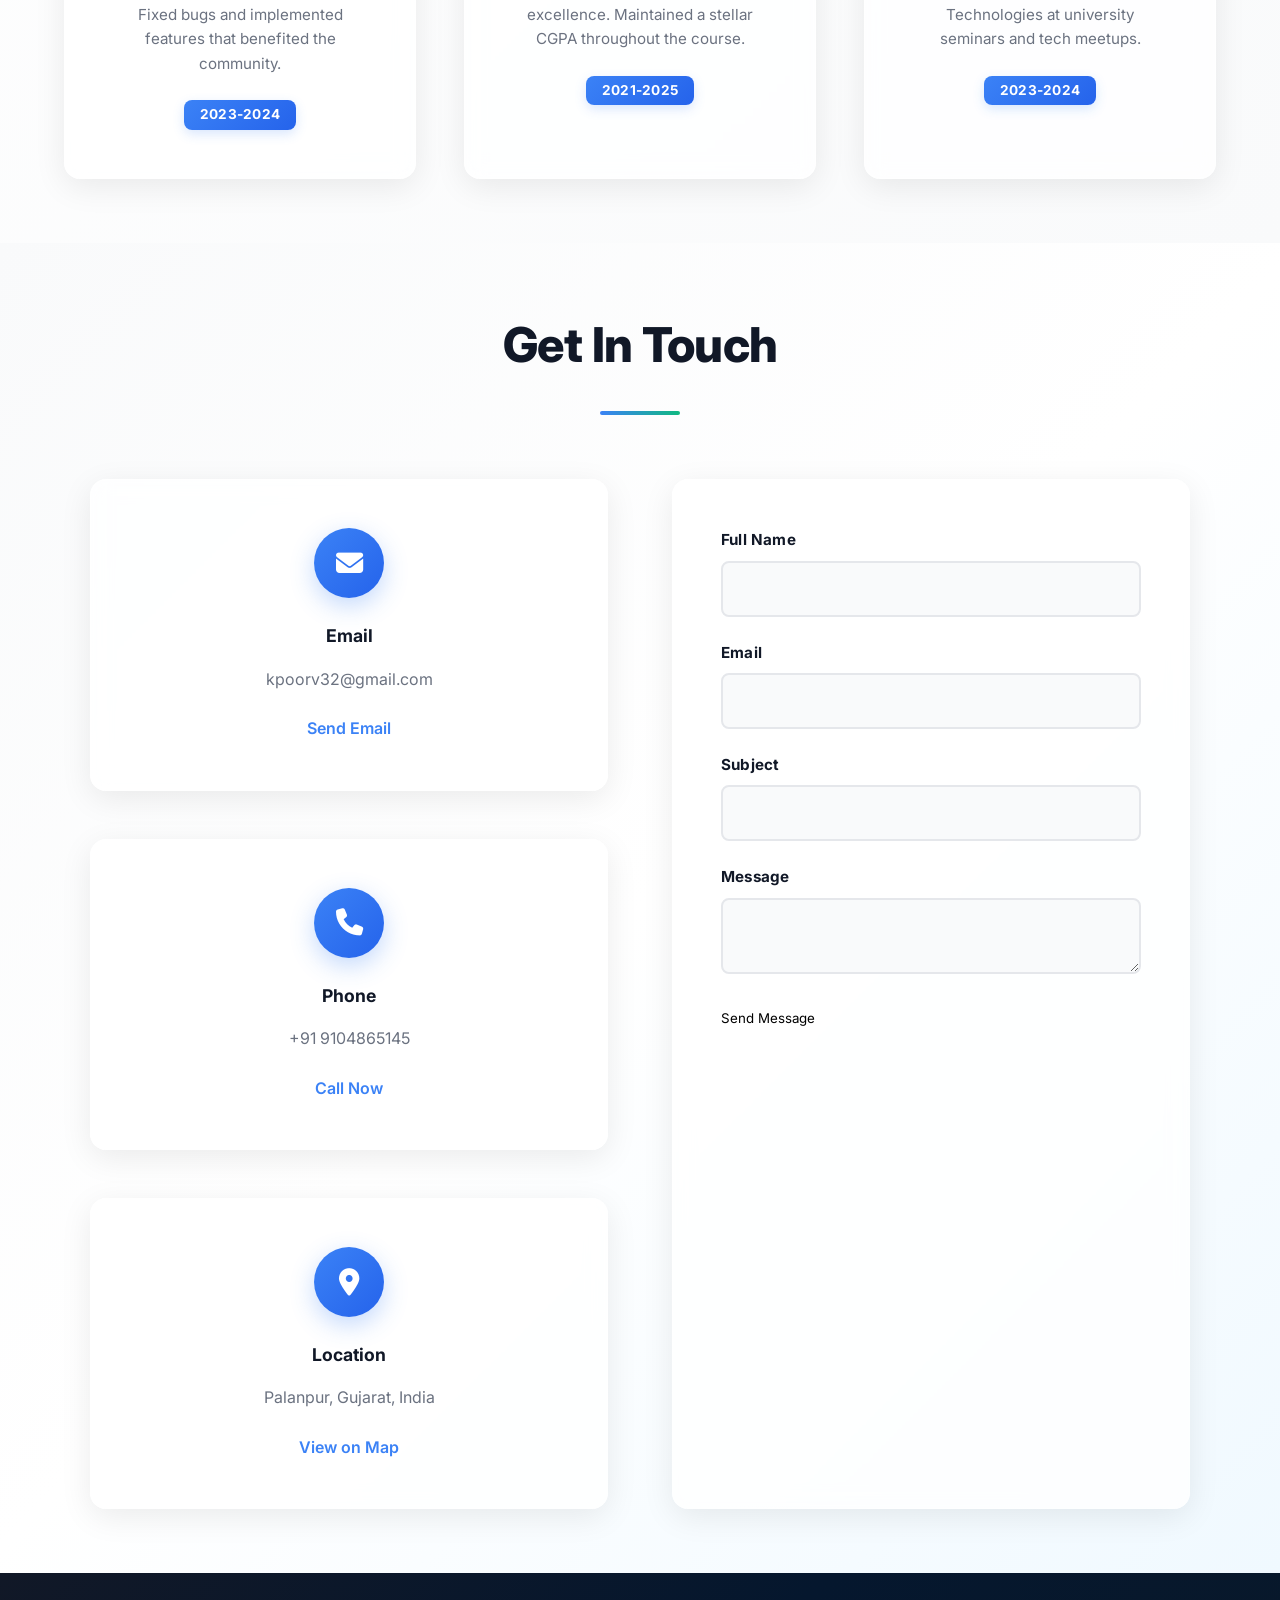
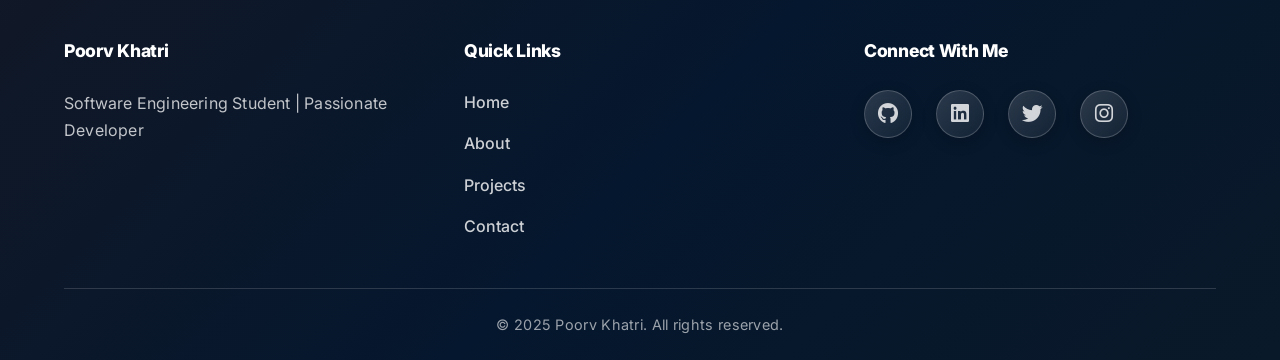
==== commit 2dff6c73: "Update index.html" ====
--- a/index.html
+++ b/index.html
@@ -623,28 +623,30 @@
                     </div>
                 </div>
 
-                <form class="contact-form" id="contact-form">
+                <form action="https://formspree.io/f/xojpkgre" method="POST" class="contact-form">
+
                     <div class="form-group">
-                        <label for="name">Full Name</label>
-                        <input type="text" id="name" name="name" required placeholder="Your Name">
+                        <label>Full Name</label>
+                        <input type="text" name="name" required>
                     </div>
 
                     <div class="form-group">
-                        <label for="email">Email Address</label>
-                        <input type="email" id="email" name="email" required placeholder="your.email@example.com">
+                        <label>Email</label>
+                        <input type="email" name="email" required>
                     </div>
 
                     <div class="form-group">
-                        <label for="subject">Subject</label>
-                        <input type="text" id="subject" name="subject" required placeholder="What's this about?">
+                        <label>Subject</label>
+                        <input type="text" name="subject" required>
                     </div>
 
                     <div class="form-group">
-                        <label for="message">Message</label>
-                        <textarea id="message" name="message" rows="6" required placeholder="Your message here..."></textarea>
-                    </div>
-
-                    <button type="submit" class="btn btn-primary">Send Message</button>
+                    <label>Message</label>
+                    <textarea name="message" required></textarea>
+                    </div>
+
+                    <button type="submit">Send Message</button>
+
                 </form>
             </div>
         </div>
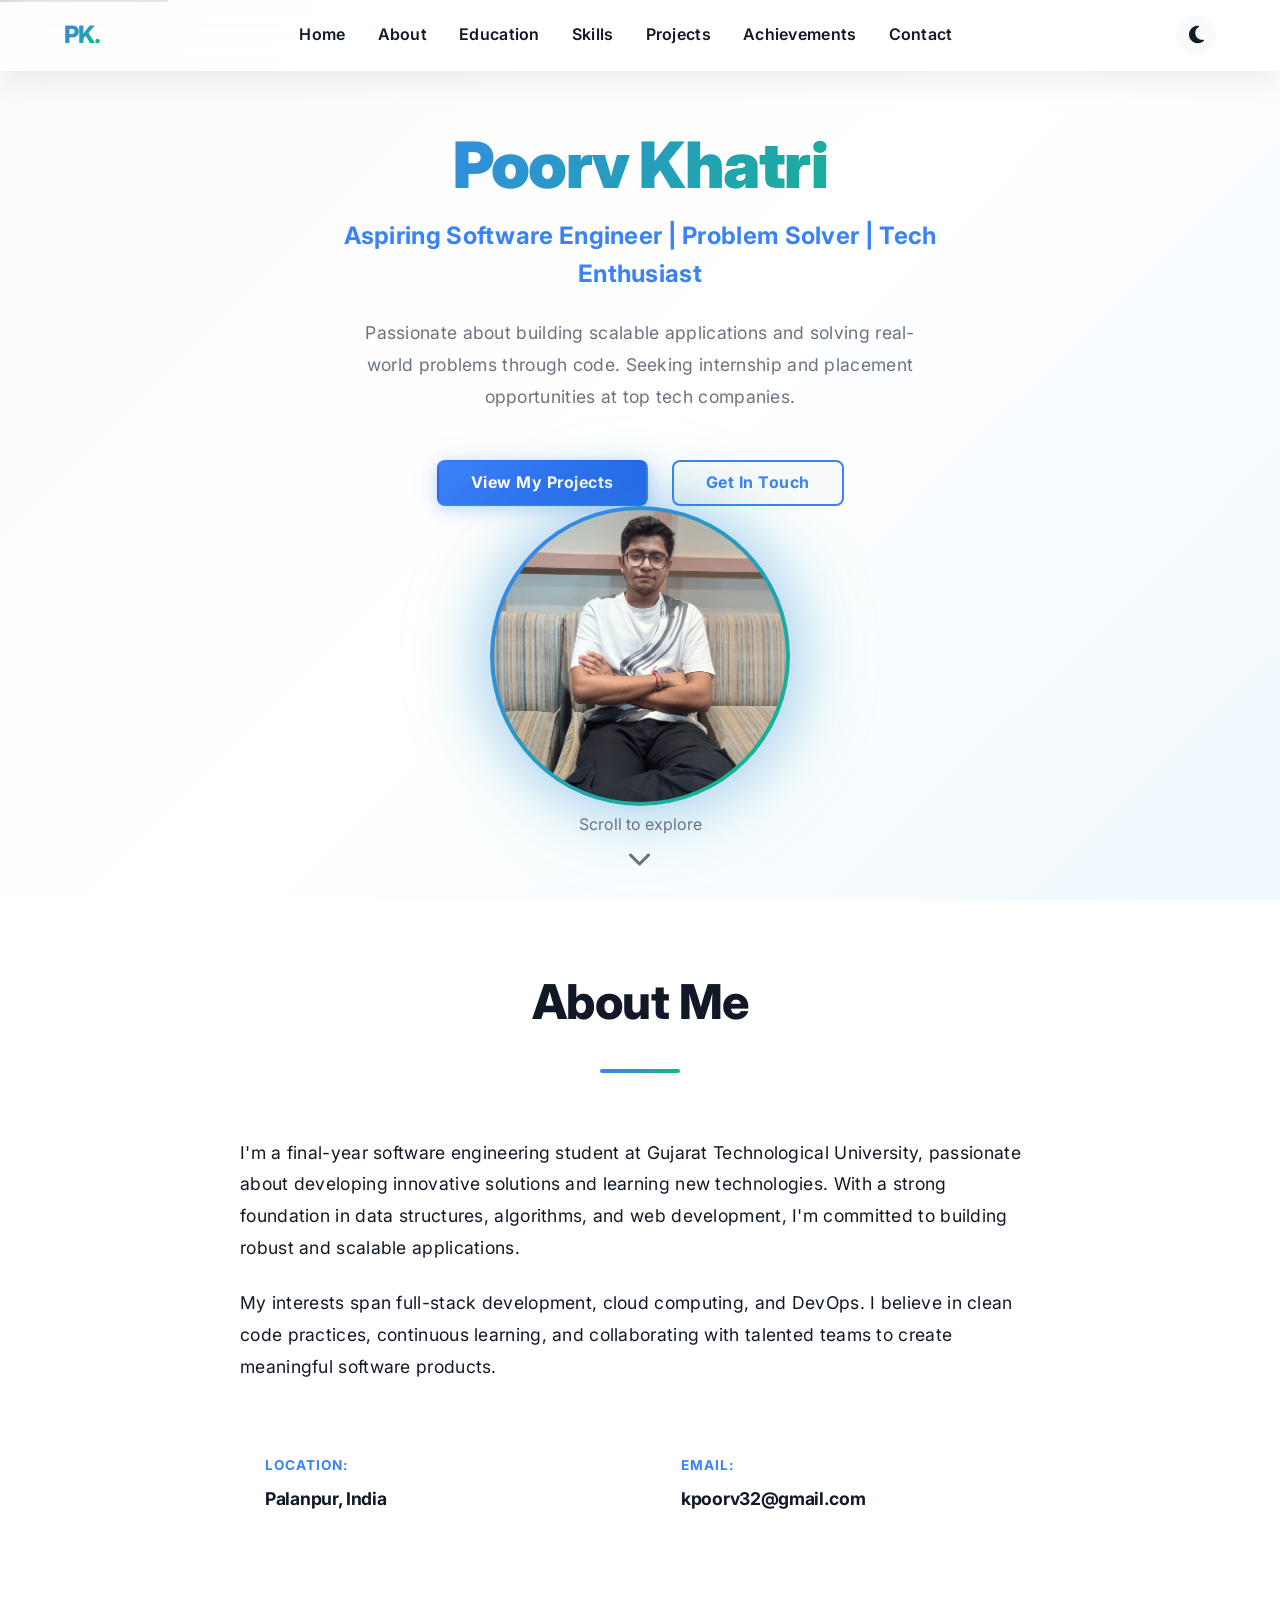
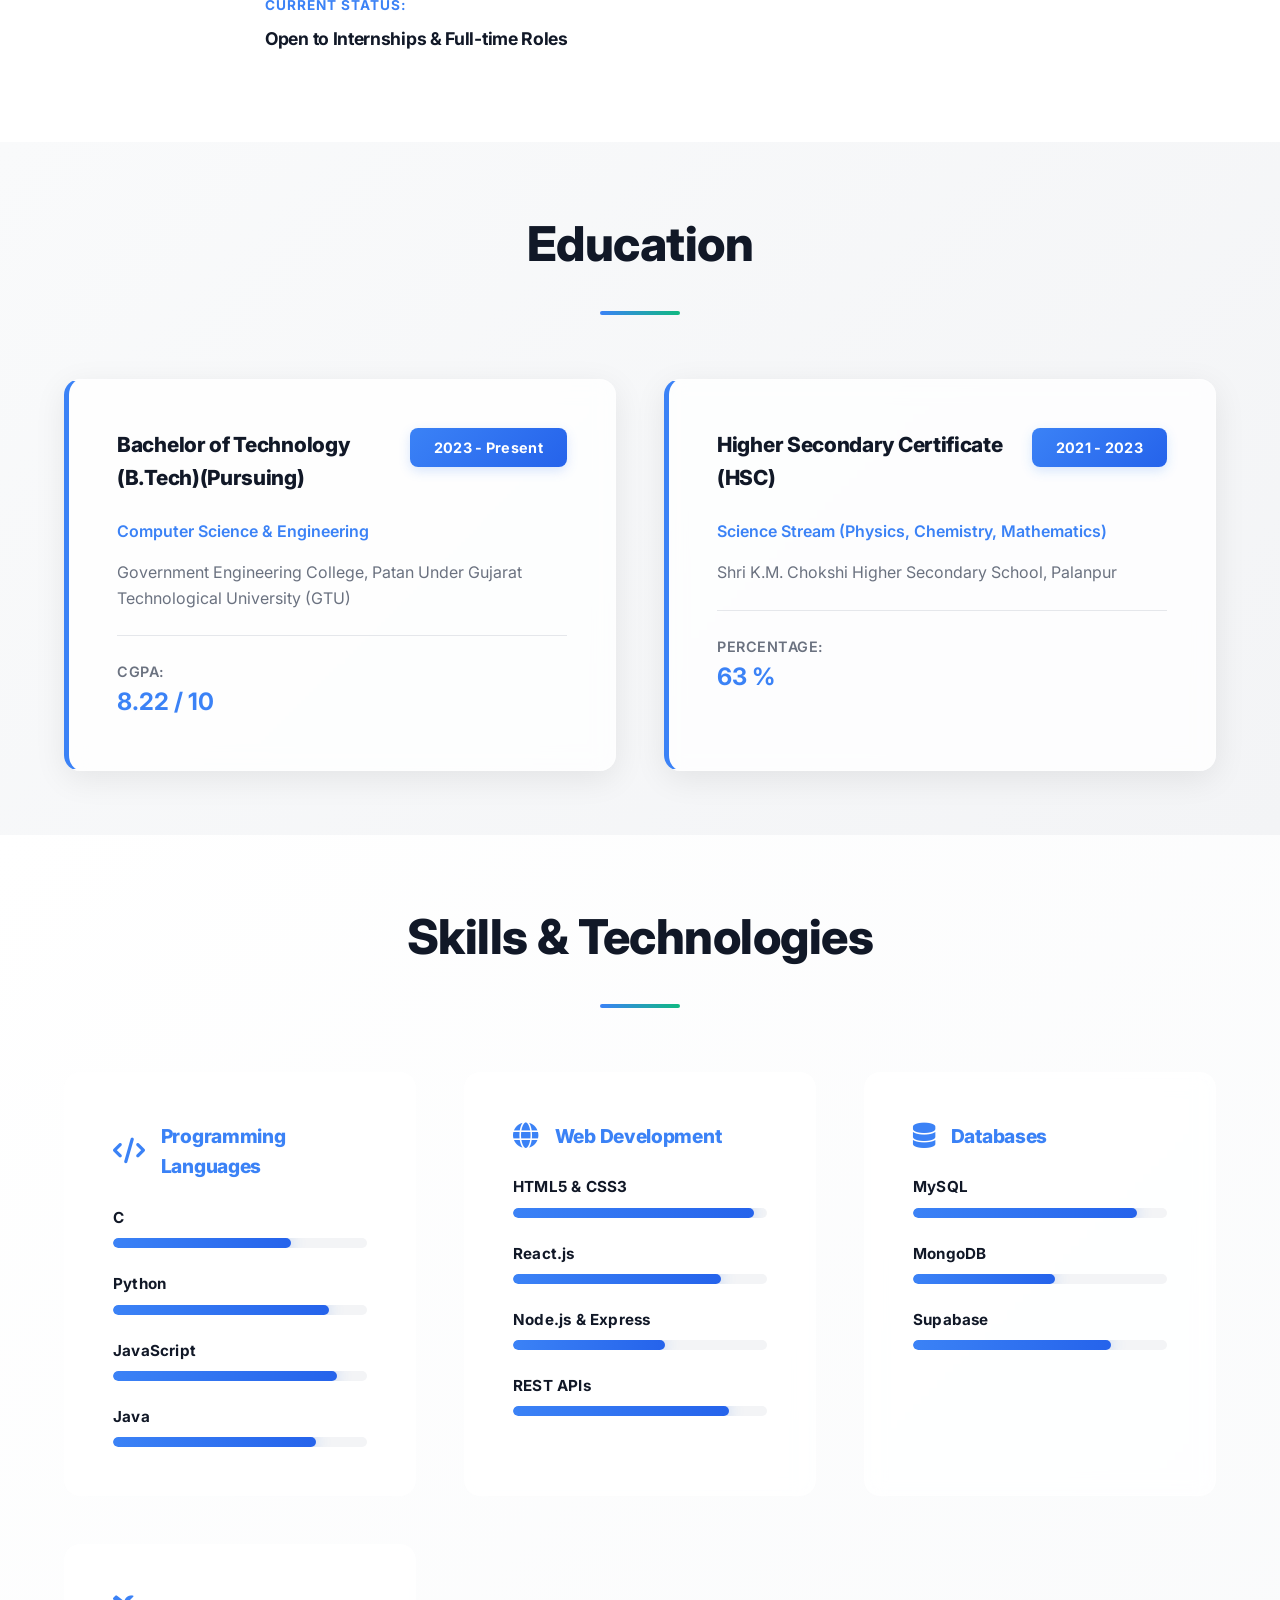
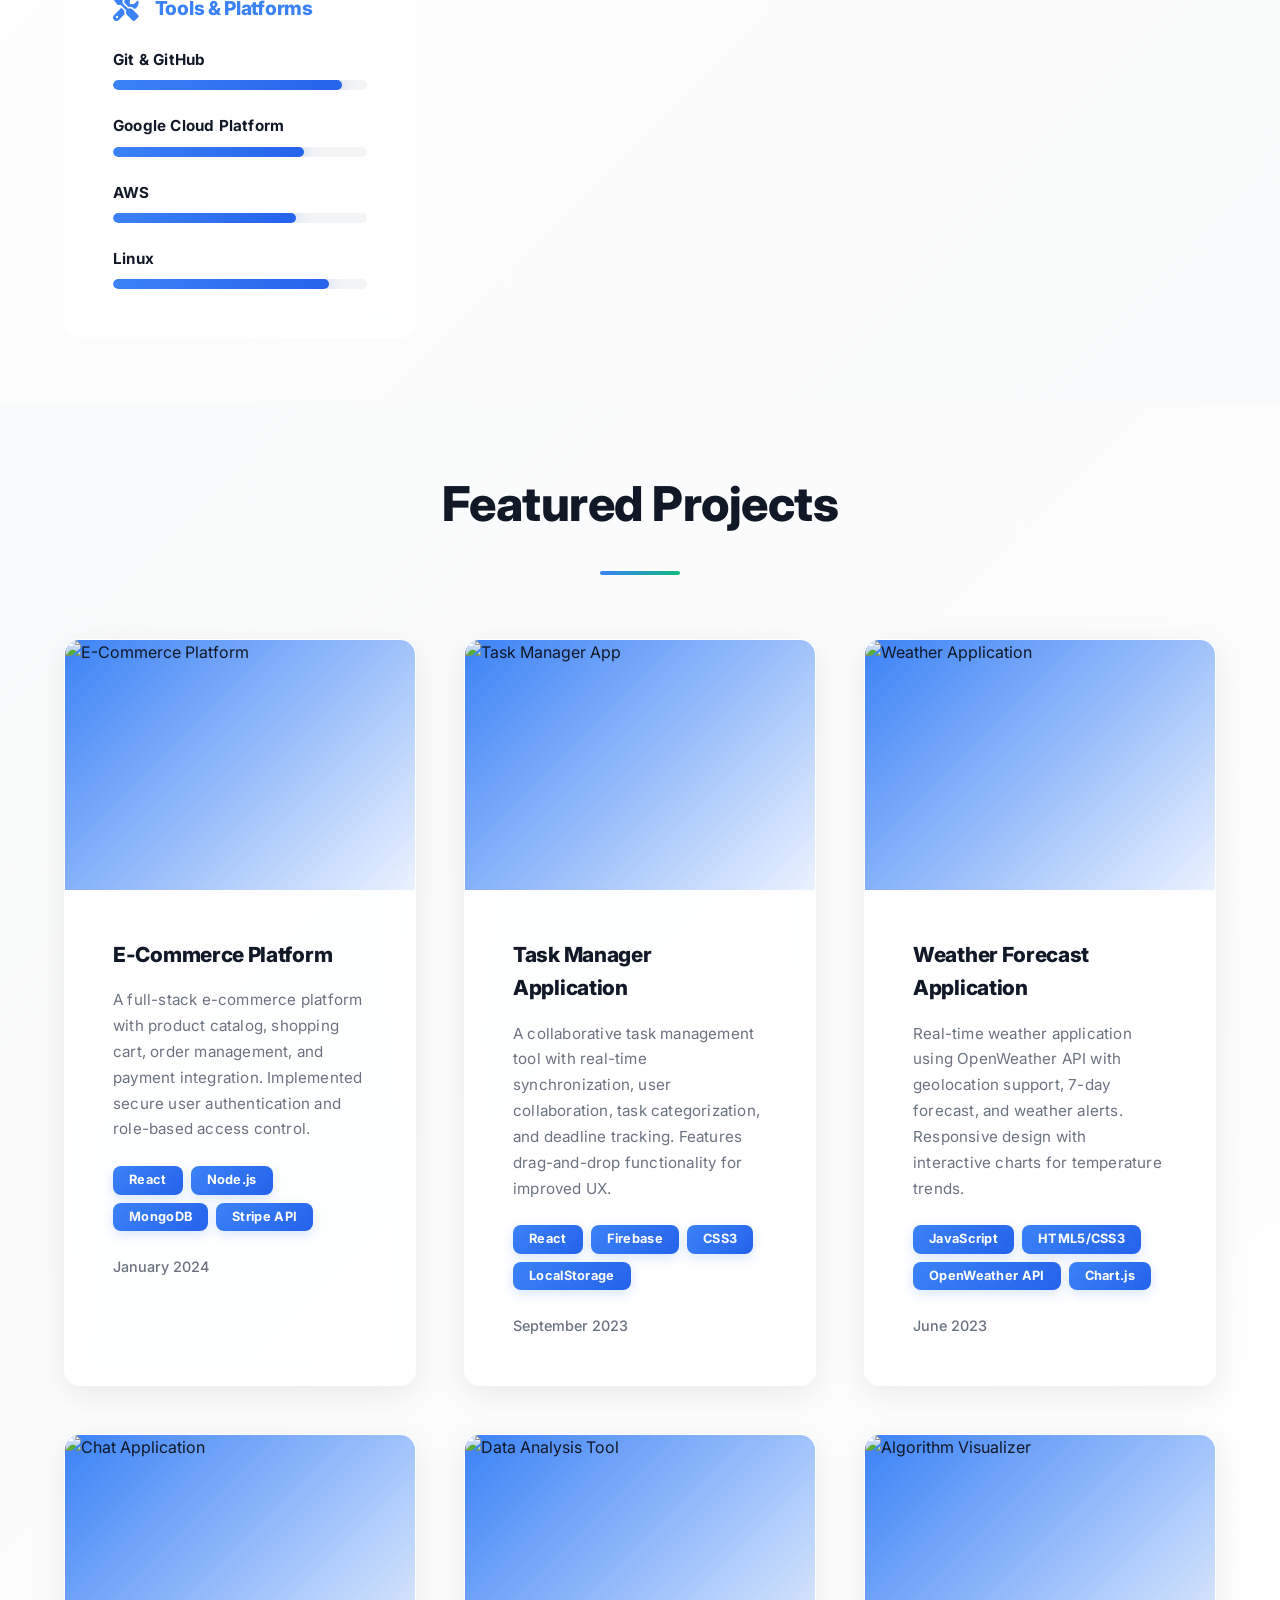
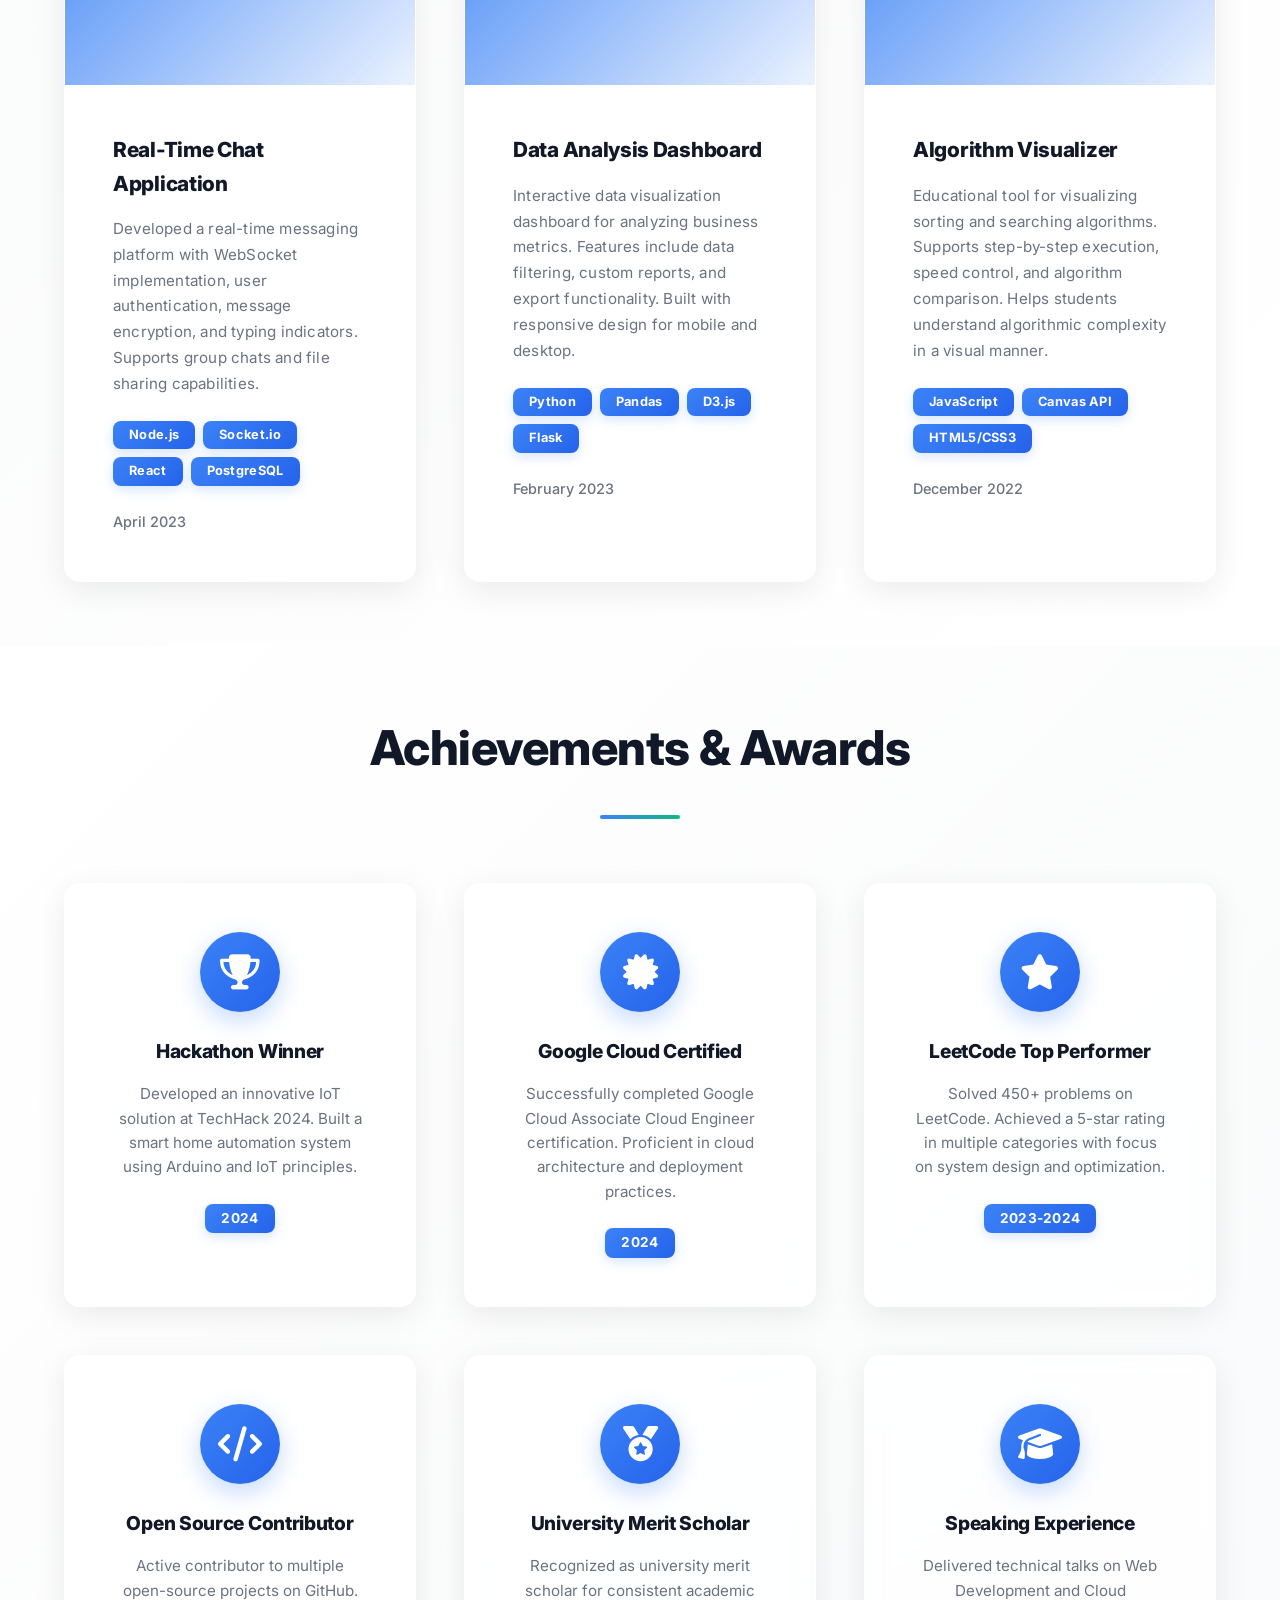
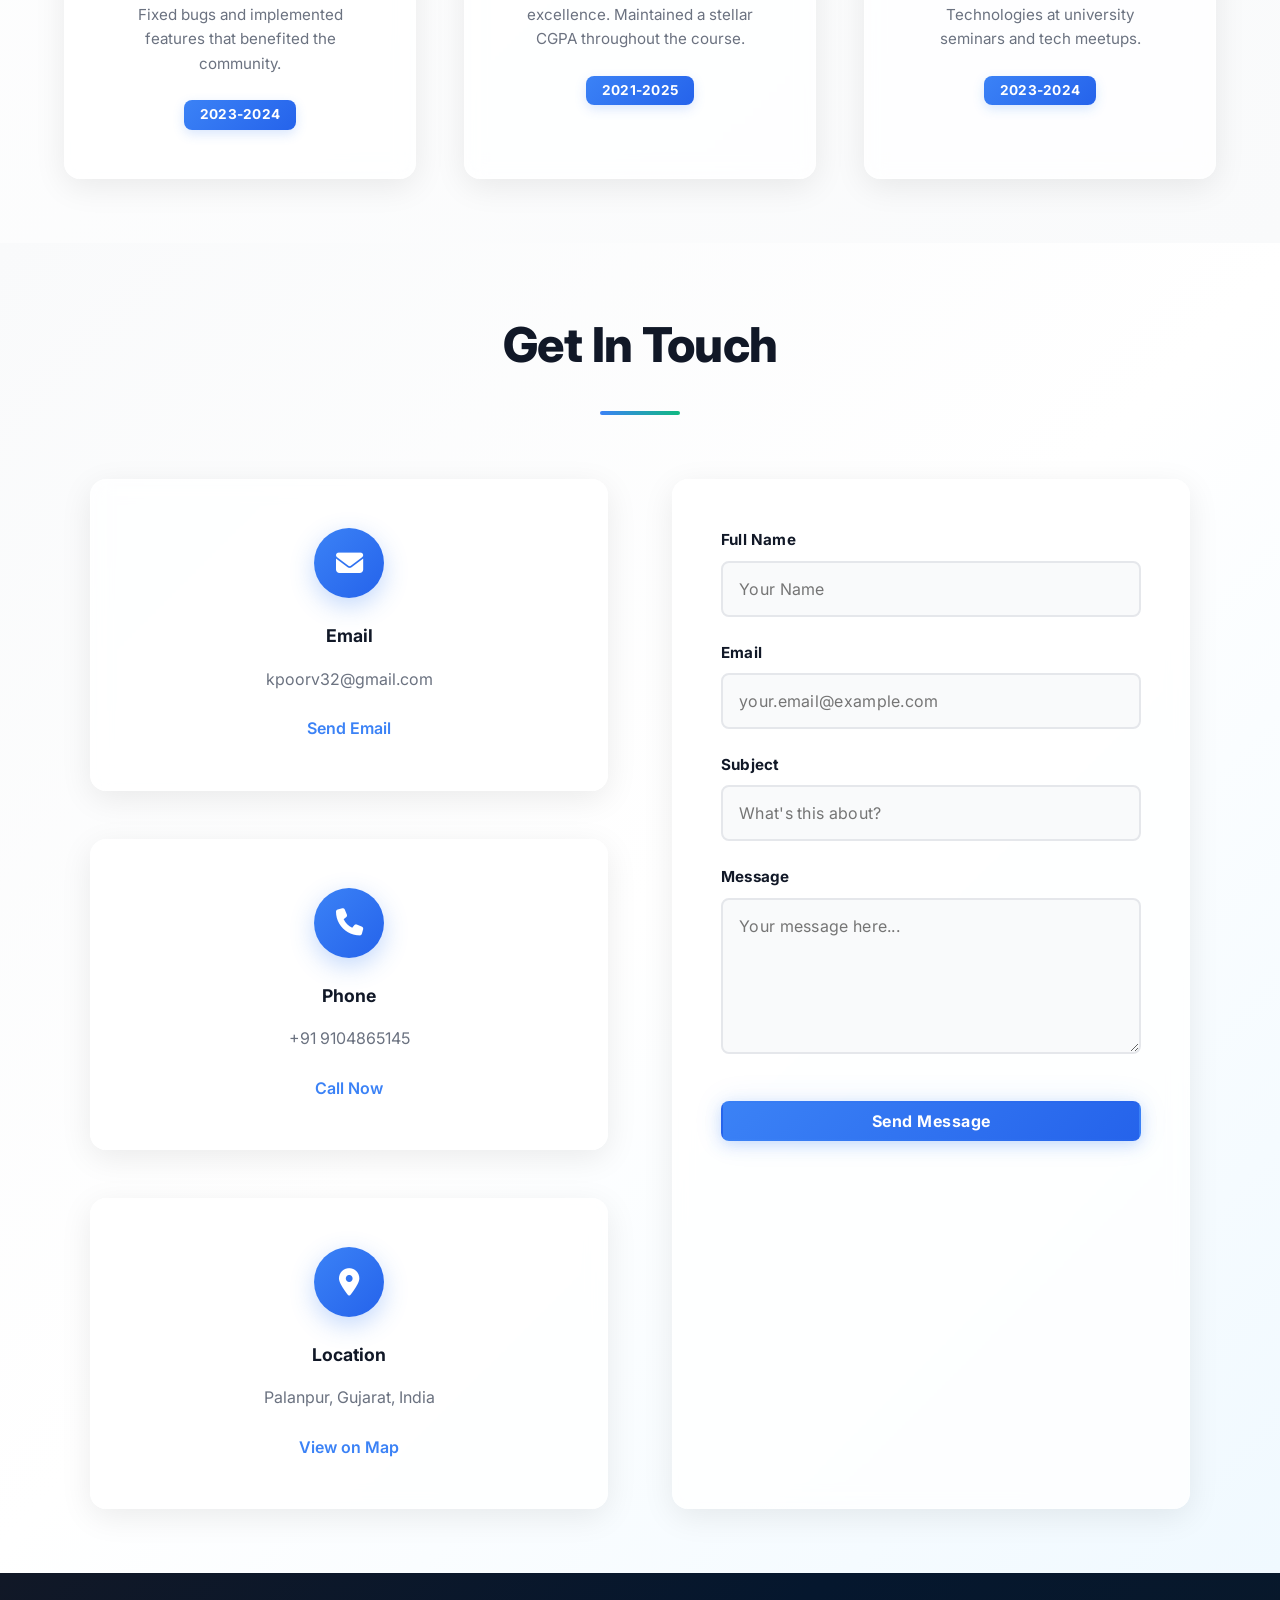
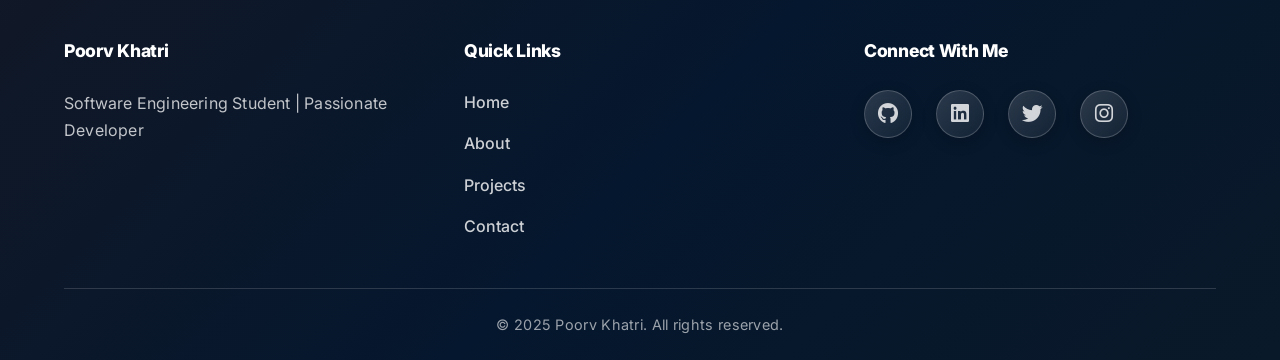
==== commit 70d3b2ee: "Update print statement from 'Hello' to 'Goodbye'" ====
--- a/index.html
+++ b/index.html
@@ -627,25 +627,25 @@
 
                     <div class="form-group">
                         <label>Full Name</label>
-                        <input type="text" name="name" required>
+                        <input type="text" id="name" name="name" required placeholder="Your Name">
                     </div>
 
                     <div class="form-group">
                         <label>Email</label>
-                        <input type="email" name="email" required>
+                        <input type="email" id="email" name="email" required placeholder="your.email@example.com">
                     </div>
 
                     <div class="form-group">
                         <label>Subject</label>
-                        <input type="text" name="subject" required>
+                        <input type="text" id="subject" name="subject" required placeholder="What's this about?">
                     </div>
 
                     <div class="form-group">
-                    <label>Message</label>
-                    <textarea name="message" required></textarea>
-                    </div>
-
-                    <button type="submit">Send Message</button>
+                        <label>Message</label>
+                        <textarea id="message" name="message" rows="6" required placeholder="Your message here..."></textarea>
+                    </div>
+
+                    <button type="submit" class="btn btn-primary">Send Message</button>
 
                 </form>
             </div>
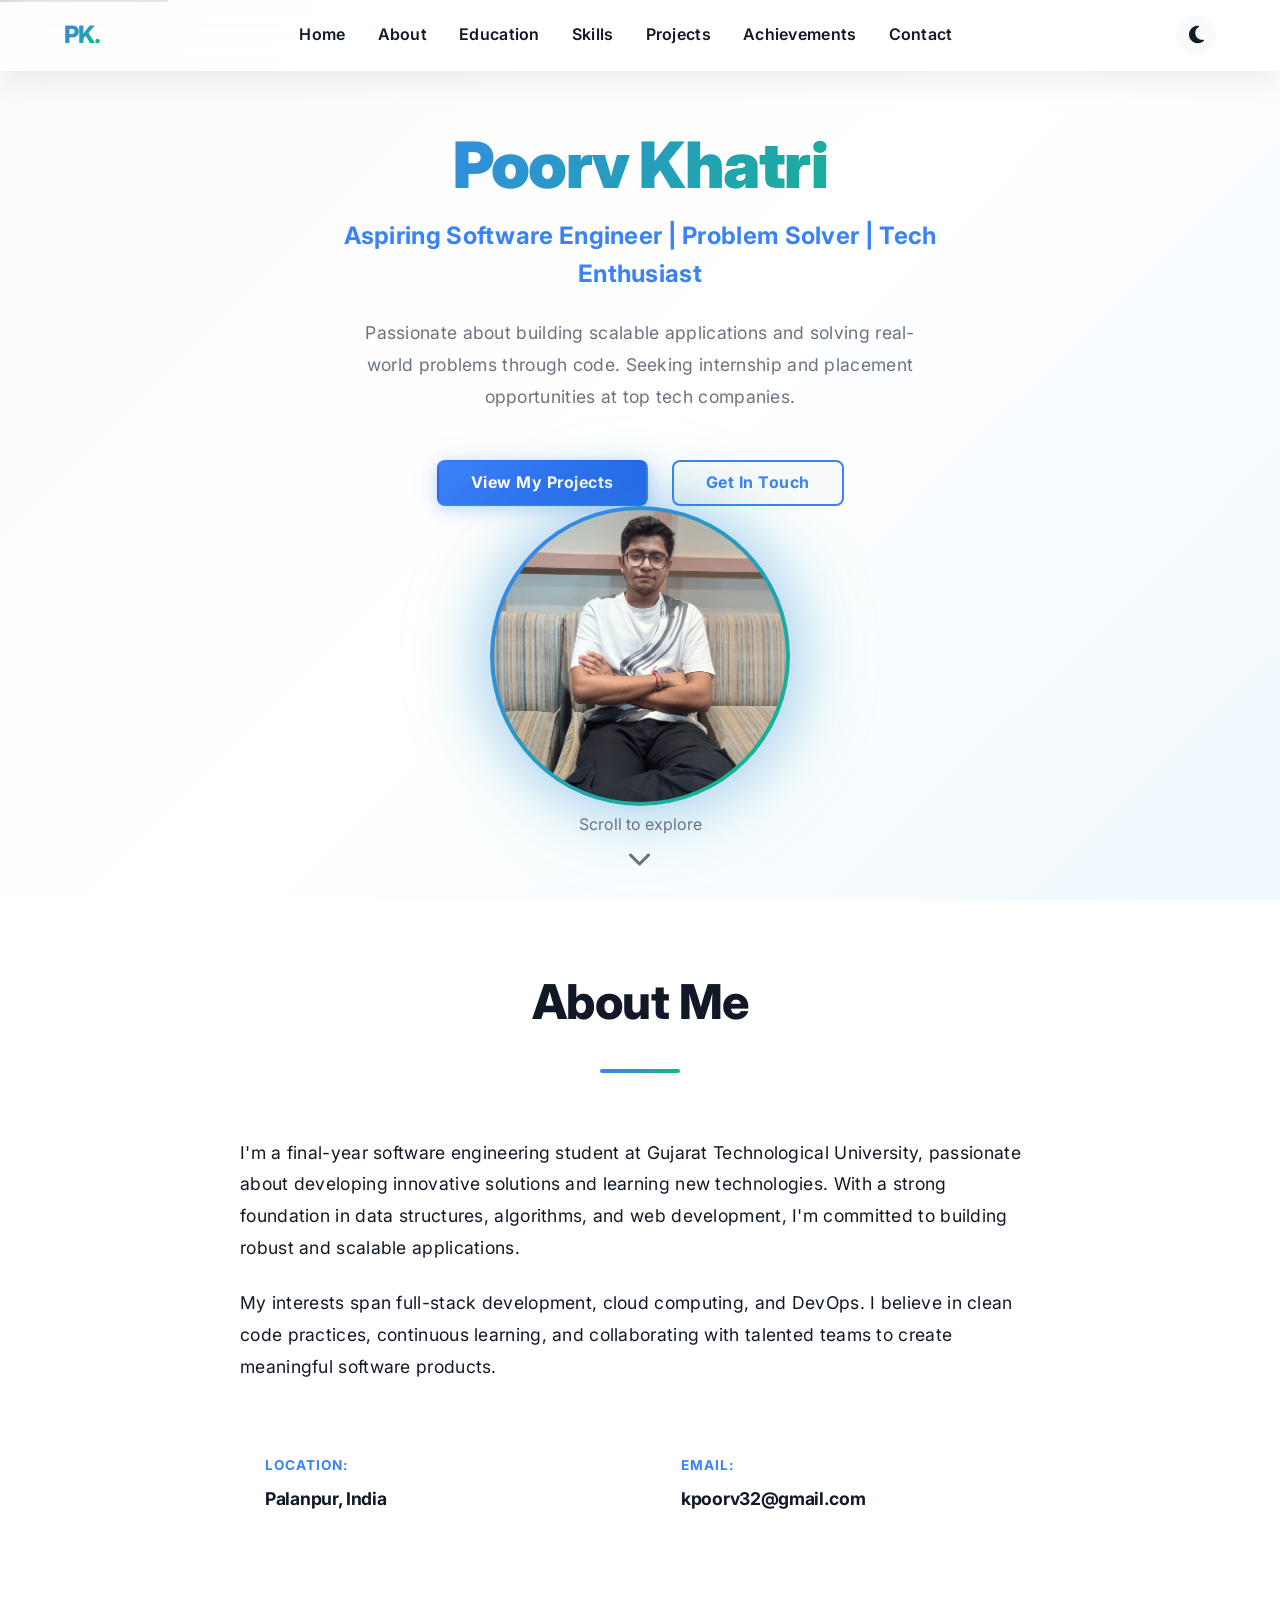
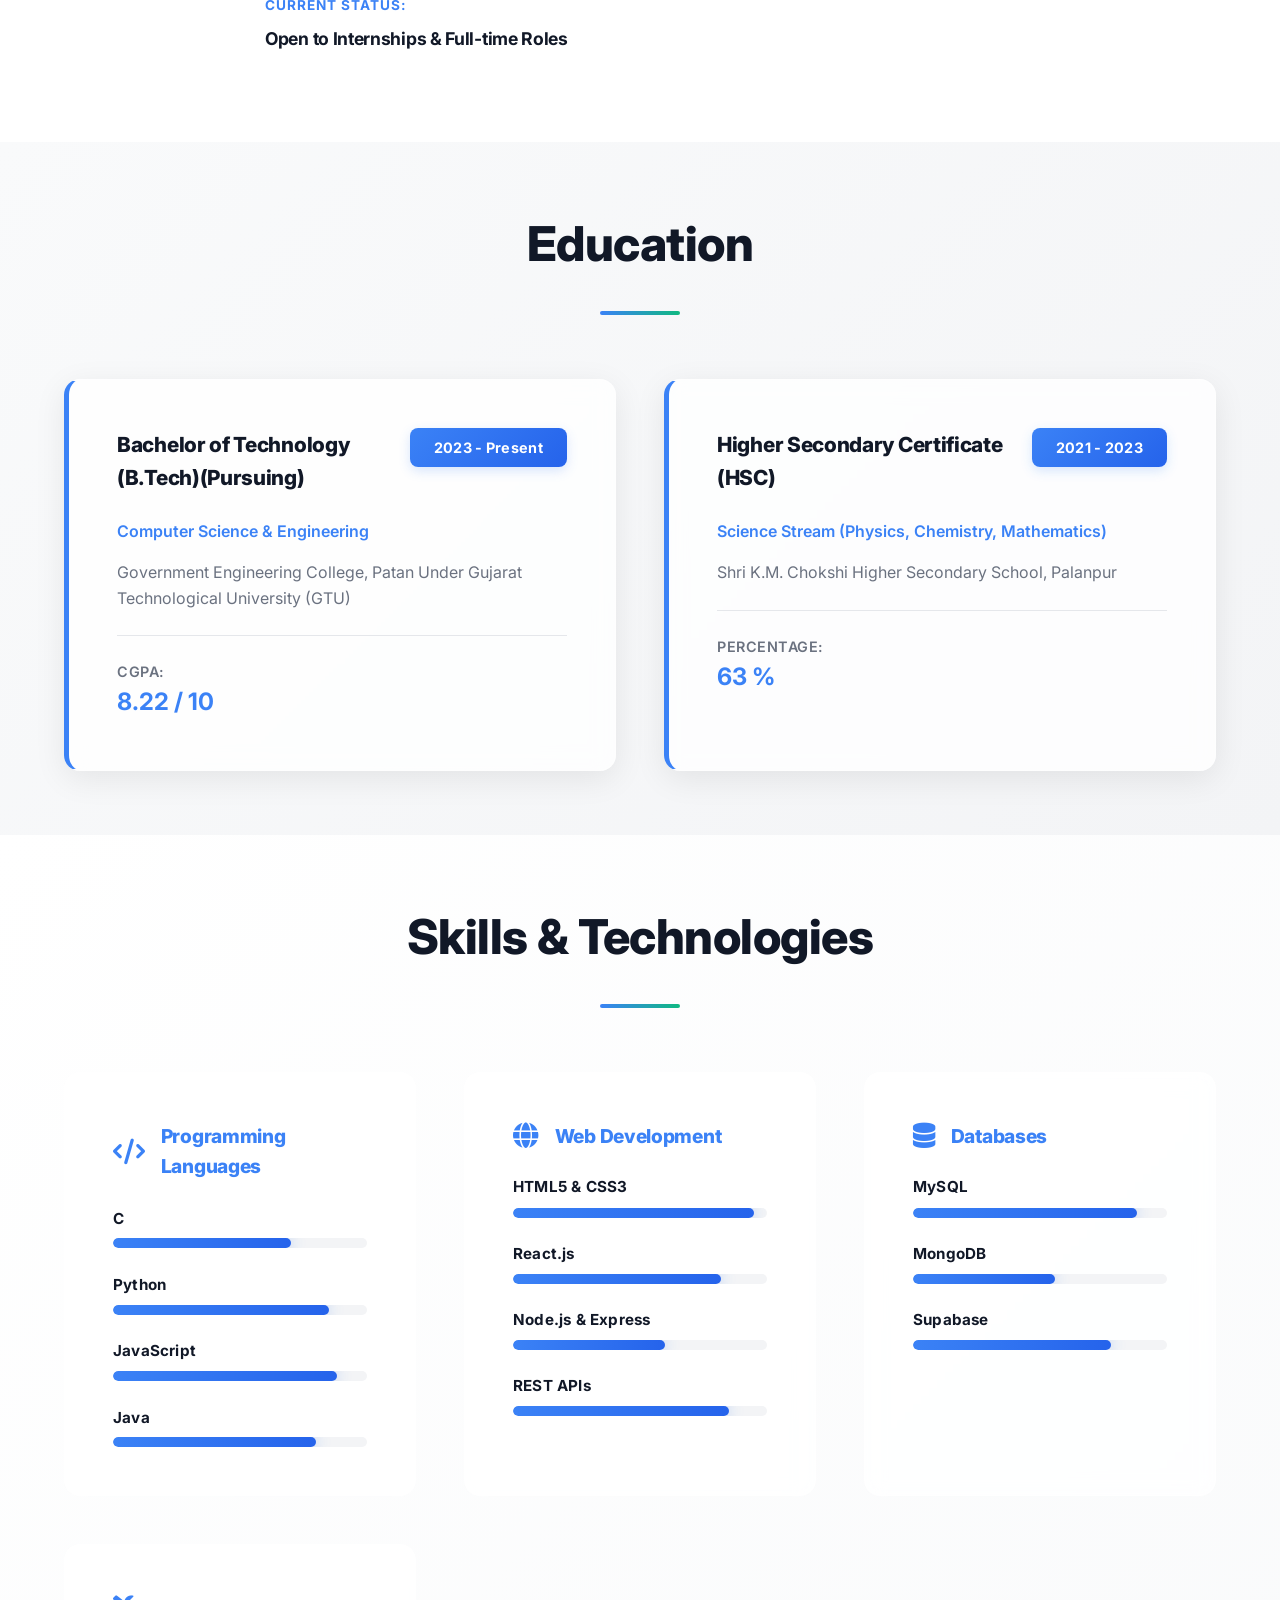
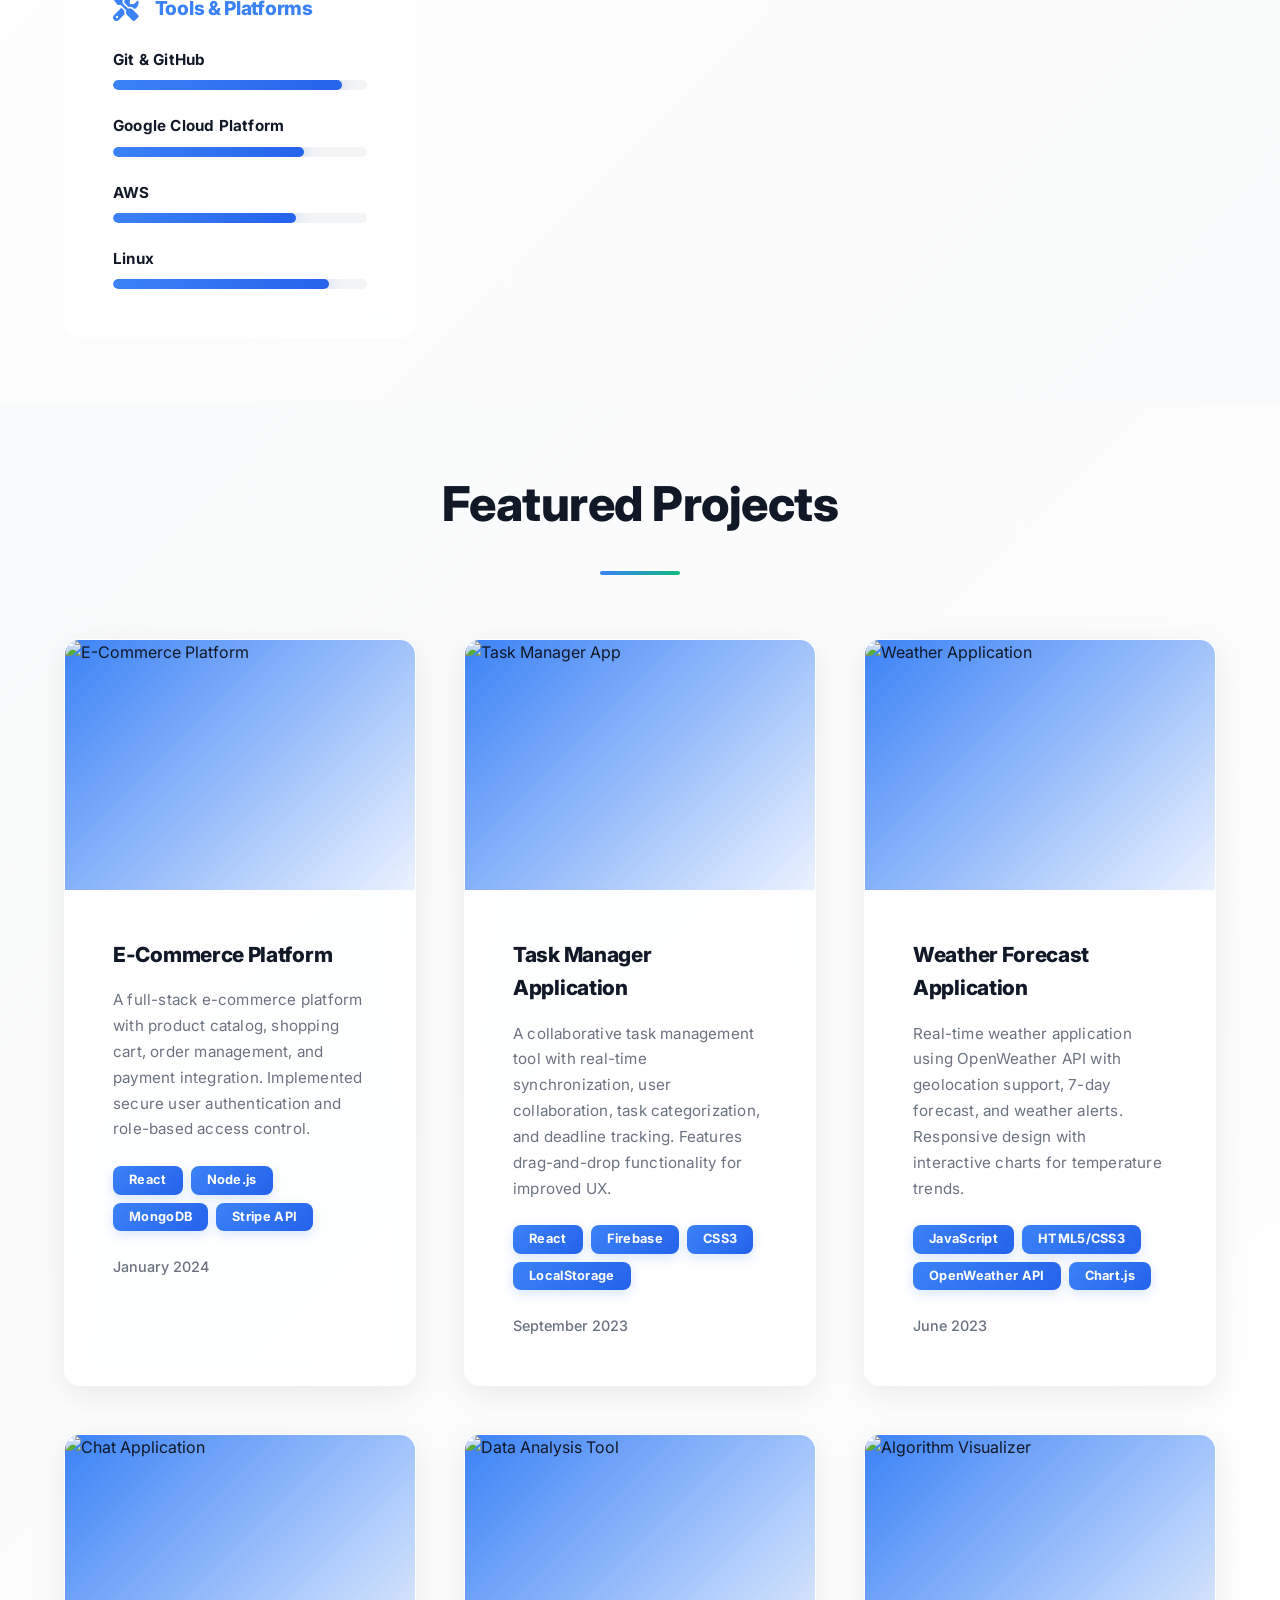
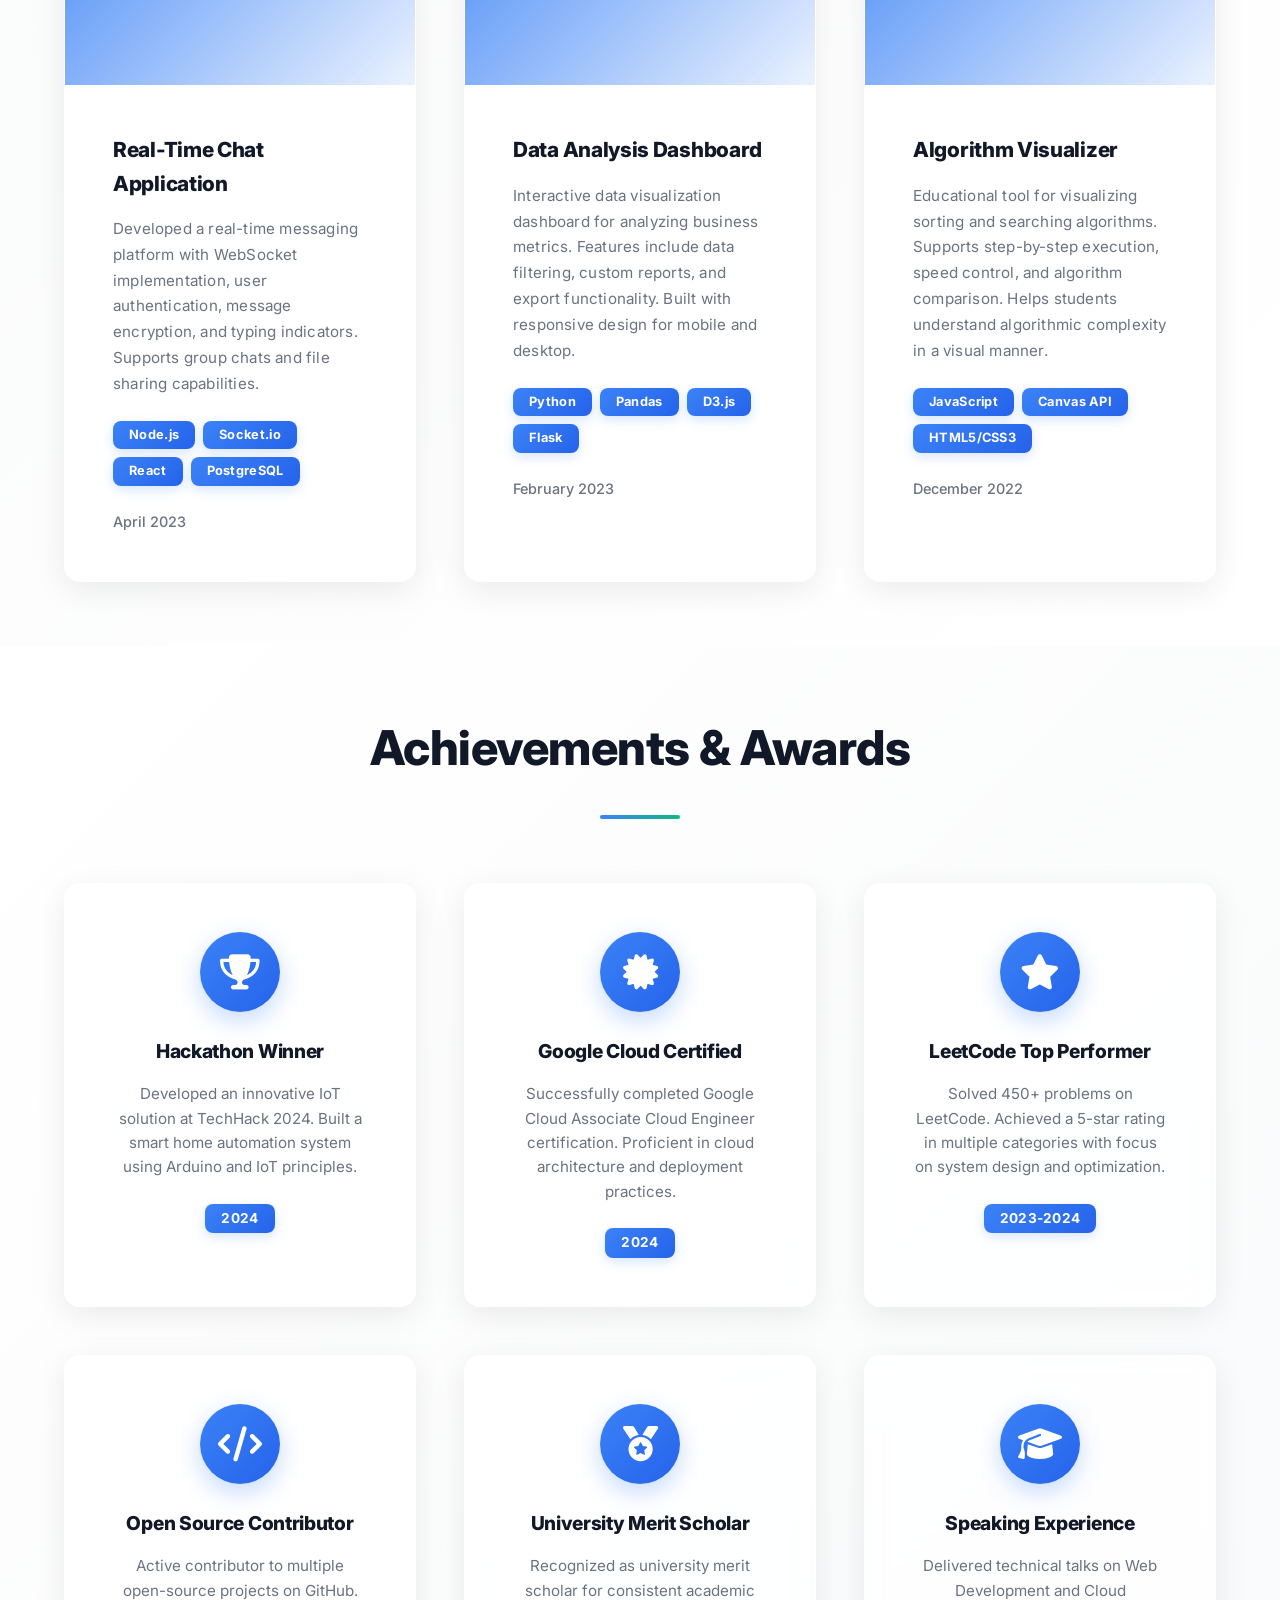
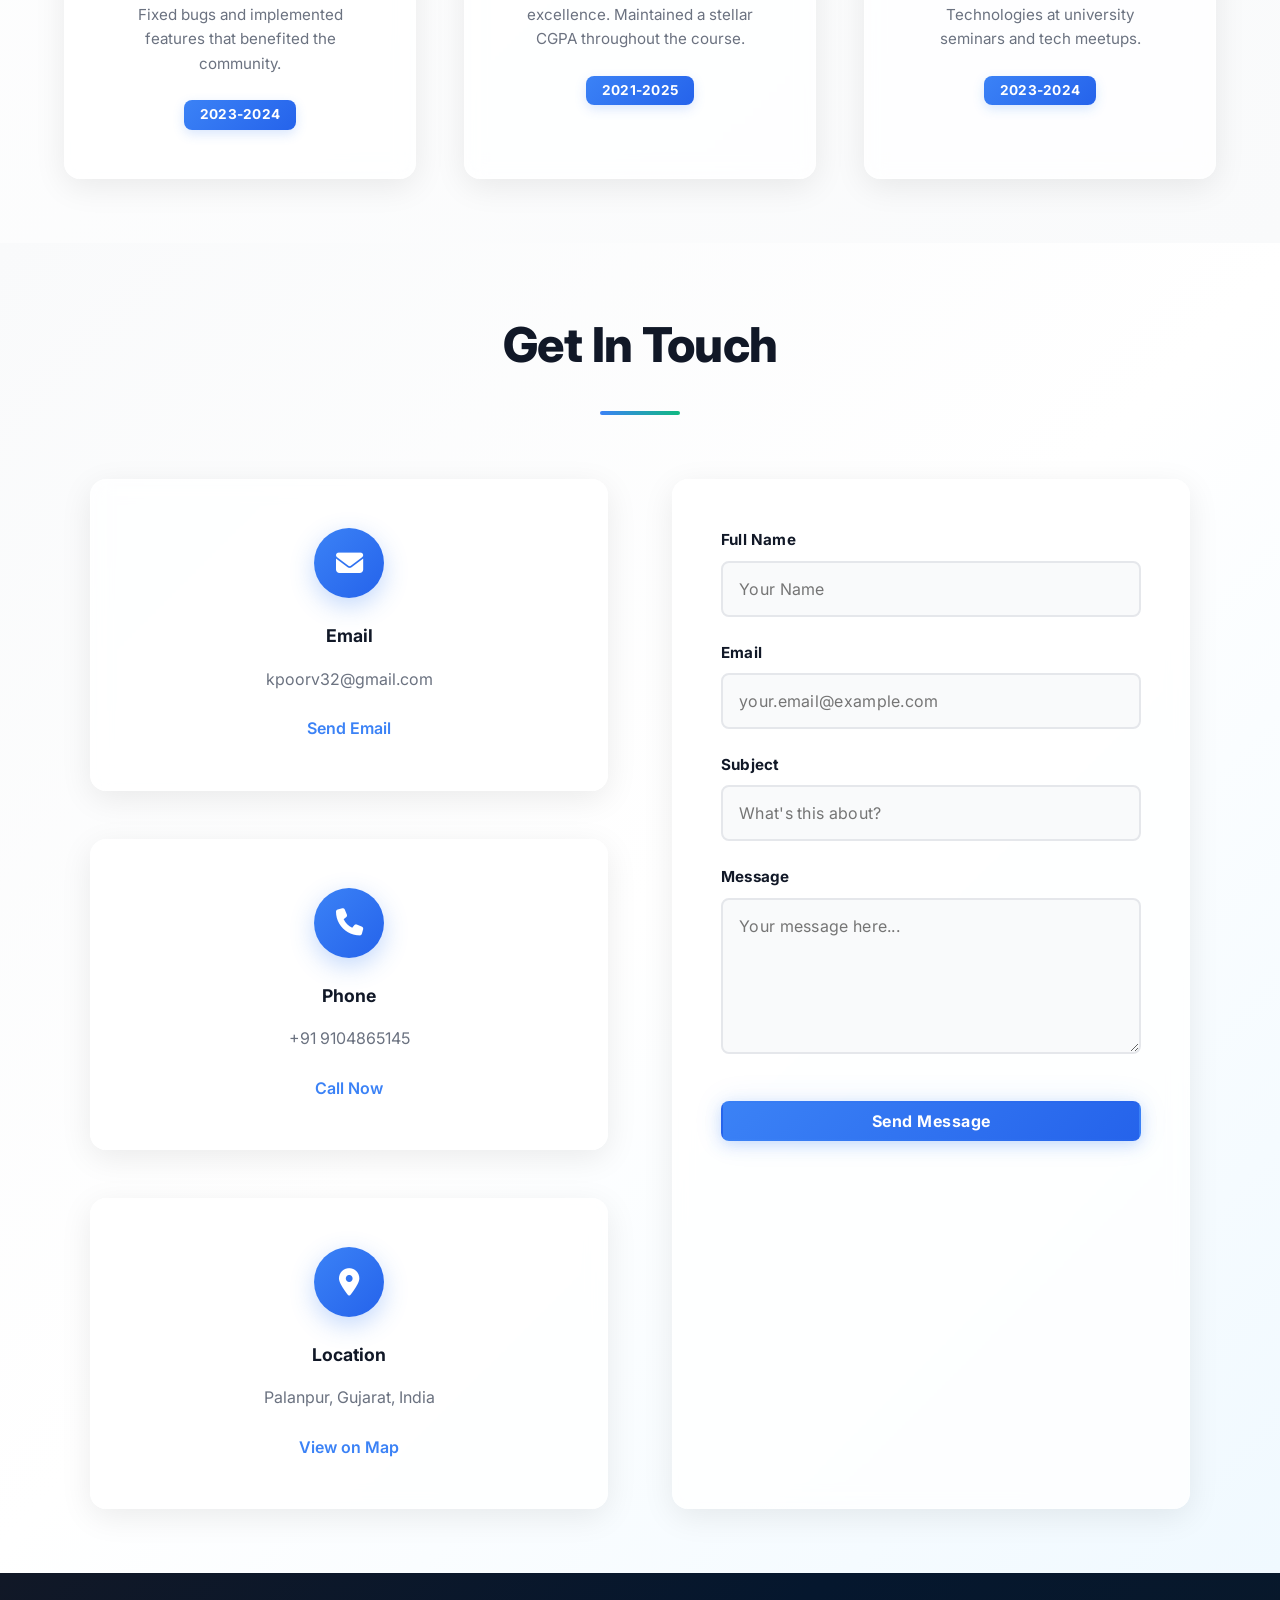
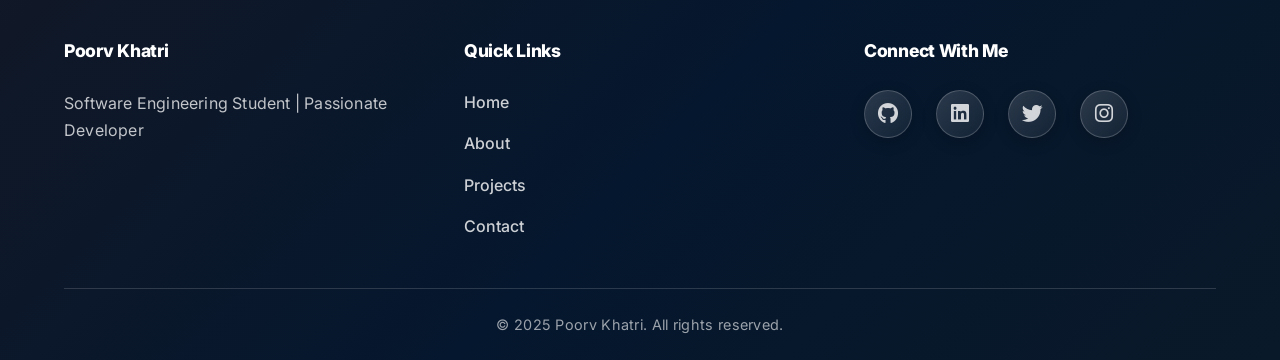
==== commit 9ffb0681: "Update print statement from 'Hello' to 'Goodbye'" ====
--- a/index.html
+++ b/index.html
@@ -1,6 +1,15 @@
 <!DOCTYPE html>
 <html lang="en">
 <head>
+    <!-- Google tag (gtag.js) -->
+    <script async src="https://www.googletagmanager.com/gtag/js?id=G-M1G9DSDTPD"></script>
+    <script>
+          window.dataLayer = window.dataLayer || [];
+          function gtag(){dataLayer.push(arguments);}
+          gtag('js', new Date());
+
+          gtag('config', 'G-M1G9DSDTPD');
+    </script>
     <meta charset="UTF-8">
     <meta name="viewport" content="width=device-width, initial-scale=1.0">
     <meta name="description" content="Professional portfolio of a software engineering student showcasing projects, skills, and achievements.">
